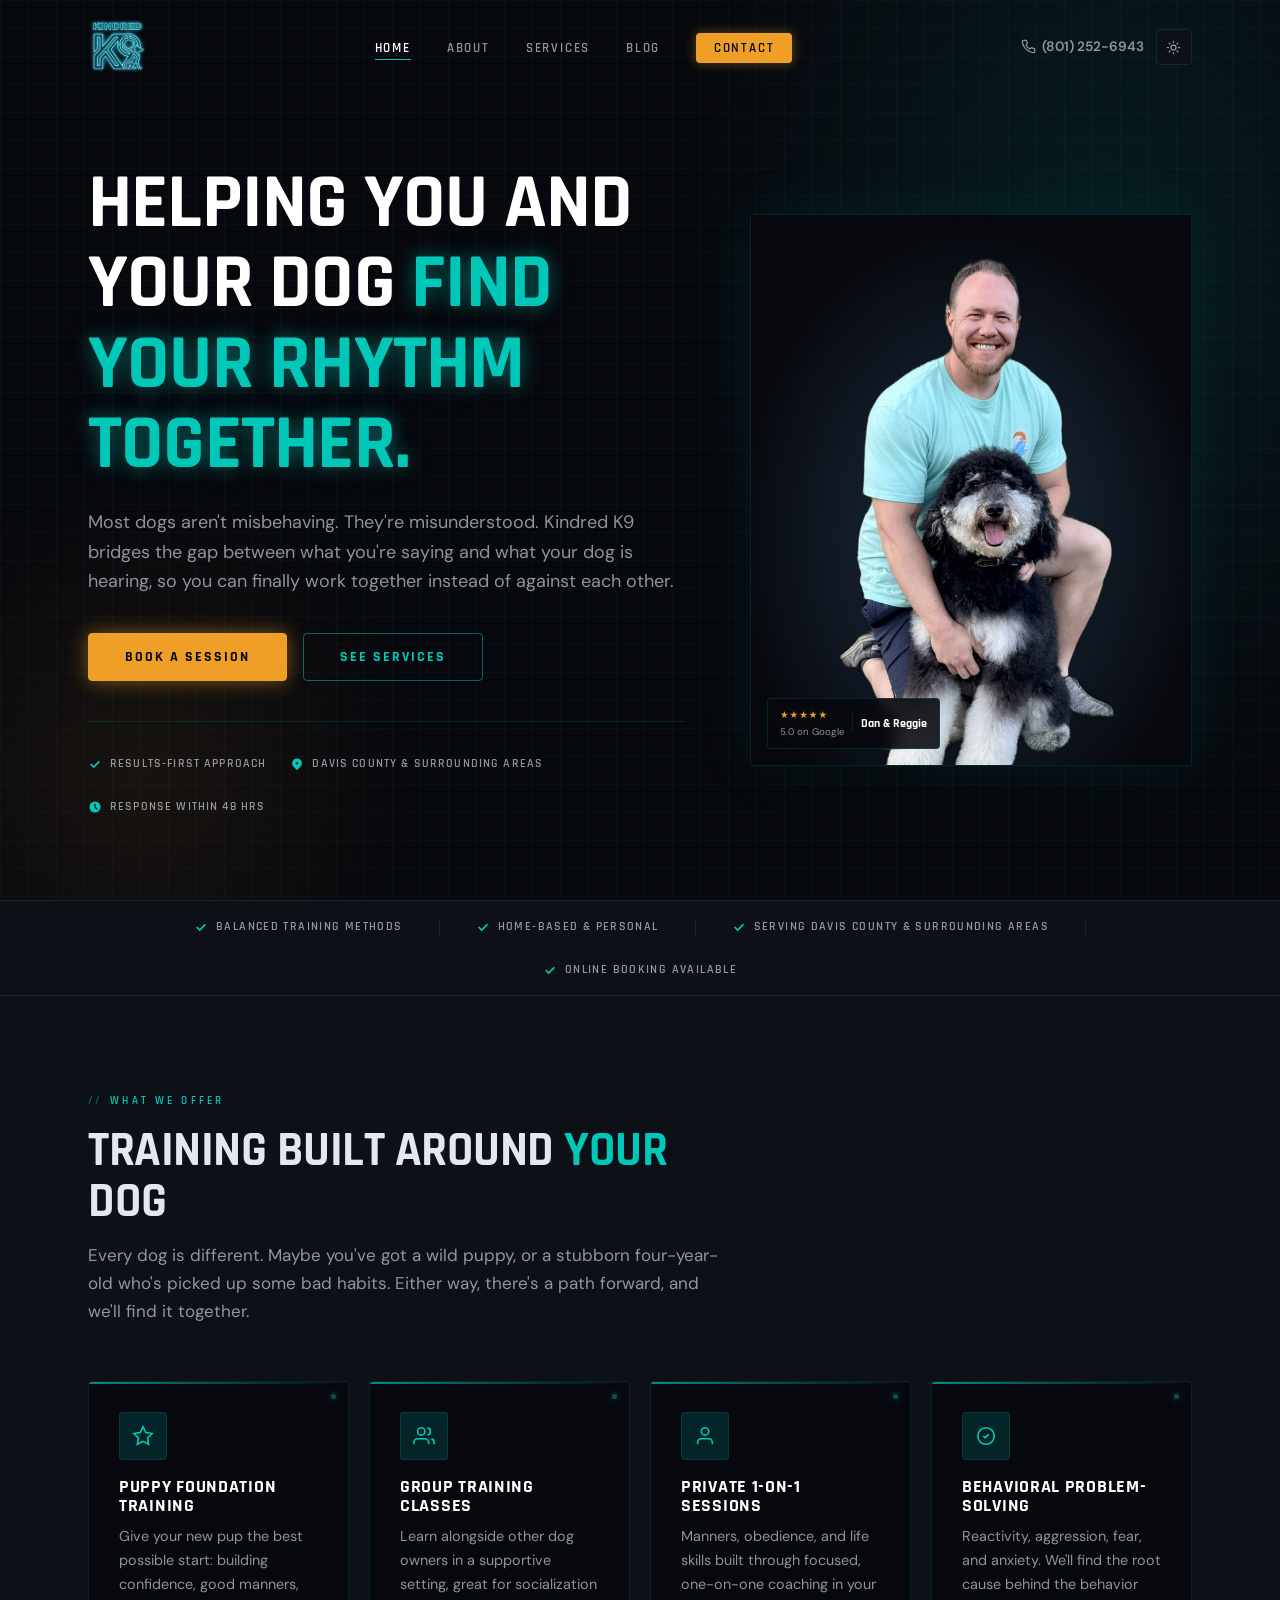
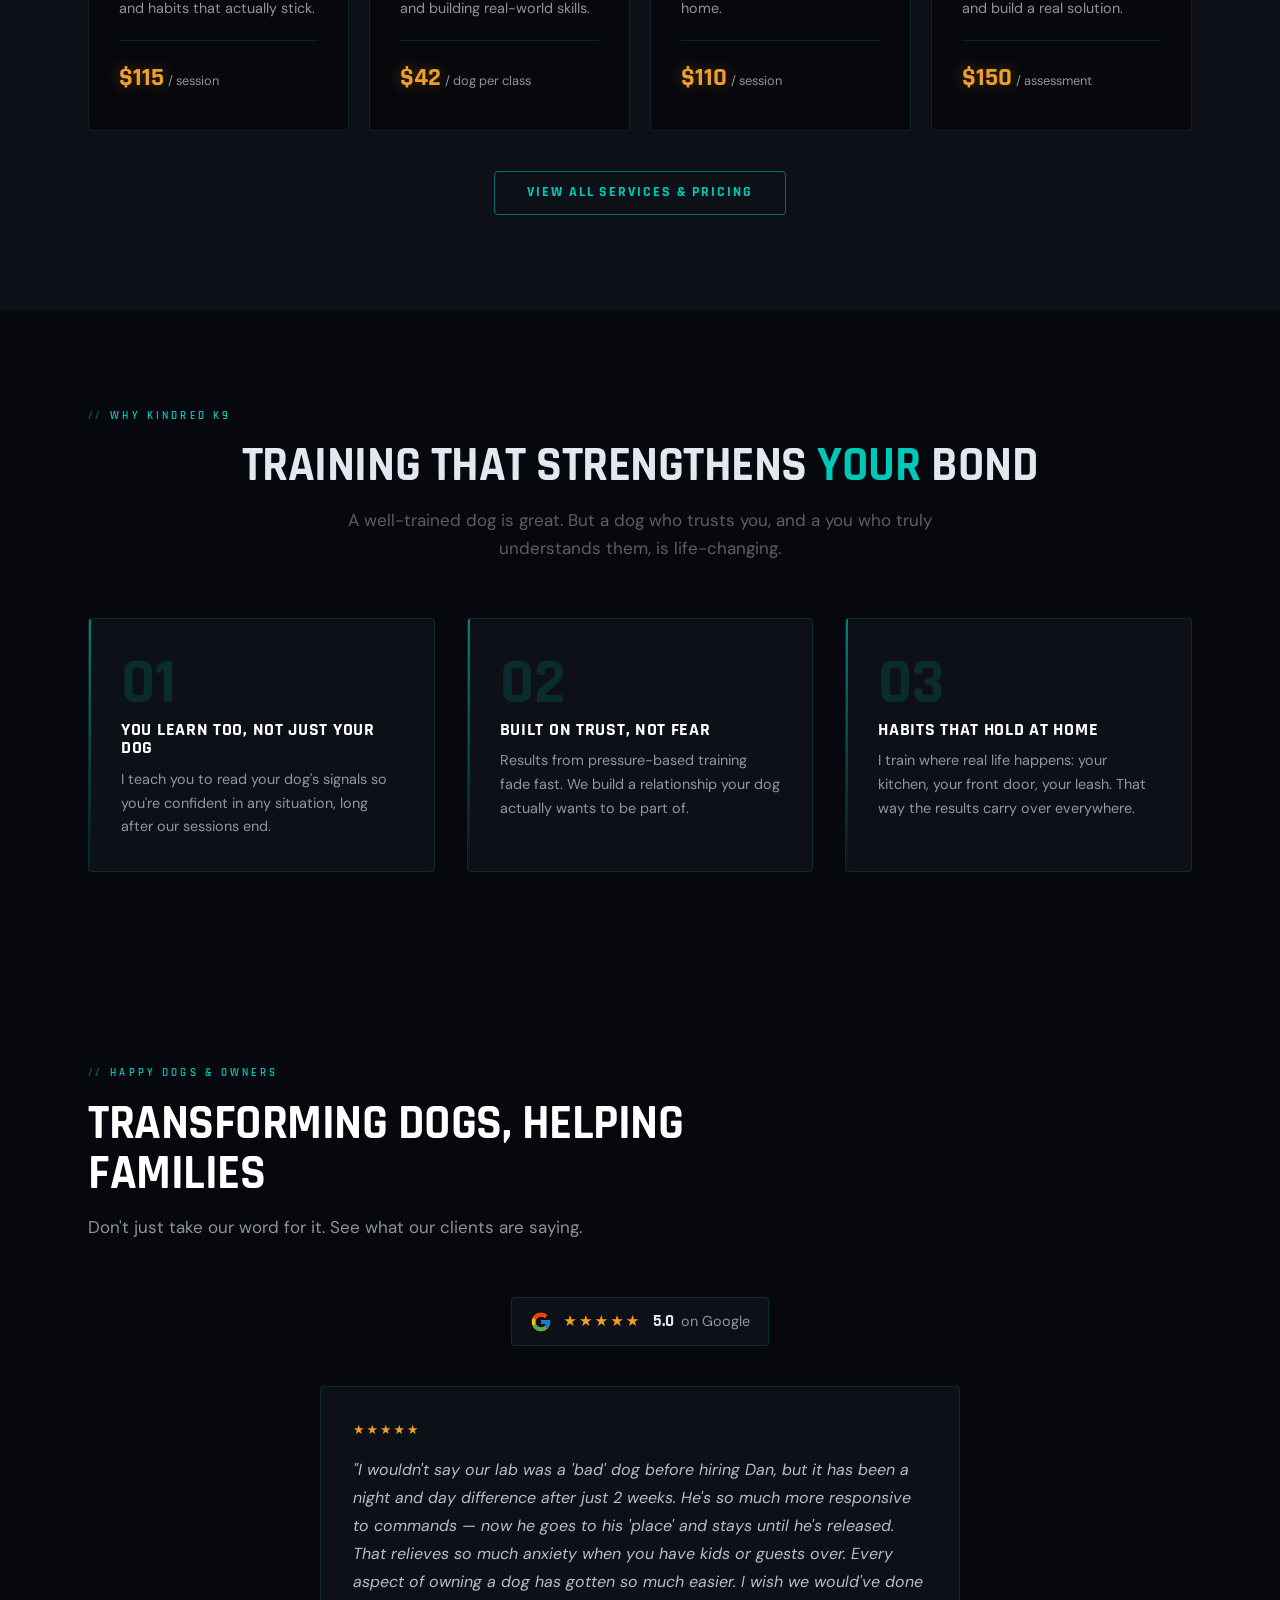
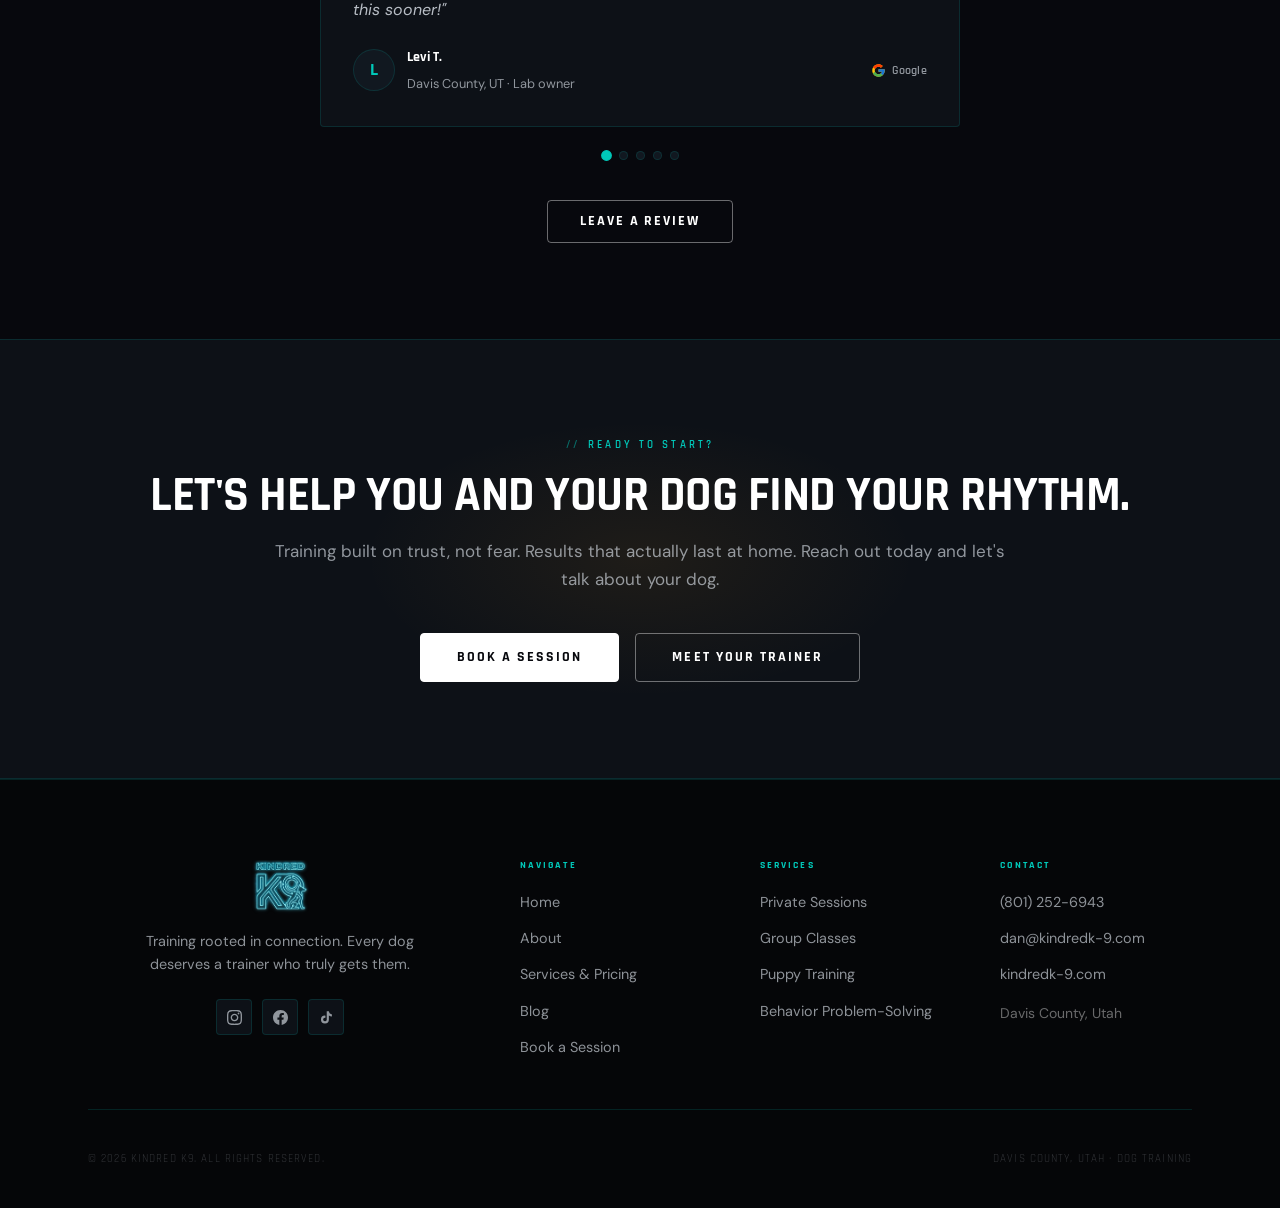
==== index.html @ 377e310d "Update testimonials section heading and subtext Change the review carousel heading to "Transforming " ====
<!DOCTYPE html>
<html lang="en">
<head>
  <meta charset="UTF-8">
  <meta name="viewport" content="width=device-width, initial-scale=1.0">
  <title>Kindred K9 | Dog Training in Davis County, Utah</title>
  <meta name="description" content="Kindred K9 offers warm, relationship-first dog training in Davis County, Utah. Private sessions, group classes, puppy training, and behavioral problem-solving.">
  <meta name="keywords" content="dog trainer Davis County Utah, dog training Davis County, puppy training Utah, private dog training Davis County">
  <meta property="og:title" content="Kindred K9 | Dog Training in Davis County, Utah">
  <meta property="og:description" content="Training rooted in connection. Every dog deserves a trainer who truly gets them.">
  <meta property="og:type" content="website">
  <meta property="og:url" content="https://kindredk-9.com">
  <link rel="canonical" href="https://kindredk-9.com">
  <link rel="icon" href="img/kindred-neon-mark.png?v=2" type="image/png">
  <link rel="apple-touch-icon" href="img/kindred-neon-mark.png?v=2">
  <meta property="og:site_name" content="Kindred K9">
  <meta property="og:image" content="https://kindredk-9.com/img/og-social.jpg">
  <meta name="twitter:card" content="summary_large_image">
  <meta name="twitter:title" content="Kindred K9 | Dog Training in Davis County, Utah">
  <meta name="twitter:description" content="Training rooted in connection. Every dog deserves a trainer who truly gets them.">
  <meta name="twitter:image" content="https://kindredk-9.com/img/og-social.jpg">

  <!-- Google tag (gtag.js) -->
  <script async src="https://www.googletagmanager.com/gtag/js?id=G-ET8DY32BQW"></script>
  <script>
    window.dataLayer = window.dataLayer || [];
    function gtag(){dataLayer.push(arguments);}
    gtag('js', new Date());
    gtag('config', 'G-ET8DY32BQW');
  </script>

  <link rel="preconnect" href="https://fonts.googleapis.com">
  <link rel="preconnect" href="https://fonts.gstatic.com" crossorigin>
  <link href="https://fonts.googleapis.com/css2?family=Rajdhani:wght@400;500;600;700&family=DM+Sans:wght@300;400;500;600&display=swap" rel="stylesheet">
  <link rel="stylesheet" href="css/styles.css?v=3">
  <script src="js/theme.js"></script>
  <script type="application/ld+json">
  {
    "@context": "https://schema.org",
    "@type": "LocalBusiness",
    "@id": "https://kindredk-9.com/#business",
    "name": "Kindred K9",
    "description": "Relationship-first dog training in Davis County, Utah. Private sessions, group classes, puppy foundation training, and behavioral problem-solving.",
    "url": "https://kindredk-9.com",
    "telephone": "+18012526943",
    "image": "https://kindredk-9.com/img/trainer-hero.jpg",
    "logo": {
      "@type": "ImageObject",
      "url": "https://kindredk-9.com/img/kindred-neon-lockup.png?v=2"
    },
    "address": {
      "@type": "PostalAddress",
      "streetAddress": "1606 Hollyhock Circle",
      "addressLocality": "Farmington",
      "addressRegion": "UT",
      "postalCode": "84025",
      "addressCountry": "US"
    },
    "priceRange": "$$",
    "sameAs": [
      "https://g.page/r/CReAidDRQq91EBI",
      "https://instagram.com/kindredk9",
      "https://facebook.com/kindredk9"
    ],
    "founder": {
      "@type": "Person",
      "@id": "https://kindredk-9.com/#dan",
      "name": "Dan"
    },
    "areaServed": [
      {"@type": "City", "name": "Layton"},
      {"@type": "City", "name": "Kaysville"},
      {"@type": "City", "name": "Farmington"},
      {"@type": "City", "name": "Bountiful"},
      {"@type": "City", "name": "Clearfield"},
      {"@type": "City", "name": "Clinton"},
      {"@type": "City", "name": "Syracuse"},
      {"@type": "City", "name": "Centerville"},
      {"@type": "AdministrativeArea", "name": "Davis County, Utah"}
    ],
    "review": [
      {
        "@type": "Review",
        "author": {"@type": "Person", "name": "Levi T."},
        "reviewRating": {"@type": "Rating", "ratingValue": "5", "bestRating": "5"},
        "reviewBody": "I wouldn't say our lab was a 'bad' dog before hiring Dan, but it has been a night and day difference after just 2 weeks. He's so much more responsive to commands — now he goes to his 'place' and stays until he's released. That relieves so much anxiety when you have kids or guests over. Every aspect of owning a dog has gotten so much easier. I wish we would've done this sooner!"
      },
      {
        "@type": "Review",
        "author": {"@type": "Person", "name": "Carolyn T."},
        "reviewRating": {"@type": "Rating", "ratingValue": "5", "bestRating": "5"},
        "reviewBody": "One of my favorite parts of Dan's training style is that he works in your home, in your dog's natural environment. He didn't just learn to listen to Dan — he learned to listen to all of us. Training us was just as important as training our dog. It's set us up to keep improving and maintain the good habits. I highly recommend Dan — I promise you won't regret it!"
      },
      {
        "@type": "Review",
        "author": {"@type": "Person", "name": "James"},
        "reviewRating": {"@type": "Rating", "ratingValue": "5", "bestRating": "5"},
        "reviewBody": "Before working with Dan, our dog would jump on people, steal food off the counter, and had a bad habit of chewing things around the house. Dan took the time to work not only with our dog, but also with us, making sure we understood how to reinforce the training at home. The results have been incredible. Our dog rarely jumps on people anymore, has completely stopped counter surfing, and only chews on his toys. I highly recommend Kindred K9 to anyone looking for a knowledgeable and effective trainer. My only regret is not calling Dan when our dog was a puppy!"
      },
      {
        "@type": "Review",
        "author": {"@type": "Person", "name": "Colton M."},
        "reviewRating": {"@type": "Rating", "ratingValue": "5", "bestRating": "5"},
        "reviewBody": "Awesome trainer that genuinely cares about the dog. Huge improvement in our german shepherd after a week of working with him. Highly recommend!"
      },
      {
        "@type": "Review",
        "author": {"@type": "Person", "name": "Laird D."},
        "reviewRating": {"@type": "Rating", "ratingValue": "5", "bestRating": "5"},
        "reviewBody": "Our standard poodle Moose is 85 pounds of lovable, but he's protective and reactive, and he used to drag my wife and kids down the street on the leash. Dan came to our house, met Moose where he actually lives, and turned things around fast. Moose now walks on a loose leash and heels, has his sit and stay down, and goes to 'place' instead of charging the window every time someone walks by. Dan is gentle, patient, and clearly knows dogs. Can't recommend Kindred K9 enough."
      }
    ],
    "hasOfferCatalog": {
      "@type": "OfferCatalog",
      "name": "Dog Training Services",
      "itemListElement": [
        {
          "@type": "Offer",
          "name": "Private Session – Single",
          "price": "110",
          "priceCurrency": "USD",
          "itemOffered": {
            "@type": "Service",
            "name": "Private 1-on-1 Dog Training Session",
            "description": "In-home dog training session with personalized plan, written recap, and text/email support between sessions."
          }
        },
        {
          "@type": "Offer",
          "name": "Private Sessions – 5-Session Package",
          "price": "510",
          "priceCurrency": "USD",
          "itemOffered": {
            "@type": "Service",
            "name": "Private Dog Training – 5 Sessions",
            "description": "Five in-home private training sessions. $102 per session, a $40 savings vs. the single-session rate."
          }
        },
        {
          "@type": "Offer",
          "name": "Private Sessions – 10-Session Package",
          "price": "950",
          "priceCurrency": "USD",
          "itemOffered": {
            "@type": "Service",
            "name": "Private Dog Training – 10 Sessions",
            "description": "Ten in-home private training sessions. $95 per session, a $150 savings vs. the single-session rate."
          }
        },
        {
          "@type": "Offer",
          "name": "Group Class – Drop-In",
          "price": "42",
          "priceCurrency": "USD",
          "itemOffered": {
            "@type": "Service",
            "name": "Group Dog Training Class – Drop-In",
            "description": "Single drop-in group class. Small class sizes (max 6 dogs) with weekly skill progression."
          }
        },
        {
          "@type": "Offer",
          "name": "Group Class – 6-Week Course",
          "price": "220",
          "priceCurrency": "USD",
          "itemOffered": {
            "@type": "Service",
            "name": "Group Dog Training – 6-Week Course",
            "description": "Full 6-week group training course per dog. $37 per class, a $32 savings vs. the drop-in rate."
          }
        },
        {
          "@type": "Offer",
          "name": "Puppy Foundation – Single Session",
          "price": "115",
          "priceCurrency": "USD",
          "itemOffered": {
            "@type": "Service",
            "name": "Puppy Training Session",
            "description": "Single in-home puppy training session for dogs 8 weeks to 6 months old."
          }
        },
        {
          "@type": "Offer",
          "name": "Puppy Foundation Program – 8 Sessions",
          "price": "599",
          "priceCurrency": "USD",
          "itemOffered": {
            "@type": "Service",
            "name": "Puppy Foundation Training Program",
            "description": "8-session puppy foundation program covering confidence, bite inhibition, leash walking, crate training, and core commands. Save $321 vs. single session rate."
          }
        },
        {
          "@type": "Offer",
          "name": "Behavioral Assessment",
          "price": "150",
          "priceCurrency": "USD",
          "itemOffered": {
            "@type": "Service",
            "name": "Dog Behavioral Assessment",
            "description": "90-minute in-depth behavioral assessment. Required first visit for behavioral problem-solving."
          }
        },
        {
          "@type": "Offer",
          "name": "Behavioral Follow-On Session",
          "price": "135",
          "priceCurrency": "USD",
          "itemOffered": {
            "@type": "Service",
            "name": "Behavioral Problem-Solving Session",
            "description": "Follow-on behavioral modification session addressing aggression, reactivity, separation anxiety, and other challenges."
          }
        },
        {
          "@type": "Offer",
          "name": "Behavioral Modification Package",
          "price": "750",
          "priceCurrency": "USD",
          "itemOffered": {
            "@type": "Service",
            "name": "Behavioral Modification Package – Assessment + 5 Sessions",
            "description": "Complete behavioral package: initial 90-min assessment plus 5 follow-on sessions. Save $75 vs. individual pricing."
          }
        }
      ]
    }
  }
  </script>
</head>
<body class="grid-bg">

  <!-- ── Navigation ─────────────────────────────── -->
  <nav class="site-nav" aria-label="Main navigation">
    <div class="nav-inner">
      <a href="index.html" class="nav-logo" aria-label="Kindred K9 home">
        <img src="img/kindred-neon-lockup.png?v=2" alt="Kindred K9" class="nav-logo-lockup">
        
      </a>
      <ul class="nav-links" role="list">
        <li><a href="index.html">Home</a></li>
        <li><a href="about.html">About</a></li>
        <li><a href="services.html">Services</a></li>
        <li><a href="blog.html">Blog</a></li>
        <li><a href="contact.html" class="nav-cta">Contact</a></li>
      </ul>
      <div class="nav-actions">
        <a href="tel:+18012526943" class="nav-phone-link" aria-label="Call Kindred K9 at (801) 252-6943">
          <svg viewBox="0 0 24 24" fill="none" stroke="currentColor" stroke-width="2" aria-hidden="true"><path d="M22 16.92v3a2 2 0 01-2.18 2 19.79 19.79 0 01-8.63-3.07 19.5 19.5 0 01-6-6 19.79 19.79 0 01-3.07-8.67A2 2 0 014.11 2h3a2 2 0 012 1.72c.127.96.361 1.903.7 2.81a2 2 0 01-.45 2.11L8.09 9.91a16 16 0 006 6l1.27-1.27a2 2 0 012.11-.45c.907.339 1.85.573 2.81.7A2 2 0 0122 16.92z"/></svg>
          (801) 252-6943
        </a>
        <button class="theme-toggle" aria-label="Switch to light mode">
          <svg class="icon-sun" xmlns="http://www.w3.org/2000/svg" viewBox="0 0 24 24" fill="none" stroke="currentColor" stroke-width="2" stroke-linecap="round" stroke-linejoin="round" aria-hidden="true">
            <circle cx="12" cy="12" r="4"/>
            <path d="M12 2v2M12 20v2M4.93 4.93l1.41 1.41M17.66 17.66l1.41 1.41M2 12h2M20 12h2M6.34 17.66l-1.41 1.41M19.07 4.93l-1.41 1.41"/>
          </svg>
          <svg class="icon-moon" xmlns="http://www.w3.org/2000/svg" viewBox="0 0 24 24" fill="none" stroke="currentColor" stroke-width="2" stroke-linecap="round" stroke-linejoin="round" aria-hidden="true">
            <path d="M21 12.79A9 9 0 1 1 11.21 3 7 7 0 0 0 21 12.79z"/>
          </svg>
        </button>
        <button class="nav-toggle" aria-label="Open menu" aria-expanded="false">
          <span></span><span></span><span></span>
        </button>
      </div>
    </div>
  </nav>

  <!-- ── Mobile Overlay ─────────────────────────── -->
  <div class="nav-overlay" role="dialog" aria-modal="true" aria-label="Navigation menu">
    <div class="nav-overlay-top">
      <a href="index.html" class="nav-logo">
        <img src="img/kindred-neon-lockup.png?v=2" alt="Kindred K9" class="nav-logo-lockup">
        
      </a>
      <button class="nav-overlay-close" aria-label="Close menu">&#x2715;</button>
    </div>
    <nav class="nav-overlay-links" aria-label="Mobile navigation">
      <a href="index.html">Home</a>
      <a href="about.html">About</a>
      <a href="services.html">Services</a>
      <a href="blog.html">Blog</a>
    </nav>
    <div class="nav-overlay-cta">
      <a href="tel:+18012526943" class="btn btn-primary btn-lg" style="width:100%;justify-content:center;margin-bottom:0.75rem">Call (801) 252-6943</a>
      <a href="contact.html" class="btn btn-secondary btn-lg" style="width:100%;justify-content:center">Contact</a>
    </div>
    <div class="nav-overlay-extra">
      <div class="nav-overlay-rating">
        <span class="nav-overlay-stars" aria-hidden="true">★★★★★</span>
        <span>5.0 on Google</span>
      </div>
      <div class="nav-overlay-social">
        <a href="https://instagram.com/kindredk9" target="_blank" rel="noopener" aria-label="Instagram">
          <svg viewBox="0 0 24 24" fill="currentColor" aria-hidden="true"><path d="M12 2.163c3.204 0 3.584.012 4.85.07 3.252.148 4.771 1.691 4.919 4.919.058 1.265.069 1.645.069 4.849 0 3.205-.012 3.584-.069 4.849-.149 3.225-1.664 4.771-4.919 4.919-1.266.058-1.644.07-4.85.07-3.204 0-3.584-.012-4.849-.07-3.26-.149-4.771-1.699-4.919-4.92-.058-1.265-.07-1.644-.07-4.849 0-3.204.013-3.583.07-4.849.149-3.227 1.664-4.771 4.919-4.919 1.266-.057 1.645-.069 4.849-.069zm0-2.163c-3.259 0-3.667.014-4.947.072-4.358.2-6.78 2.618-6.98 6.98-.059 1.281-.073 1.689-.073 4.948 0 3.259.014 3.668.072 4.948.2 4.358 2.618 6.78 6.98 6.98 1.281.058 1.689.072 4.948.072 3.259 0 3.668-.014 4.948-.072 4.354-.2 6.782-2.618 6.979-6.98.059-1.28.073-1.689.073-4.948 0-3.259-.014-3.667-.072-4.947-.196-4.354-2.617-6.78-6.979-6.98-1.281-.059-1.69-.073-4.949-.073zm0 5.838c-3.403 0-6.162 2.759-6.162 6.162s2.759 6.163 6.162 6.163 6.162-2.759 6.162-6.163c0-3.403-2.759-6.162-6.162-6.162zm0 10.162c-2.209 0-4-1.79-4-4 0-2.209 1.791-4 4-4s4 1.791 4 4c0 2.21-1.791 4-4 4zm6.406-11.845c-.796 0-1.441.645-1.441 1.44s.645 1.44 1.441 1.44c.795 0 1.439-.645 1.439-1.44s-.644-1.44-1.439-1.44z"/></svg>
        </a>
        <a href="https://facebook.com/kindredk9" target="_blank" rel="noopener" aria-label="Facebook">
          <svg viewBox="0 0 24 24" fill="currentColor" aria-hidden="true"><path d="M24 12.073c0-6.627-5.373-12-12-12s-12 5.373-12 12c0 5.99 4.388 10.954 10.125 11.854v-8.385H7.078v-3.47h3.047V9.43c0-3.007 1.792-4.669 4.533-4.669 1.312 0 2.686.235 2.686.235v2.953H15.83c-1.491 0-1.956.925-1.956 1.874v2.25h3.328l-.532 3.47h-2.796v8.385C19.612 23.027 24 18.062 24 12.073z"/></svg>
        </a>
        <a href="https://tiktok.com/@kindredk9" target="_blank" rel="noopener" aria-label="TikTok">
          <svg viewBox="0 0 24 24" fill="currentColor" aria-hidden="true"><path d="M19.59 6.69a4.83 4.83 0 01-3.77-4.25V2h-3.45v13.67a2.89 2.89 0 01-2.88 2.5 2.89 2.89 0 01-2.89-2.89 2.89 2.89 0 012.89-2.89c.28 0 .54.04.79.1V9.01a6.33 6.33 0 00-.79-.05 6.34 6.34 0 00-6.34 6.34 6.34 6.34 0 006.34 6.34 6.34 6.34 0 006.33-6.34V8.69a8.27 8.27 0 004.84 1.56V6.79a4.85 4.85 0 01-1.07-.1z"/></svg>
        </a>
      </div>
      <p class="nav-overlay-area">Serving Davis County &amp; surrounding areas</p>
    </div>
  </div>

  <main>

    <!-- ── Hero ───────────────────────────────────── -->
    <section class="hero" aria-label="Welcome to Kindred K9">
      <div class="hero-inner">

        <div class="hero-content">


          <h1>Helping you and your dog <em>find your rhythm together.</em></h1>

          <p class="hero-desc">
            Most dogs aren't misbehaving. They're misunderstood. Kindred K9 bridges the
            gap between what you're saying and what your dog is hearing, so you can finally
            work together instead of against each other.
          </p>

          <div class="btn-group">
            <a href="contact.html" class="btn btn-primary btn-lg">Book a Session</a>
            <a href="services.html" class="btn btn-secondary btn-lg">See Services</a>
          </div>

          <div class="hero-trust">
            <span class="hero-trust-item">
              <svg viewBox="0 0 16 16" fill="none" stroke="currentColor" stroke-width="2" aria-hidden="true"><path d="M3 8l3.5 3.5L13 5"/></svg>
              Results-first approach
            </span>
            <span class="hero-trust-item">
              <svg viewBox="0 0 20 20" fill="currentColor" aria-hidden="true"><path fill-rule="evenodd" d="M5.05 4.05a7 7 0 119.9 9.9L10 18.9l-4.95-4.95a7 7 0 010-9.9zM10 11a2 2 0 100-4 2 2 0 000 4z" clip-rule="evenodd"/></svg>
              Davis County &amp; surrounding areas
            </span>
            <span class="hero-trust-item">
              <svg viewBox="0 0 20 20" fill="currentColor" aria-hidden="true"><path fill-rule="evenodd" d="M10 18a8 8 0 100-16 8 8 0 000 16zm1-12a1 1 0 10-2 0v4a1 1 0 00.293.707l2.828 2.829a1 1 0 101.415-1.415L11 9.586V6z" clip-rule="evenodd"/></svg>
              Response within 48 hrs
            </span>
          </div>
        </div>

        <div class="hero-visual" aria-hidden="true">
          <div class="hero-blob"></div>
          <div class="hero-image">
            <div class="corner corner-tl"></div>
            <div class="corner corner-tr"></div>
            <div class="corner corner-bl"></div>
            <div class="corner corner-br"></div>
            <img src="img/trainer-hero.jpg" alt="" class="hero-photo is-active" id="hero-photo-a">
            <img src="" alt="" class="hero-photo" id="hero-photo-b">
            <div class="hero-image-label">
              <div>
                <div class="label-stars">★★★★★</div>
                <div style="font-size:0.6rem;color:var(--text-muted);margin-top:2px;white-space:nowrap;">5.0 on Google</div>
              </div>
              <div class="label-divider"></div>
              <div>
                <p class="label-name" id="hero-caption">Dan &amp; Reggie</p>
              </div>
            </div>
          </div>
        </div>

      </div>
    </section>

    <!-- ── Trust Bar ───────────────────────────────── -->
    <div class="trust-bar" aria-label="Key facts">
      <div class="container">
        <div class="trust-bar-inner">
          <span class="trust-item">
            <svg viewBox="0 0 16 16" fill="none" stroke="currentColor" stroke-width="2" aria-hidden="true"><path d="M3 8l3.5 3.5L13 5"/></svg>
            Balanced training methods
          </span>
          <span class="trust-sep" aria-hidden="true"></span>
          <span class="trust-item">
            <svg viewBox="0 0 16 16" fill="none" stroke="currentColor" stroke-width="2" aria-hidden="true"><path d="M3 8l3.5 3.5L13 5"/></svg>
            Home-based &amp; personal
          </span>
          <span class="trust-sep" aria-hidden="true"></span>
          <span class="trust-item">
            <svg viewBox="0 0 16 16" fill="none" stroke="currentColor" stroke-width="2" aria-hidden="true"><path d="M3 8l3.5 3.5L13 5"/></svg>
            Serving Davis County &amp; surrounding areas
          </span>
          <span class="trust-sep" aria-hidden="true"></span>
          <span class="trust-item">
            <svg viewBox="0 0 16 16" fill="none" stroke="currentColor" stroke-width="2" aria-hidden="true"><path d="M3 8l3.5 3.5L13 5"/></svg>
            Online booking available
          </span>
        </div>
      </div>
    </div>

    <!-- ── Services Overview ──────────────────────── -->
    <section class="section section--tinted" aria-labelledby="services-heading">
      <div class="container">
        <div class="section-header" data-animate>
          <span class="eyebrow">What We Offer</span>
          <h2 id="services-heading">Training built around <em>your</em> dog</h2>
          <p>
            Every dog is different. Maybe you've got a wild puppy, or a stubborn four-year-old
            who's picked up some bad habits. Either way, there's a path forward, and we'll find it together.
          </p>
        </div>

        <div class="services-grid">
          <a href="services.html#puppy" class="service-card" data-animate data-delay="1">
            <div class="service-icon">
              <svg viewBox="0 0 24 24" fill="none" stroke="currentColor" stroke-width="1.75" aria-hidden="true">
                <path d="M12 2l3.09 6.26L22 9.27l-5 4.87 1.18 6.88L12 17.77l-6.18 3.25L7 14.14 2 9.27l6.91-1.01z"/>
              </svg>
            </div>
            <h3>Puppy Foundation Training</h3>
            <p>Give your new pup the best possible start: building confidence, good manners, and habits that actually stick.</p>
            <div class="service-price">
              <span class="amount">$115</span>
              <span class="label">/ session</span>
            </div>
          </a>

          <a href="services.html#group" class="service-card" data-animate data-delay="2">
            <div class="service-icon">
              <svg viewBox="0 0 24 24" fill="none" stroke="currentColor" stroke-width="1.75" aria-hidden="true">
                <path d="M17 21v-2a4 4 0 00-4-4H5a4 4 0 00-4 4v2"/><circle cx="9" cy="7" r="4"/>
                <path d="M23 21v-2a4 4 0 00-3-3.87M16 3.13a4 4 0 010 7.75"/>
              </svg>
            </div>
            <h3>Group Training Classes</h3>
            <p>Learn alongside other dog owners in a supportive setting, great for socialization and building real-world skills.</p>
            <div class="service-price">
              <span class="amount">$42</span>
              <span class="label">/ dog per class</span>
            </div>
          </a>

          <a href="services.html#private" class="service-card" data-animate data-delay="3">
            <div class="service-icon">
              <svg viewBox="0 0 24 24" fill="none" stroke="currentColor" stroke-width="1.75" aria-hidden="true">
                <path d="M20 21v-2a4 4 0 00-4-4H8a4 4 0 00-4 4v2"/><circle cx="12" cy="7" r="4"/>
              </svg>
            </div>
            <h3>Private 1-on-1 Sessions</h3>
            <p>Manners, obedience, and life skills built through focused, one-on-one coaching in your home.</p>
            <div class="service-price">
              <span class="amount">$110</span>
              <span class="label">/ session</span>
            </div>
          </a>

          <a href="services.html#behavior" class="service-card" data-animate data-delay="4">
            <div class="service-icon">
              <svg viewBox="0 0 24 24" fill="none" stroke="currentColor" stroke-width="1.75" aria-hidden="true">
                <path d="M9 12l2 2 4-4m6 2a9 9 0 11-18 0 9 9 0 0118 0z"/>
              </svg>
            </div>
            <h3>Behavioral Problem-Solving</h3>
            <p>Reactivity, aggression, fear, and anxiety. We'll find the root cause behind the behavior and build a real solution.</p>
            <div class="service-price">
              <span class="amount">$150</span>
              <span class="label">/ assessment</span>
            </div>
          </a>
        </div>

        <div style="margin-top:2.5rem; text-align:center;" data-animate>
          <a href="services.html" class="btn btn-secondary">View All Services &amp; Pricing</a>
        </div>
      </div>
    </section>

    <!-- ── Why Kindred K9 ─────────────────────────── -->
    <section class="section" aria-labelledby="why-heading">
      <div class="container">
        <div class="section-header text-center" style="max-width:none; margin-bottom:3.5rem" data-animate>
          <span class="eyebrow">Why Kindred K9</span>
          <h2 id="why-heading">Training that strengthens <em>your</em> bond</h2>
          <p style="max-width:52ch; margin:0.75rem auto 0; color:#5e5e5b">
            A well-trained dog is great. But a dog who trusts you, and a you who truly understands them, is life-changing.
          </p>
        </div>

        <div class="why-grid">
          <div class="why-item" data-animate data-delay="1">
            <div class="why-number">01</div>
            <h3>You learn too, not just your dog</h3>
            <p>I teach you to read your dog's signals so you're confident in any situation, long after our sessions end.</p>
          </div>
          <div class="why-item" data-animate data-delay="2">
            <div class="why-number">02</div>
            <h3>Built on trust, not fear</h3>
            <p>Results from pressure-based training fade fast. We build a relationship your dog actually wants to be part of.</p>
          </div>
          <div class="why-item" data-animate data-delay="3">
            <div class="why-number">03</div>
            <h3>Habits that hold at home</h3>
            <p>I train where real life happens: your kitchen, your front door, your leash. That way the results carry over everywhere.</p>
          </div>
        </div>
      </div>
    </section>

    <!-- ── Testimonials ───────────────────────────── -->
    <section class="section section--dark" aria-labelledby="testimonials-heading">
      <div class="container">
        <div class="section-header section-header--light" data-animate>
          <span class="eyebrow eyebrow--light">Happy Dogs &amp; Owners</span>
          <h2 id="testimonials-heading">Transforming dogs, helping families</h2>
          <p>Don't just take our word for it. See what our clients are saying.</p>
        </div>

        <!-- Google "G" mark — defined once, reused via <use> in the badge and cards below -->
        <svg width="0" height="0" style="position:absolute" aria-hidden="true" focusable="false">
          <symbol id="google-g" viewBox="0 0 48 48">
            <path fill="#FFC107" d="M43.611 20.083H42V20H24v8h11.303c-1.649 4.657-6.08 8-11.303 8-6.627 0-12-5.373-12-12s5.373-12 12-12c3.059 0 5.842 1.154 7.961 3.039l5.657-5.657C34.046 6.053 29.268 4 24 4 12.955 4 4 12.955 4 24s8.955 20 20 20 20-8.955 20-20c0-1.341-.138-2.65-.389-3.917z"/>
            <path fill="#FF3D00" d="m6.306 14.691 6.571 4.819C14.655 15.108 18.961 12 24 12c3.059 0 5.842 1.154 7.961 3.039l5.657-5.657C34.046 6.053 29.268 4 24 4 16.318 4 9.656 8.337 6.306 14.691z"/>
            <path fill="#4CAF50" d="M24 44c5.166 0 9.86-1.977 13.409-5.192l-6.19-5.238A11.91 11.91 0 0 1 24 36c-5.202 0-9.619-3.317-11.283-7.946l-6.522 5.025C9.505 39.556 16.227 44 24 44z"/>
            <path fill="#1976D2" d="M43.611 20.083H42V20H24v8h11.303a12.04 12.04 0 0 1-4.087 5.571l.003-.002 6.19 5.238C36.971 39.205 44 34 44 24c0-1.341-.138-2.65-.389-3.917z"/>
          </symbol>
        </svg>

        <div class="reviews-badge-wrap" data-animate>
          <a href="https://g.page/r/CReAidDRQq91EBI" target="_blank" rel="noopener"
             class="reviews-badge" aria-label="Rated 5.0 out of 5 on Google. Read all reviews.">
            <svg class="reviews-badge__logo" aria-hidden="true" focusable="false"><use href="#google-g"></use></svg>
            <span class="reviews-badge__stars" aria-hidden="true">★★★★★</span>
            <span class="reviews-badge__label"><strong>5.0</strong> on Google</span>
          </a>
        </div>

        <!--
          To feature a new review: copy one .testimonial-card block below, then update the
          avatar letter, blockquote, name, and meta. Also add a matching .testimonial-dot
          button in .testimonial-dots below (update its aria-label index) so the count of
          dots matches the count of cards. Only use reviews actually posted on the Google
          profile so the "5.0 on Google" badge above stays truthful.
        -->
        <div class="testimonials-grid" data-animate>
          <div class="testimonial-card is-active">
            <div class="testimonial-stars">★★★★★</div>
            <blockquote>
              "I wouldn't say our lab was a 'bad' dog before hiring Dan, but it has been a night
              and day difference after just 2 weeks. He's so much more responsive to commands —
              now he goes to his 'place' and stays until he's released. That relieves so much
              anxiety when you have kids or guests over. Every aspect of owning a dog has gotten
              so much easier. I wish we would've done this sooner!"
            </blockquote>
            <div class="testimonial-author">
              <div class="testimonial-avatar" aria-hidden="true">L</div>
              <div>
                <p class="testimonial-name">Levi T.</p>
                <p class="testimonial-meta">Davis County, UT · Lab owner</p>
              </div>
              <span class="testimonial-source" aria-label="Posted on Google">
                <svg class="testimonial-source__logo" aria-hidden="true" focusable="false"><use href="#google-g"></use></svg>
                Google
              </span>
            </div>
          </div>

          <div class="testimonial-card">
            <div class="testimonial-stars">★★★★★</div>
            <blockquote>
              "One of my favorite parts of Dan's training style is that he works in your home,
              in your dog's natural environment. He didn't just learn to listen to Dan — he learned
              to listen to all of us. Training us was just as important as training our dog. It's
              set us up to keep improving and maintain the good habits. I highly recommend Dan —
              I promise you won't regret it!"
            </blockquote>
            <div class="testimonial-author">
              <div class="testimonial-avatar" aria-hidden="true">C</div>
              <div>
                <p class="testimonial-name">Carolyn T.</p>
                <p class="testimonial-meta">Davis County, UT · German Shepherd owner</p>
              </div>
              <span class="testimonial-source" aria-label="Posted on Google">
                <svg class="testimonial-source__logo" aria-hidden="true" focusable="false"><use href="#google-g"></use></svg>
                Google
              </span>
            </div>
          </div>

          <div class="testimonial-card">
            <div class="testimonial-stars">★★★★★</div>
            <blockquote>
              "Before working with Dan, our dog would jump on people, steal food off the counter,
              and had a bad habit of chewing things around the house. Dan took the time to work not
              only with our dog, but also with us, making sure we understood how to reinforce the
              training at home. The results have been incredible. Our dog rarely jumps on people
              anymore, has completely stopped counter surfing, and only chews on his toys. I highly
              recommend Kindred K9 to anyone looking for a knowledgeable and effective trainer. My
              only regret is not calling Dan when our dog was a puppy!"
            </blockquote>
            <div class="testimonial-author">
              <div class="testimonial-avatar" aria-hidden="true">J</div>
              <div>
                <p class="testimonial-name">James</p>
                <p class="testimonial-meta">Weber County, UT · Doberman owner</p>
              </div>
              <span class="testimonial-source" aria-label="Posted on Google">
                <svg class="testimonial-source__logo" aria-hidden="true" focusable="false"><use href="#google-g"></use></svg>
                Google
              </span>
            </div>
          </div>

          <div class="testimonial-card">
            <div class="testimonial-stars">★★★★★</div>
            <blockquote>
              "Awesome trainer that genuinely cares about the dog. Huge improvement in our german
              shepherd after a week of working with him. Highly recommend!"
            </blockquote>
            <div class="testimonial-author">
              <div class="testimonial-avatar" aria-hidden="true">C</div>
              <div>
                <p class="testimonial-name">Colton M.</p>
                <p class="testimonial-meta">Davis County, UT · German Shepherd owner</p>
              </div>
              <span class="testimonial-source" aria-label="Posted on Google">
                <svg class="testimonial-source__logo" aria-hidden="true" focusable="false"><use href="#google-g"></use></svg>
                Google
              </span>
            </div>
          </div>

          <div class="testimonial-card">
            <div class="testimonial-stars">★★★★★</div>
            <blockquote>
              "Our standard poodle Moose is 85 pounds of lovable, but he's protective and reactive,
              and he used to drag my wife and kids down the street on the leash. Dan came to our
              house, met Moose where he actually lives, and turned things around fast. Moose now
              walks on a loose leash and heels, has his sit and stay down, and goes to 'place'
              instead of charging the window every time someone walks by. Dan is gentle, patient,
              and clearly knows dogs. Can't recommend Kindred K9 enough."
            </blockquote>
            <div class="testimonial-author">
              <div class="testimonial-avatar" aria-hidden="true">L</div>
              <div>
                <p class="testimonial-name">Laird D.</p>
                <p class="testimonial-meta">Weber County, UT · Standard Poodle owner</p>
              </div>
              <span class="testimonial-source" aria-label="Posted on Google">
                <svg class="testimonial-source__logo" aria-hidden="true" focusable="false"><use href="#google-g"></use></svg>
                Google
              </span>
            </div>
          </div>
        </div>

        <div class="testimonial-dots" role="tablist" aria-label="Select testimonial">
          <button type="button" class="testimonial-dot is-active" role="tab" aria-selected="true" aria-label="Show testimonial 1"></button>
          <button type="button" class="testimonial-dot" role="tab" aria-selected="false" aria-label="Show testimonial 2"></button>
          <button type="button" class="testimonial-dot" role="tab" aria-selected="false" aria-label="Show testimonial 3"></button>
          <button type="button" class="testimonial-dot" role="tab" aria-selected="false" aria-label="Show testimonial 4"></button>
          <button type="button" class="testimonial-dot" role="tab" aria-selected="false" aria-label="Show testimonial 5"></button>
        </div>

        <div class="reviews-cta" data-animate>
          <a href="https://g.page/r/CReAidDRQq91EBI/review" target="_blank" rel="noopener" class="btn btn-outline-white">Leave a Review</a>
        </div>
      </div>
    </section>

    <!-- ── CTA Banner ─────────────────────────────── -->
    <section class="cta-banner" aria-labelledby="cta-heading">
      <div class="container">
        <span class="eyebrow eyebrow--light" data-animate>Ready to start?</span>
        <h2 id="cta-heading" data-animate>Let's help you and your dog find your rhythm.</h2>
        <p data-animate>
          Training built on trust, not fear. Results that actually last at home.
          Reach out today and let's talk about your dog.
        </p>
        <div class="btn-group" style="justify-content:center" data-animate>
          <a href="contact.html" class="btn btn-white btn-lg">Book a Session</a>
          <a href="about.html"   class="btn btn-outline-white btn-lg">Meet Your Trainer</a>
        </div>
      </div>
    </section>

  </main>

  <!-- ── Footer ─────────────────────────────────── -->
  <footer class="site-footer">
    <div class="container">
      <div class="footer-grid">
        <div class="footer-brand">
          <a href="index.html" class="nav-logo">
            <img src="img/kindred-neon-lockup.png?v=2" alt="Kindred K9" class="nav-logo-lockup">
        
          </a>
          <p>Training rooted in connection. Every dog deserves a trainer who truly gets them.</p>
          <div class="footer-social">
            <a href="https://instagram.com/kindredk9" target="_blank" rel="noopener" aria-label="Instagram">
              <svg viewBox="0 0 24 24" fill="currentColor" aria-hidden="true"><path d="M12 2.163c3.204 0 3.584.012 4.85.07 3.252.148 4.771 1.691 4.919 4.919.058 1.265.069 1.645.069 4.849 0 3.205-.012 3.584-.069 4.849-.149 3.225-1.664 4.771-4.919 4.919-1.266.058-1.644.07-4.85.07-3.204 0-3.584-.012-4.849-.07-3.26-.149-4.771-1.699-4.919-4.92-.058-1.265-.07-1.644-.07-4.849 0-3.204.013-3.583.07-4.849.149-3.227 1.664-4.771 4.919-4.919 1.266-.057 1.645-.069 4.849-.069zm0-2.163c-3.259 0-3.667.014-4.947.072-4.358.2-6.78 2.618-6.98 6.98-.059 1.281-.073 1.689-.073 4.948 0 3.259.014 3.668.072 4.948.2 4.358 2.618 6.78 6.98 6.98 1.281.058 1.689.072 4.948.072 3.259 0 3.668-.014 4.948-.072 4.354-.2 6.782-2.618 6.979-6.98.059-1.28.073-1.689.073-4.948 0-3.259-.014-3.667-.072-4.947-.196-4.354-2.617-6.78-6.979-6.98-1.281-.059-1.69-.073-4.949-.073zm0 5.838c-3.403 0-6.162 2.759-6.162 6.162s2.759 6.163 6.162 6.163 6.162-2.759 6.162-6.163c0-3.403-2.759-6.162-6.162-6.162zm0 10.162c-2.209 0-4-1.79-4-4 0-2.209 1.791-4 4-4s4 1.791 4 4c0 2.21-1.791 4-4 4zm6.406-11.845c-.796 0-1.441.645-1.441 1.44s.645 1.44 1.441 1.44c.795 0 1.439-.645 1.439-1.44s-.644-1.44-1.439-1.44z"/></svg>
            </a>
            <a href="https://facebook.com/kindredk9" target="_blank" rel="noopener" aria-label="Facebook">
              <svg viewBox="0 0 24 24" fill="currentColor" aria-hidden="true"><path d="M24 12.073c0-6.627-5.373-12-12-12s-12 5.373-12 12c0 5.99 4.388 10.954 10.125 11.854v-8.385H7.078v-3.47h3.047V9.43c0-3.007 1.792-4.669 4.533-4.669 1.312 0 2.686.235 2.686.235v2.953H15.83c-1.491 0-1.956.925-1.956 1.874v2.25h3.328l-.532 3.47h-2.796v8.385C19.612 23.027 24 18.062 24 12.073z"/></svg>
            </a>
            <a href="https://tiktok.com/@kindredk9" target="_blank" rel="noopener" aria-label="TikTok">
              <svg viewBox="0 0 24 24" fill="currentColor" aria-hidden="true"><path d="M19.59 6.69a4.83 4.83 0 01-3.77-4.25V2h-3.45v13.67a2.89 2.89 0 01-2.88 2.5 2.89 2.89 0 01-2.89-2.89 2.89 2.89 0 012.89-2.89c.28 0 .54.04.79.1V9.01a6.33 6.33 0 00-.79-.05 6.34 6.34 0 00-6.34 6.34 6.34 6.34 0 006.34 6.34 6.34 6.34 0 006.33-6.34V8.69a8.27 8.27 0 004.84 1.56V6.79a4.85 4.85 0 01-1.07-.1z"/></svg>
            </a>
          </div>
        </div>

        <div class="footer-col">
          <h4>Navigate</h4>
          <ul>
            <li><a href="index.html">Home</a></li>
            <li><a href="about.html">About</a></li>
            <li><a href="services.html">Services &amp; Pricing</a></li>
            <li><a href="blog.html">Blog</a></li>
            <li><a href="contact.html">Book a Session</a></li>
          </ul>
        </div>

        <div class="footer-col">
          <h4>Services</h4>
          <ul>
            <li><a href="services.html">Private Sessions</a></li>
            <li><a href="services.html">Group Classes</a></li>
            <li><a href="services.html">Puppy Training</a></li>
            <li><a href="services.html">Behavior Problem-Solving</a></li>
          </ul>
        </div>

        <div class="footer-col">
          <h4>Contact</h4>
          <ul>
            <li><a href="tel:+18012526943">(801) 252-6943</a></li>
            <li><a href="mailto:dan@kindredk-9.com">dan@kindredk-9.com</a></li>
            <li><a href="contact.html">kindredk-9.com</a></li>
            <li style="color:rgba(255,255,255,0.4); font-size:0.875rem; padding-top:0.25rem">Davis County, Utah</li>
          </ul>
        </div>
      </div>

      <div class="footer-bottom">
        <p>&copy; 2026 Kindred K9. All rights reserved.</p>
        <p>Davis County, Utah · Dog Training</p>
      </div>
    </div>
  </footer>

  <script src="js/main.js"></script>
</body>
</html>
---- css/styles.css ----
/* ===================================================
   KINDRED K9 — styles.css (Cyberpunk Redesign)
   =================================================== */

/* =====================
   CUSTOM PROPERTIES
===================== */
:root {
  --cyan:       #00C8B9;
  --cyan-dim:   rgba(0,200,185,0.15);
  --cyan-glow:  0 0 20px rgba(0,200,185,0.5);
  --amber:      #EF9F27;
  --amber-dim:  rgba(239,159,39,0.15);
  --amber-glow: 0 0 20px rgba(239,159,39,0.5);
  --green:      #0F6E56;
  --bg:         #07080D;
  --surface:    #0D1117;
  --surface2:   #111820;
  --border:     rgba(0,200,185,0.15);
  --text:       #E2E8F0;
  --text-muted: rgba(226,232,240,0.62);

  --font-display: 'Rajdhani', sans-serif;
  --font-body:    'DM Sans', system-ui, sans-serif;

  --container-max:     1200px;
  --container-padding: clamp(1.25rem, 5vw, 3rem);

  --radius: 4px;
  --transition: 0.25s cubic-bezier(0.4, 0, 0.2, 1);
}

/* =====================
   RESET & BASE
===================== */
*, *::before, *::after { box-sizing: border-box; margin: 0; padding: 0; }
html { scroll-behavior: smooth; font-size: 16px; }
body {
  font-family: var(--font-body);
  background: var(--bg);
  color: var(--text);
  line-height: 1.65;
  -webkit-font-smoothing: antialiased;
  overflow-x: hidden;
}
img { max-width: 100%; height: auto; display: block; }
a   { color: inherit; text-decoration: none; }
ul  { list-style: none; }
button { font-family: var(--font-body); }

.grid-bg {
  background-image:
    linear-gradient(rgba(0,200,185,0.04) 1px, transparent 1px),
    linear-gradient(90deg, rgba(0,200,185,0.04) 1px, transparent 1px);
  background-size: 28px 28px;
  background-attachment: fixed;
}

/* =====================
   TYPOGRAPHY
===================== */
h1, h2, h3, h4 {
  font-family: var(--font-display);
  line-height: 1.05;
  color: var(--text);
  text-transform: uppercase;
  letter-spacing: -0.01em;
}
h1 { font-size: clamp(2.8rem, 6vw, 5.5rem); font-weight: 700; }
h2 { font-size: clamp(2rem, 4vw, 3rem);      font-weight: 700; }
h3 { font-size: clamp(1.1rem, 2vw, 1.3rem);  font-weight: 700; letter-spacing: 0.04em; }
h4 { font-size: 0.875rem; font-weight: 700; letter-spacing: 0.14em; }

p { max-width: 62ch; font-size: clamp(0.9375rem, 1.5vw, 1.0625rem); }

.eyebrow {
  display: flex; align-items: center; gap: 0.5rem;
  font-family: var(--font-display);
  font-size: 0.7rem; font-weight: 600;
  letter-spacing: 0.28em; text-transform: uppercase;
  color: var(--cyan); margin-bottom: 1rem;
}
.eyebrow::before { content: '//'; opacity: 0.5; }
.eyebrow--light  { color: var(--cyan); }

em { color: var(--cyan); font-style: normal; }

.text-center { text-align: center; }
.sr-only {
  position: absolute; width: 1px; height: 1px;
  padding: 0; overflow: hidden; clip: rect(0,0,0,0);
  white-space: nowrap; border: 0;
}

/* =====================
   LAYOUT
===================== */
.container {
  max-width: var(--container-max);
  margin: 0 auto;
  padding-left: var(--container-padding);
  padding-right: var(--container-padding);
}

.section         { padding: 6rem 0; }
.section--tight  { padding: 3.5rem 0; }
.section--tinted { background: var(--surface); }
.section--dark   { background: var(--bg); }

.section-header          { max-width: 640px; margin-bottom: 3.5rem; }
.section-header h2       { margin-bottom: 0.875rem; }
.section-header p        { color: var(--text-muted); font-size: 1.0625rem; }
.section-header--light p { color: var(--text-muted); }
.section-header--light h2{ color: white; }
.section-header--center  { max-width: none; text-align: center; margin-left: auto; margin-right: auto; }

/* =====================
   BUTTONS
===================== */
.btn {
  display: inline-flex; align-items: center; gap: 0.5rem;
  font-family: var(--font-display);
  font-weight: 700; font-size: 0.85rem;
  letter-spacing: 0.14em; text-transform: uppercase;
  padding: 0.875rem 2rem;
  border-radius: var(--radius);
  border: 1px solid transparent;
  cursor: pointer; transition: var(--transition);
  white-space: nowrap; line-height: 1;
}

.btn-primary {
  background: var(--amber); color: var(--bg);
  border-color: var(--amber); box-shadow: var(--amber-glow);
}
.btn-primary:hover {
  background: #f5a832; border-color: #f5a832;
  transform: translateY(-2px);
  box-shadow: 0 0 32px rgba(239,159,39,0.7);
}

.btn-secondary {
  background: transparent; color: var(--cyan);
  border-color: rgba(0,200,185,0.5);
}
.btn-secondary:hover {
  background: var(--cyan-dim); border-color: var(--cyan);
  transform: translateY(-2px);
}

.btn-white {
  background: white; color: var(--bg); border-color: white;
}
.btn-white:hover {
  background: var(--text); transform: translateY(-2px);
}

.btn-outline-white {
  background: transparent; color: white;
  border-color: rgba(255,255,255,0.4);
}
.btn-outline-white:hover {
  background: rgba(255,255,255,0.08); border-color: white;
}

.btn-lg { padding: 1rem 2.25rem; font-size: 0.9rem; }

.btn-group { display: flex; flex-wrap: wrap; gap: 1rem; align-items: center; }

/* =====================
   NAVIGATION
===================== */
.site-nav {
  position: fixed; top: 0; left: 0; right: 0; z-index: 100;
  padding: 1.25rem 0;
  transition: background var(--transition), padding var(--transition), box-shadow var(--transition);
}
.site-nav.scrolled {
  background: rgba(7,8,13,0.95);
  backdrop-filter: blur(14px); -webkit-backdrop-filter: blur(14px);
  box-shadow: 0 1px 0 var(--border);
  padding: 0.875rem 0;
}

.nav-inner {
  max-width: var(--container-max); margin: 0 auto;
  padding: 0 var(--container-padding);
  display: flex; align-items: center; justify-content: space-between;
}

.nav-logo {
  display: flex; flex-direction: column; align-items: center; gap: 0;
  color: white; transition: opacity var(--transition);
  text-decoration: none;
}
.nav-logo:hover { opacity: 0.8; }
.nav-logo-text { height: 18px; width: auto; filter: contrast(1.2) saturate(1.4); }
.nav-logo-mark { height: 52px; width: auto; filter: contrast(1.2) saturate(1.4); margin-top: -6px; }
.nav-logo-lockup { height: 54px; width: auto; display: block; }

.nav-phone-link {
  display: flex; align-items: center; gap: 0.4rem;
  color: var(--text-muted); font-size: 0.85rem; font-weight: 600;
  white-space: nowrap; transition: color var(--transition);
}
.nav-phone-link svg { width: 15px; height: 15px; flex-shrink: 0; }
.nav-phone-link:hover { color: var(--cyan); }

.nav-links { display: flex; align-items: center; gap: 2.25rem; }
.nav-links a {
  font-family: var(--font-display);
  font-size: 0.8rem; font-weight: 600;
  letter-spacing: 0.14em; text-transform: uppercase;
  color: var(--text-muted); transition: color var(--transition);
  position: relative;
}
.nav-links a::after {
  content: '';
  position: absolute; bottom: -4px; left: 0;
  width: 0; height: 1px; background: var(--cyan);
  transition: width var(--transition);
}
.nav-links a:hover,
.nav-links a.active { color: white; }
.nav-links a:hover::after,
.nav-links a.active::after { width: 100%; }

.nav-links .nav-cta {
  background: var(--amber); color: var(--bg) !important;
  padding: 0.45rem 1.1rem; border-radius: var(--radius);
  box-shadow: 0 0 12px rgba(239,159,39,0.4);
}
.nav-links .nav-cta::after { display: none; }
.nav-links .nav-cta:hover {
  background: #f5a832; box-shadow: var(--amber-glow);
  transform: translateY(-1px);
}

.nav-toggle {
  display: none; flex-direction: column; gap: 5px;
  background: none; border: none; cursor: pointer; padding: 4px; z-index: 200;
}
.nav-toggle span {
  display: block; width: 24px; height: 2px; background: var(--text);
  transition: var(--transition); transform-origin: center;
}
.nav-toggle.open span:nth-child(1) { transform: translateY(7px) rotate(45deg); }
.nav-toggle.open span:nth-child(2) { opacity: 0; transform: scaleX(0); }
.nav-toggle.open span:nth-child(3) { transform: translateY(-7px) rotate(-45deg); }

.nav-overlay {
  position: fixed; inset: 0; background: var(--bg); z-index: 150;
  display: flex; flex-direction: column;
  align-items: center; justify-content: center; gap: 2.5rem;
  opacity: 0; pointer-events: none; transition: opacity 0.3s ease;
  overflow-y: auto; padding: 5rem 0 2rem;
  background-image:
    linear-gradient(rgba(0,200,185,0.04) 1px, transparent 1px),
    linear-gradient(90deg, rgba(0,200,185,0.04) 1px, transparent 1px);
  background-size: 28px 28px;
}
.nav-overlay.open { opacity: 1; pointer-events: all; }

.nav-overlay-extra {
  display: flex; flex-direction: column; align-items: center; gap: 0.875rem;
  padding-top: 1.75rem; margin-top: -0.75rem;
  border-top: 1px solid var(--border);
  width: 100%; max-width: 280px;
}
.nav-overlay-rating { display: flex; align-items: center; gap: 0.5rem; font-size: 0.8rem; color: var(--text-muted); }
.nav-overlay-rating .nav-overlay-stars { color: var(--amber); letter-spacing: 1px; }
.nav-overlay-social { display: flex; gap: 1.125rem; }
.nav-overlay-social a { color: var(--text-muted); transition: color var(--transition); }
.nav-overlay-social a:hover { color: var(--cyan); }
.nav-overlay-social svg { width: 18px; height: 18px; }
.nav-overlay-area { font-size: 0.72rem; color: var(--text-muted); text-align: center; margin: 0; }

.nav-overlay-top {
  position: absolute; top: 1.25rem; left: 0; right: 0;
  padding: 0 var(--container-padding);
  display: flex; align-items: center; justify-content: space-between;
}
.nav-overlay-close {
  background: none; border: 1px solid var(--border); cursor: pointer;
  width: 40px; height: 40px;
  display: flex; align-items: center; justify-content: center;
  color: var(--text); font-size: 1.25rem; line-height: 1;
  border-radius: var(--radius);
  transition: border-color var(--transition), background var(--transition), color var(--transition);
}
.nav-overlay-close:hover { border-color: var(--cyan); background: var(--cyan-dim); color: var(--cyan); }

.nav-overlay-links {
  display: flex; flex-direction: column;
  align-items: center; gap: 1.75rem; text-align: center;
}
.nav-overlay-links a {
  font-family: var(--font-display);
  font-size: clamp(2rem, 7vw, 3rem); font-weight: 700;
  text-transform: uppercase; letter-spacing: 0.05em;
  color: var(--text-muted); transition: color var(--transition);
}
.nav-overlay-links a:hover { color: var(--cyan); }

.nav-overlay-cta { margin-top: 0.5rem; }

/* =====================
   HERO — HOME
===================== */
.hero {
  min-height: 100vh; display: flex; align-items: center;
  padding: calc(5rem + 80px) 0 5rem;
  position: relative; overflow: hidden;
}
.hero::before {
  content: '';
  position: absolute; top: -20%; right: -10%; z-index: 0;
  width: 60%; height: 120%;
  background: radial-gradient(ellipse at 60% 40%, rgba(0,200,185,0.1) 0%, transparent 65%);
  pointer-events: none;
}
.hero::after {
  content: '';
  position: absolute; bottom: -10%; left: -5%; z-index: 0;
  width: 40%; height: 60%;
  background: radial-gradient(ellipse at 40% 60%, rgba(239,159,39,0.07) 0%, transparent 65%);
  pointer-events: none;
}

.hero-inner {
  position: relative; z-index: 1;
  display: grid; grid-template-columns: 1.15fr 0.85fr;
  gap: 4rem; align-items: center;
  max-width: var(--container-max); margin: 0 auto;
  padding: 0 var(--container-padding); width: 100%;
}

.hero-badge {
  display: inline-flex; align-items: center; gap: 0.5rem;
  background: var(--cyan-dim); border: 1px solid var(--border);
  color: var(--cyan); padding: 0.4rem 1rem; border-radius: var(--radius);
  font-family: var(--font-display);
  font-size: 0.7rem; font-weight: 600; letter-spacing: 0.18em; text-transform: uppercase;
  margin-bottom: 1.5rem;
}
.hero-badge svg { width: 12px; height: 12px; }

.hero h1 { margin-bottom: 1.375rem; color: white; }
.hero h1 em { color: var(--cyan); text-shadow: var(--cyan-glow); font-style: normal; }

.hero-desc {
  color: var(--text-muted);
  font-size: clamp(1rem, 1.5vw, 1.125rem);
  margin-bottom: 2.25rem; max-width: 50ch;
}

.hero-trust {
  display: flex; flex-wrap: wrap; gap: 1.5rem;
  margin-top: 2.5rem; padding-top: 2rem;
  border-top: 1px solid var(--border);
}
.hero-trust-item {
  display: flex; align-items: center; gap: 0.5rem;
  font-family: var(--font-display);
  font-size: 0.72rem; font-weight: 600;
  letter-spacing: 0.1em; text-transform: uppercase;
  color: var(--text-muted);
}
.hero-trust-item svg { color: var(--cyan); width: 14px; height: 14px; flex-shrink: 0; }

.hero-visual { position: relative; }

/* hero-blob is no longer used */
.hero-blob { display: none; }

.hero-image {
  position: relative; aspect-ratio: 4/5;
  border-radius: var(--radius);
  background: var(--bg);
  border: 1px solid var(--border); overflow: hidden;
  box-shadow: 0 0 60px rgba(0,200,185,0.08);
}
.hero-photo {
  position: absolute; inset: 0;
  width: 100%; height: 100%;
  object-fit: cover; object-position: center top;
  z-index: 1; opacity: 0;
  transition: opacity 1.2s ease-in-out;
}
.hero-photo.is-active { opacity: 1; z-index: 2; }

/* Circuit corner brackets — used on .hero-image and .about-photo */
.corner {
  position: absolute; width: 20px; height: 20px;
  border-color: var(--cyan); border-style: solid; opacity: 0.7; z-index: 2;
}
.corner-tl { top: 12px; left: 12px;   border-width: 1.5px 0 0 1.5px; }
.corner-tr { top: 12px; right: 12px;  border-width: 1.5px 1.5px 0 0; }
.corner-bl { bottom: 12px; left: 12px;  border-width: 0 0 1.5px 1.5px; }
.corner-br { bottom: 12px; right: 12px; border-width: 0 1.5px 1.5px 0; }

.hero-image-paw {
  position: absolute; top: 50%; left: 50%;
  transform: translate(-50%, -55%);
  width: 48%; color: rgba(0,200,185,0.1);
}
.hero-image-label {
  position: absolute; bottom: 1rem; left: 1rem;
  width: fit-content; max-width: calc(100% - 2rem);
  z-index: 3;
  background: rgba(7,8,13,0.88); backdrop-filter: blur(8px);
  border: 1px solid var(--border); border-radius: var(--radius);
  padding: 0.5rem 0.75rem;
  display: flex; align-items: center; gap: 0.5rem;
}
.hero-image-label .label-divider {
  width: 1px; height: 20px; background: var(--border); flex-shrink: 0;
}
.hero-image-label .label-stars { color: var(--amber); font-size: 0.6rem; letter-spacing: 1px; }
.hero-image-label .label-top {
  font-family: var(--font-display); font-size: 0.6rem;
  color: var(--text-muted); letter-spacing: 0.1em; text-transform: uppercase;
}
.hero-image-label .label-name {
  font-family: var(--font-display); font-weight: 700;
  font-size: 0.72rem; color: white; white-space: nowrap;
}
.hero-image-label .label-sub {
  font-size: 0.72rem; color: var(--text-muted);
}

/* =====================
   TRUST BAR
===================== */
.trust-bar {
  background: var(--surface);
  border-top: 1px solid var(--border);
  border-bottom: 1px solid var(--border);
  padding: 1rem 0;
}
.trust-bar-inner {
  display: flex; flex-wrap: wrap;
  align-items: center; justify-content: center;
  gap: 1.5rem 2.25rem;
  max-width: var(--container-max); margin: 0 auto;
  padding: 0 var(--container-padding);
}
.trust-item {
  display: flex; align-items: center; gap: 0.5rem;
  font-family: var(--font-display);
  font-size: 0.72rem; font-weight: 600;
  letter-spacing: 0.12em; text-transform: uppercase;
  color: var(--text-muted);
}
.trust-item svg { color: var(--cyan); width: 14px; height: 14px; flex-shrink: 0; }
.trust-sep { width: 1px; height: 16px; background: var(--border); }

/* =====================
   SERVICE OVERVIEW CARDS
===================== */
.services-grid {
  display: grid;
  grid-template-columns: repeat(auto-fill, minmax(255px, 1fr));
  gap: 1.25rem;
}

.service-card {
  background: var(--bg); border-radius: var(--radius);
  padding: 1.875rem; border: 1px solid var(--border);
  transition: border-color var(--transition), box-shadow var(--transition);
  position: relative; overflow: hidden;
  display: block; text-decoration: none; color: inherit; cursor: pointer;
}
.service-card::before {
  content: '';
  position: absolute; top: 0; left: 0; right: 0; height: 2px;
  background: linear-gradient(90deg, var(--cyan), transparent); opacity: 0.7;
}
.service-card::after {
  content: '';
  position: absolute; top: 12px; right: 12px;
  width: 5px; height: 5px; border-radius: 50%;
  background: var(--cyan); opacity: 0.4; box-shadow: 0 0 6px var(--cyan);
}
.service-card:hover {
  border-color: rgba(0,200,185,0.4);
  box-shadow: 0 0 30px rgba(0,200,185,0.08);
}

.service-icon {
  width: 48px; height: 48px;
  background: var(--cyan-dim); border: 1px solid var(--border);
  border-radius: var(--radius);
  display: flex; align-items: center; justify-content: center;
  color: var(--cyan); margin-bottom: 1.125rem;
}
.service-icon svg { width: 22px; height: 22px; }

.service-card h3 { font-size: 1.1rem; margin-bottom: 0.625rem; color: white; }
.service-card p  { font-size: 0.9rem; color: var(--text-muted); line-height: 1.65; max-width: none; }

.service-price {
  display: flex; align-items: baseline; gap: 0.25rem;
  margin-top: 1.25rem; padding-top: 1rem;
  border-top: 1px solid var(--border);
}
.service-price .amount {
  font-family: var(--font-display); font-size: 1.625rem; font-weight: 700;
  color: var(--amber); text-shadow: 0 0 16px rgba(239,159,39,0.35);
}
.service-price .label { font-size: 0.8rem; color: var(--text-muted); }

.service-badge {
  display: inline-block; font-size: 0.65rem; font-weight: 600;
  padding: 0.2rem 0.6rem; border-radius: var(--radius);
  background: var(--amber-dim); color: var(--amber);
  margin-left: 0.375rem;
  font-family: var(--font-display); letter-spacing: 0.08em;
}

/* =====================
   WHY KINDRED K9
===================== */
.why-grid { display: grid; grid-template-columns: repeat(3, 1fr); gap: 2rem; }
.why-item {
  padding: 2rem; background: var(--surface);
  border: 1px solid var(--border); border-radius: var(--radius);
  position: relative;
}
.why-item::before {
  content: '';
  position: absolute; top: 0; left: 0; bottom: 0; width: 2px;
  background: linear-gradient(180deg, var(--cyan), transparent); opacity: 0.6;
  border-radius: var(--radius) 0 0 var(--radius);
}
.why-number {
  font-family: var(--font-display); font-size: 4rem; font-weight: 700;
  color: var(--cyan); opacity: 0.15; line-height: 1; margin-bottom: 0.375rem;
}
.why-item h3 { font-size: 1.1rem; margin-bottom: 0.625rem; color: white; }
.why-item p  { font-size: 0.9rem; color: var(--text-muted); max-width: none; }

/* =====================
   TESTIMONIALS
===================== */
.testimonials-grid {
  position: relative;
  max-width: 640px; margin: 0 auto;
  overflow: hidden;
}
.testimonial-card {
  position: absolute; top: 0; left: 0; width: 100%;
  background: var(--surface); border: 1px solid var(--border);
  border-radius: var(--radius); padding: 2rem;
  transition: border-color var(--transition), opacity 0.5s ease;
  opacity: 0; pointer-events: none;
}
.testimonial-card.is-active { position: relative; opacity: 1; pointer-events: auto; }
.testimonial-card:hover { border-color: rgba(0,200,185,0.35); }

/* Dot navigation below the testimonial carousel */
.testimonial-dots { display: flex; justify-content: center; gap: 0.5rem; margin-top: 1.5rem; }
.testimonial-dot {
  width: 9px; height: 9px; padding: 0; border-radius: 50%;
  background: var(--surface2); border: 1px solid var(--border);
  cursor: pointer; transition: background var(--transition), border-color var(--transition), transform var(--transition);
}
.testimonial-dot:hover { border-color: var(--cyan); }
.testimonial-dot.is-active { background: var(--cyan); border-color: var(--cyan); transform: scale(1.2); }
.testimonial-dot:focus-visible { outline: 2px solid var(--cyan); outline-offset: 2px; }
.testimonial-stars { color: var(--amber); font-size: 0.8rem; margin-bottom: 1rem; letter-spacing: 2px; }
.testimonial-card blockquote {
  font-size: 1rem; font-style: italic;
  color: rgba(226,232,240,0.8); line-height: 1.75; margin-bottom: 1.375rem;
}
.testimonial-author { display: flex; align-items: center; gap: 0.75rem; }
.testimonial-avatar {
  width: 42px; height: 42px; border-radius: 50%;
  background: var(--surface2); border: 1px solid var(--border);
  display: flex; align-items: center; justify-content: center;
  font-family: var(--font-display); font-size: 1.1rem;
  color: var(--cyan); font-weight: 700; flex-shrink: 0;
}
.testimonial-name { font-family: var(--font-display); font-weight: 700; font-size: 0.9rem; color: white; }
.testimonial-meta { font-size: 0.8rem; color: var(--text-muted); margin-top: 0.15rem; }

/* Google rating badge — sits above the cards, links to the profile */
.reviews-badge-wrap { display: flex; justify-content: center; margin-bottom: 2.5rem; }
.reviews-badge {
  display: inline-flex; align-items: center; gap: 0.7rem;
  padding: 0.6rem 1.15rem;
  background: var(--surface); border: 1px solid var(--border);
  border-radius: var(--radius); text-decoration: none;
  transition: border-color var(--transition), box-shadow var(--transition), transform var(--transition);
}
.reviews-badge:hover {
  border-color: var(--cyan); box-shadow: var(--cyan-glow); transform: translateY(-1px);
}
.reviews-badge:focus-visible { outline: 2px solid var(--cyan); outline-offset: 2px; }
.reviews-badge__logo { width: 22px; height: 22px; flex-shrink: 0; display: block; }
.reviews-badge__stars { color: var(--amber); font-size: 0.95rem; letter-spacing: 2px; line-height: 1; }
.reviews-badge__label { font-size: 0.9rem; color: var(--text-muted); }
.reviews-badge__label strong {
  font-family: var(--font-display); font-weight: 700;
  color: var(--text); font-size: 1.05rem; margin-right: 0.2rem;
}

/* Per-card authenticity mark — pushed to the right of the author row */
.testimonial-source {
  display: inline-flex; align-items: center; gap: 0.35rem;
  margin-left: auto; align-self: center;
  font-family: var(--font-display); font-weight: 600;
  font-size: 0.78rem; color: var(--text-muted); letter-spacing: 0.02em;
}
.testimonial-source__logo { width: 15px; height: 15px; flex-shrink: 0; display: block; }

/* Leave-a-review CTA below the cards */
.reviews-cta { margin-top: 2.5rem; text-align: center; }

/* =====================
   CTA BANNER
===================== */
.cta-banner {
  background: var(--surface);
  border-top: 1px solid var(--border); border-bottom: 1px solid var(--border);
  padding: 6rem 0; text-align: center;
  position: relative; overflow: hidden;
}
.cta-banner::before {
  content: '';
  position: absolute; top: 50%; left: 50%; transform: translate(-50%,-50%);
  width: 600px; height: 300px;
  background: radial-gradient(ellipse, rgba(239,159,39,0.08) 0%, transparent 65%);
  pointer-events: none;
}
.cta-banner .container { position: relative; z-index: 1; }
.cta-banner .eyebrow   { justify-content: center; }
.cta-banner h2 { color: white; margin-bottom: 1rem; max-width: none; }
.cta-banner p  { color: var(--text-muted); margin: 0 auto 2.5rem; }

/* =====================
   PAGE HERO (inner pages)
===================== */
.page-hero {
  background: var(--bg);
  padding: calc(4.5rem + 80px) 0 4.5rem;
  position: relative; overflow: hidden;
  border-bottom: 1px solid var(--border);
}
.page-hero::before {
  content: '';
  position: absolute; top: -30%; right: -10%;
  width: 50%; height: 120%;
  background: radial-gradient(ellipse at 60% 40%, rgba(0,200,185,0.08) 0%, transparent 65%);
  pointer-events: none;
}
.page-hero .container { position: relative; z-index: 1; }
.page-hero h1 { margin-bottom: 1rem; max-width: 20ch; }
.page-hero p  { color: var(--text-muted); font-size: 1.0625rem; max-width: 55ch; }

/* page-hero.dark-bottom no longer needed — remove clip-path */
.page-hero::after { display: none; }

/* =====================
   ABOUT PAGE
===================== */
.about-split {
  display: grid; grid-template-columns: 1fr 1.1fr;
  gap: 5rem; align-items: center;
}
.about-photo {
  aspect-ratio: 3/4; border-radius: var(--radius);
  background: var(--bg); border: 1px solid var(--border);
  position: relative; overflow: hidden;
  box-shadow: 0 0 60px rgba(0,200,185,0.08);
}
.about-photo-img {
  position: absolute; inset: 0;
  width: 100%; height: 100%;
  object-fit: cover; object-position: center top;
  z-index: 1;
}
.about-photo-caption {
  position: absolute; bottom: 1.25rem; left: 1.25rem; right: 1.25rem;
  background: rgba(7,8,13,0.88); backdrop-filter: blur(8px);
  border: 1px solid var(--border); border-radius: var(--radius);
  padding: 0.875rem 1rem; z-index: 2;
}
.about-photo-caption p { font-size: 0.8rem; color: var(--text-muted); max-width: none; }
.about-photo-caption strong { font-family: var(--font-display); font-size: 0.9rem; color: white; font-weight: 700; }

.about-content h2 { margin-bottom: 1.125rem; }
.about-content > p { color: var(--text-muted); margin-bottom: 1rem; max-width: 54ch; }

.philosophy-grid { display: grid; grid-template-columns: 1fr 1fr; gap: 1rem; margin-top: 2rem; }
.philosophy-item {
  background: var(--surface); border-radius: var(--radius);
  padding: 1.25rem; border: 1px solid var(--border);
  border-left: 2px solid var(--cyan);
}
.philosophy-item h4 { font-size: 0.75rem; color: var(--cyan); margin-bottom: 0.375rem; }
.philosophy-item p  { font-size: 0.875rem; color: var(--text-muted); max-width: none; margin: 0; }

/* =====================
   BLOG / ARTICLES
===================== */
.article-meta {
  display: flex; align-items: center; gap: 0.625rem;
  color: var(--text-muted); font-size: 0.85rem; margin-top: 1.25rem;
}
.article-meta-sep { opacity: 0.5; }

.article-feature-img {
  position: relative; aspect-ratio: 16/8; max-width: 900px; margin: 0 auto;
  border-radius: var(--radius); overflow: hidden;
  border: 1px solid var(--border);
}
.article-feature-img img { width: 100%; height: 100%; object-fit: cover; }

.article-body { max-width: 680px; margin: 0 auto; }
.article-body h2 { font-size: 1.5rem; margin: 2.5rem 0 1.125rem; }
.article-body h2:first-child { margin-top: 0; }
.article-body h3 { font-size: 1.125rem; margin: 1.75rem 0 0.75rem; color: var(--text); }
.article-body p { color: var(--text-muted); line-height: 1.8; margin-bottom: 1.25rem; max-width: none; }
.article-body ul, .article-body ol {
  color: var(--text-muted); line-height: 1.8; margin: 0 0 1.25rem;
  display: flex; flex-direction: column; gap: 0.625rem;
}
.article-body li { position: relative; padding-left: 1.125rem; }
.article-body ul li::before {
  content: ''; position: absolute; left: 0; top: 0.65em;
  width: 5px; height: 5px; border-radius: 50%;
  background: var(--cyan); box-shadow: 0 0 6px var(--cyan);
}
.article-body strong { color: var(--text); }
.article-body a { color: var(--cyan); }

.article-callout {
  background: var(--surface); border: 1px solid var(--border);
  border-left: 2px solid var(--cyan); border-radius: var(--radius);
  padding: 1.375rem 1.625rem; margin: 2rem 0;
}
.article-callout p { margin: 0; color: var(--text); max-width: none; }
.article-callout p + p { margin-top: 0.75rem; }
.article-callout strong { color: var(--cyan); }

.blog-grid {
  display: grid; grid-template-columns: repeat(2, 1fr);
  gap: 1.75rem;
}
.blog-card {
  background: var(--surface); border: 1px solid var(--border);
  border-radius: var(--radius); overflow: hidden;
  display: flex; flex-direction: column;
  transition: border-color var(--transition), transform var(--transition);
}
.blog-card:hover { border-color: rgba(0,200,185,0.35); transform: translateY(-2px); }
.blog-card-img { aspect-ratio: 16/10; overflow: hidden; }
.blog-card-img img { width: 100%; height: 100%; object-fit: cover; }
.blog-card-body { padding: 1.5rem; display: flex; flex-direction: column; flex: 1; }
.blog-card-eyebrow { font-family: var(--font-display); font-size: 0.7rem; font-weight: 700; letter-spacing: 0.12em; text-transform: uppercase; color: var(--cyan); margin-bottom: 0.625rem; }
.blog-card h3 { font-size: 1.15rem; margin-bottom: 0.625rem; }
.blog-card p { font-size: 0.9rem; color: var(--text-muted); max-width: none; margin-bottom: 1.25rem; flex: 1; }
.blog-card-link { font-family: var(--font-display); font-weight: 700; font-size: 0.8rem; letter-spacing: 0.08em; text-transform: uppercase; color: var(--cyan); text-decoration: none; }
.blog-card-link:hover { color: var(--text); }

.two-col-split {
  display: grid; grid-template-columns: 1fr 1fr;
  gap: 5rem; align-items: start;
}
.expect-list { display: flex; flex-direction: column; gap: 2rem; }
.expect-item { display: grid; grid-template-columns: 48px 1fr; gap: 1.25rem; align-items: start; }
.expect-num {
  width: 48px; height: 48px; border-radius: 50%;
  background: var(--cyan-dim); border: 1px solid var(--border);
  display: flex; align-items: center; justify-content: center;
  font-family: var(--font-display); font-size: 1.25rem; font-weight: 700;
  color: var(--cyan); flex-shrink: 0;
}
.expect-item h4 { margin-bottom: 0.3rem; font-size: 1rem; color: white; }
.expect-item p  { font-size: 0.9rem; color: var(--text-muted); max-width: none; margin: 0; }

/* =====================
   SERVICES PAGE
===================== */
.service-full {
  display: grid; grid-template-columns: 1fr auto;
  gap: 2.5rem; align-items: start;
  background: var(--surface); border-radius: var(--radius);
  padding: 2.5rem; border: 1px solid var(--border);
  margin-bottom: 1.25rem;
  transition: border-color var(--transition), box-shadow var(--transition);
  position: relative; overflow: hidden;
  scroll-margin-top: 100px;
}
.service-full::before {
  content: '';
  position: absolute; top: 0; left: 0; right: 0; height: 2px;
  background: linear-gradient(90deg, var(--cyan), transparent); opacity: 0.5;
}
.service-full:hover {
  border-color: rgba(0,200,185,0.35);
  box-shadow: 0 0 30px rgba(0,200,185,0.06);
}
.service-full .service-icon { margin-bottom: 1rem; }
.service-full h3 { font-size: 1.5rem; margin-bottom: 0.5rem; color: white; }
.service-full .desc { color: var(--text-muted); margin-bottom: 1.25rem; max-width: none; }

.includes-label {
  font-family: var(--font-display);
  font-size: 0.65rem; font-weight: 700; letter-spacing: 0.18em;
  text-transform: uppercase; color: var(--cyan); margin-bottom: 0.6rem;
}
.includes-list { display: flex; flex-direction: column; gap: 0.4rem; }
.includes-list li {
  font-size: 0.9rem; color: var(--text-muted);
  display: flex; align-items: flex-start; gap: 0.5rem;
}
.includes-list li::before {
  content: '';
  width: 5px; height: 5px; border-radius: 50%;
  background: var(--cyan); box-shadow: 0 0 6px var(--cyan);
  margin-top: 0.55em; flex-shrink: 0;
}

.pricing-box {
  background: var(--bg); border-radius: var(--radius);
  padding: 1.625rem 1.5rem; text-align: center;
  min-width: 175px; border: 1px solid var(--border);
}
.pricing-box .from {
  font-family: var(--font-display);
  font-size: 0.65rem; letter-spacing: 0.16em;
  text-transform: uppercase; color: var(--cyan); font-weight: 600;
}
.pricing-box .price {
  font-family: var(--font-display); font-size: 2.375rem; font-weight: 700;
  color: var(--amber); text-shadow: 0 0 20px rgba(239,159,39,0.4);
  line-height: 1; margin: 0.25rem 0;
}
.pricing-box .per { font-size: 0.8rem; color: var(--text-muted); margin-bottom: 1.125rem; }

/* =====================
   CONTACT PAGE
===================== */
.contact-grid { display: grid; grid-template-columns: 1.4fr 0.6fr; gap: 3rem; align-items: start; }
.contact-form-card {
  background: var(--surface); border-radius: var(--radius);
  padding: 2.5rem; border: 1px solid var(--border);
}
.contact-form-card h2 { font-size: 1.75rem; margin-bottom: 0.5rem; }
.contact-form-card .form-intro { color: var(--text-muted); font-size: 0.9375rem; margin-bottom: 2rem; max-width: none; }

.form-group { margin-bottom: 1.25rem; }
.form-row { display: grid; grid-template-columns: 1fr 1fr; gap: 1rem; }

label {
  display: block; font-family: var(--font-display);
  font-size: 0.7rem; font-weight: 600;
  letter-spacing: 0.16em; text-transform: uppercase;
  color: var(--cyan); margin-bottom: 0.5rem;
}

input[type="text"], input[type="email"], input[type="tel"], select, textarea {
  width: 100%; font-family: var(--font-body); font-size: 0.9375rem;
  color: var(--text); background: var(--bg);
  border: 1px solid var(--border); border-radius: var(--radius);
  padding: 0.75rem 0.9375rem;
  transition: border-color var(--transition), box-shadow var(--transition);
  outline: none; -webkit-appearance: none; appearance: none;
}
input[type="text"]:focus, input[type="email"]:focus,
input[type="tel"]:focus, select:focus, textarea:focus {
  border-color: var(--cyan); box-shadow: 0 0 0 3px var(--cyan-dim);
}
input::placeholder, textarea::placeholder { color: rgba(226,232,240,0.2); }
textarea { resize: vertical; min-height: 120px; }
select {
  background-image: url("data:image/svg+xml,%3Csvg xmlns='http://www.w3.org/2000/svg' width='12' height='8' viewBox='0 0 12 8'%3E%3Cpath d='M1 1l5 5 5-5' stroke='%2300C8B9' stroke-width='1.5' fill='none' stroke-linecap='round'/%3E%3C/svg%3E");
  background-repeat: no-repeat; background-position: right 1rem center;
  padding-right: 2.5rem;
}
select option { background: var(--surface); color: var(--text); }

.form-submit { width: 100%; justify-content: center; font-size: 1rem; padding: 1rem; }

/* Custom select dropdown */
.custom-select { position: relative; }
.custom-select-trigger {
  width: 100%; display: flex; align-items: center; justify-content: space-between; gap: 0.5rem;
  font-family: var(--font-body); font-size: 0.9375rem;
  color: var(--text); background: var(--bg);
  border: 1px solid var(--border); border-radius: var(--radius);
  padding: 0.75rem 0.9375rem; text-align: left; cursor: pointer;
  transition: border-color var(--transition), box-shadow var(--transition); outline: none;
}
.custom-select-trigger:focus,
.custom-select.is-open .custom-select-trigger {
  border-color: var(--cyan); box-shadow: 0 0 0 3px var(--cyan-dim);
}
.custom-select-trigger svg { color: var(--cyan); flex-shrink: 0; transition: transform var(--transition); }
.custom-select.is-open .custom-select-trigger svg { transform: rotate(180deg); }
.custom-select-value { flex: 1; }
.custom-select-value.placeholder { color: rgba(226,232,240,0.25); }

.custom-select-dropdown {
  display: none; position: absolute; top: calc(100% + 4px); left: 0; right: 0; z-index: 200;
  background: var(--surface2); border: 1px solid var(--cyan);
  border-radius: var(--radius); list-style: none; margin: 0; padding: 0.375rem 0;
  box-shadow: 0 8px 32px rgba(0,0,0,0.7), 0 0 24px rgba(0,200,185,0.12);
}
.custom-select.is-open .custom-select-dropdown { display: block; }
.custom-select-option {
  padding: 0.625rem 0.9375rem; cursor: pointer; font-size: 0.9375rem;
  color: var(--text-muted); transition: background var(--transition), color var(--transition);
}
.custom-select-option:hover,
.custom-select-option[aria-selected="true"]:not([data-value=""]) {
  background: var(--cyan-dim); color: var(--cyan);
}
.custom-select-option[data-value=""] { color: rgba(226,232,240,0.3); font-size: 0.875rem; pointer-events: none; }

.service-banner {
  display: flex; align-items: center; gap: 0.75rem;
  background: var(--cyan-dim); border: 1px solid var(--cyan);
  border-radius: var(--radius); padding: 0.875rem 1rem;
  margin-top: 0.625rem;
}
.service-banner[hidden] { display: none; }
.service-banner svg { color: var(--cyan); width: 20px; height: 20px; flex-shrink: 0; }
.service-banner-label { font-size: 0.75rem; color: var(--text-muted); margin: 0; line-height: 1.2; }
.service-banner-name { font-size: 1rem; font-weight: 600; color: var(--cyan); margin: 0; line-height: 1.3; }

.contact-aside { padding-top: 0.5rem; }
.contact-info-box {
  background: var(--surface); border-radius: var(--radius);
  padding: 2rem; margin-bottom: 1.25rem; border: 1px solid var(--border);
}
.contact-info-box h3 { font-size: 1.25rem; margin-bottom: 1.25rem; color: white; }
.contact-detail { display: flex; align-items: flex-start; gap: 0.75rem; margin-bottom: 1rem; }
.contact-detail:last-child { margin-bottom: 0; }
.contact-detail svg { color: var(--cyan); width: 17px; height: 17px; flex-shrink: 0; margin-top: 2px; }
.contact-detail strong {
  display: block; font-family: var(--font-display); font-size: 0.7rem;
  font-weight: 700; letter-spacing: 0.14em; text-transform: uppercase;
  color: var(--cyan); margin-bottom: 0.2rem;
}
.contact-detail p { font-size: 0.9375rem; color: var(--text-muted); max-width: none; margin: 0; }

.contact-map-box {
  background: var(--surface); border-radius: var(--radius);
  border: 1px solid var(--border); overflow: hidden;
  margin-top: 1.25rem;
}
.contact-map-box iframe { width: 100%; height: 220px; display: block; border: 0; }
.contact-map-caption {
  display: flex; align-items: center; gap: 0.5rem;
  padding: 0.875rem 1.25rem; font-size: 0.85rem; color: var(--text-muted);
}
.contact-map-caption svg { color: var(--cyan); width: 15px; height: 15px; flex-shrink: 0; }

.booking-placeholder {
  background: var(--surface); border-radius: var(--radius);
  padding: 2rem; text-align: center;
  border: 1px dashed rgba(0,200,185,0.3);
}
.booking-placeholder svg { color: var(--cyan); width: 36px; height: 36px; margin: 0 auto 0.75rem; }
.booking-placeholder h4 { margin-bottom: 0.375rem; color: white; }
.booking-placeholder p { font-size: 0.875rem; color: var(--text-muted); max-width: none; margin: 0 0 1.125rem; }

/* FAQ */
.faq-list { max-width: 780px; }
.faq-item { border-bottom: 1px solid var(--border); }
.faq-question {
  width: 100%; background: none; border: none; padding: 1.25rem 0;
  display: flex; align-items: center; justify-content: space-between; gap: 1rem;
  cursor: pointer; text-align: left;
  font-family: var(--font-display); font-size: 1rem; font-weight: 600;
  letter-spacing: 0.04em; text-transform: uppercase;
  color: var(--text); transition: color var(--transition);
}
.faq-question:hover { color: var(--cyan); }
.faq-icon {
  width: 24px; height: 24px; border-radius: 50%;
  background: var(--cyan-dim); border: 1px solid var(--border);
  display: flex; align-items: center; justify-content: center;
  flex-shrink: 0; color: var(--cyan); transition: var(--transition);
}
.faq-item.open .faq-icon { background: var(--cyan); color: var(--bg); transform: rotate(45deg); }
.faq-answer { max-height: 0; overflow: hidden; transition: max-height 0.32s ease; }
.faq-answer-inner { padding-bottom: 1.375rem; font-size: 0.9375rem; color: var(--text-muted); line-height: 1.75; }

/* =====================
   FOOTER
===================== */
.site-footer {
  background: #050608; border-top: 1px solid var(--border);
  padding: 5rem 0 2.5rem;
}
.footer-grid {
  display: grid; grid-template-columns: 2fr 1fr 1fr 1fr; gap: 3rem;
  padding-bottom: 3rem; border-bottom: 1px solid var(--border); margin-bottom: 2.5rem;
}
.footer-brand { display: flex; flex-direction: column; align-items: center; text-align: center; }
.footer-brand .nav-logo { color: white; margin-bottom: 1rem; }
.footer-brand > p { font-size: 0.9rem; color: var(--text-muted); max-width: 30ch; margin-bottom: 1.375rem; }
.footer-social { display: flex; justify-content: center; gap: 0.625rem; }
.footer-social a {
  width: 36px; height: 36px; border-radius: var(--radius);
  background: var(--surface); border: 1px solid var(--border);
  display: flex; align-items: center; justify-content: center;
  color: var(--text-muted); transition: var(--transition);
}
.footer-social a:hover { background: var(--cyan-dim); border-color: var(--cyan); color: var(--cyan); }
.footer-social svg { width: 15px; height: 15px; }

.footer-col h4 {
  font-family: var(--font-display); font-size: 0.65rem; font-weight: 700;
  color: var(--cyan); text-transform: uppercase; letter-spacing: 0.2em;
  margin-bottom: 1.125rem;
}
.footer-col ul { display: flex; flex-direction: column; gap: 0.625rem; }
.footer-col ul a { font-size: 0.9rem; color: var(--text-muted); transition: color var(--transition); }
.footer-col ul a:hover { color: var(--cyan); }

.footer-bottom {
  display: flex; align-items: center; justify-content: space-between;
  flex-wrap: wrap; gap: 1rem;
}
.footer-bottom p {
  font-family: var(--font-display); font-size: 0.7rem;
  letter-spacing: 0.1em; text-transform: uppercase;
  color: rgba(226,232,240,0.2); max-width: none; margin: 0;
}

/* =====================
   SCROLL ANIMATIONS
===================== */
[data-animate] {
  opacity: 0; transform: translateY(22px);
  transition: opacity 0.6s ease, transform 0.6s ease;
}
[data-animate].visible { opacity: 1; transform: translateY(0); }
[data-animate][data-delay="1"] { transition-delay: 0.1s; }
[data-animate][data-delay="2"] { transition-delay: 0.2s; }
[data-animate][data-delay="3"] { transition-delay: 0.3s; }
[data-animate][data-delay="4"] { transition-delay: 0.4s; }
[data-animate][data-delay="5"] { transition-delay: 0.5s; }

/* =====================
   REDUCED MOTION
===================== */
@media (prefers-reduced-motion: reduce) {
  [data-animate] { opacity: 1; transform: none; transition: none; }
  .btn, .service-card, .service-card::before, .nav-logo,
  .nav-links a, .nav-toggle span, .footer-social a { transition: none; }
}

/* =====================
   MEDIA QUERIES
===================== */
@media (max-width: 1024px) {
  .footer-grid { grid-template-columns: 1fr 1fr; gap: 2rem; }
  .hero-inner  { gap: 3rem; }
  .hero-image-label { display: none; }
}

@media (max-width: 768px) {
  .nav-links  { display: none; }
  .nav-toggle { display: flex; }
  .nav-phone-link { display: none; }

  .hero { min-height: auto; padding: calc(3.5rem + 80px) 0 3.5rem; }
  .hero-inner { grid-template-columns: 1fr; }
  .hero-visual { margin-top: 2.5rem; }
  .hero-image { max-width: 420px; margin: 0 auto; }
  .hero-image-label { display: flex; }

  .about-split   { grid-template-columns: 1fr; gap: 2.5rem; }
  .about-photo   { aspect-ratio: 4/3; max-height: 360px; }
  .about-photo-caption { display: none; }
  .philosophy-grid { grid-template-columns: 1fr; }
  .why-grid      { grid-template-columns: 1fr; }
  .two-col-split { grid-template-columns: 1fr; gap: 2.5rem; }

  .service-full  { grid-template-columns: 1fr; }
  .pricing-box   { min-width: unset; }
  .blog-grid     { grid-template-columns: 1fr; }

  .contact-grid  { grid-template-columns: 1fr; gap: 2rem; }
  .form-row      { grid-template-columns: 1fr; }

  .footer-grid   { grid-template-columns: 1fr; gap: 1.75rem; }
  .footer-bottom { flex-direction: column; text-align: center; }

  .trust-sep { display: none; }
  .section { padding: 4rem 0; }
  .cta-banner { padding: 4rem 0; }
}

@media (max-width: 480px) {
  .hero-badge { display: none; }
  .hero-trust { gap: 1rem; }
  .services-grid { grid-template-columns: 1fr; }
  .section { padding: 3rem 0; }
  .cta-banner { padding: 3rem 0; }
}

/* =====================
   PACKAGE TIERS
===================== */
.pkg-tiers {
  display: flex; flex-direction: column; gap: 0.75rem;
  width: 240px;
}
.pkg-tier {
  background: var(--bg); border: 1px solid var(--border);
  border-radius: var(--radius); padding: 1.125rem;
  transition: border-color var(--transition), box-shadow var(--transition);
}
.pkg-tier--featured {
  border-color: var(--cyan);
  background: var(--surface2);
}
.pkg-badge {
  display: inline-block;
  font-family: var(--font-display); font-size: 0.58rem; font-weight: 700;
  letter-spacing: 0.14em; text-transform: uppercase;
  background: var(--cyan); color: #fff;
  padding: 0.2rem 0.6rem; border-radius: var(--radius);
  margin-bottom: 0.6rem;
}
.pkg-tier-name {
  font-family: var(--font-display); font-size: 0.65rem; font-weight: 700;
  letter-spacing: 0.14em; text-transform: uppercase;
  color: var(--text-muted);
}
.pkg-tier--featured .pkg-tier-name { color: var(--cyan); }
.pkg-tier-price {
  display: flex; align-items: baseline; gap: 0.25rem; margin-top: 0.3rem;
}
.pkg-tier-amount {
  font-family: var(--font-display); font-size: 1.875rem; font-weight: 700;
  color: var(--amber); line-height: 1;
}
.pkg-tier--featured .pkg-tier-amount { text-shadow: 0 0 14px rgba(239,159,39,0.25); }
.pkg-tier-unit { font-size: 0.75rem; color: var(--text-muted); }
.pkg-breakdown { font-size: 0.72rem; color: var(--text-muted); margin-top: 0.2rem; }
.pkg-save {
  font-family: var(--font-display); font-size: 0.62rem; font-weight: 700;
  letter-spacing: 0.12em; text-transform: uppercase;
  color: var(--cyan); margin-top: 0.375rem;
}
.pkg-cta { margin-top: 0.25rem; }

[data-theme="light"] .pkg-tier--featured .pkg-tier-amount { text-shadow: none; }
[data-theme="light"] .pkg-tier:hover { border-color: rgba(15,110,86,0.3); }

@media (max-width: 768px) {
  .pkg-tiers { width: 100%; }
}

/* =====================
   THEME TOGGLE BUTTON
===================== */
.nav-actions {
  display: flex; align-items: center; gap: 0.75rem;
}
.theme-toggle {
  display: flex; align-items: center; justify-content: center;
  width: 36px; height: 36px;
  background: var(--surface); border: 1px solid var(--border);
  border-radius: var(--radius);
  cursor: pointer; color: var(--text-muted);
  transition: border-color var(--transition), background var(--transition), color var(--transition);
  flex-shrink: 0;
}
.theme-toggle:hover {
  border-color: var(--cyan); color: var(--cyan); background: var(--cyan-dim);
}
.theme-toggle svg {
  width: 15px; height: 15px; pointer-events: none;
  transition: transform 0.3s ease;
}
.theme-toggle:hover svg { transform: rotate(20deg); }
.theme-toggle .icon-moon { display: none; }
[data-theme="light"] .theme-toggle .icon-sun  { display: none; }
[data-theme="light"] .theme-toggle .icon-moon { display: block; }

/* =====================
   LIGHT MODE
===================== */

/* Smooth color transition on theme switch */
.theme-transitioning,
.theme-transitioning *,
.theme-transitioning *::before,
.theme-transitioning *::after {
  transition:
    background-color 0.3s ease,
    color            0.3s ease,
    border-color     0.3s ease,
    box-shadow       0.3s ease !important;
}

/* ── Variables ───────────────────────────────────── */
[data-theme="light"] {
  --cyan:       #0F6E56;
  --cyan-dim:   rgba(15, 110, 86, 0.1);
  --cyan-glow:  0 0 20px rgba(15, 110, 86, 0.25);
  --amber:      #C4710D;
  --amber-dim:  rgba(196, 113, 13, 0.12);
  --amber-glow: 0 0 20px rgba(196, 113, 13, 0.3);
  --bg:         #F5F5F0;
  --surface:    #FFFFFF;
  --surface2:   #E8F6EF;
  --border:     rgba(15, 110, 86, 0.14);
  --text:       #2C2C2A;
  --text-muted: rgba(44, 44, 42, 0.7);
}

/* ── Grid background ─────────────────────────────── */
[data-theme="light"] .grid-bg {
  background-image:
    linear-gradient(rgba(15,110,86,0.04) 1px, transparent 1px),
    linear-gradient(90deg, rgba(15,110,86,0.04) 1px, transparent 1px);
}

/* ── Navigation ──────────────────────────────────── */
[data-theme="light"] .site-nav.scrolled {
  background: rgba(245, 245, 240, 0.95);
  box-shadow: 0 1px 0 var(--border);
}
[data-theme="light"] .nav-links a:hover,
[data-theme="light"] .nav-links a.active { color: var(--cyan); }
[data-theme="light"] .nav-links .nav-cta  { color: #fff !important; }
[data-theme="light"] .nav-overlay {
  background-image:
    linear-gradient(rgba(15,110,86,0.04) 1px, transparent 1px),
    linear-gradient(90deg, rgba(15,110,86,0.04) 1px, transparent 1px);
}

/* ── Headings hardcoded to white ─────────────────── */
[data-theme="light"] .hero h1                  { color: var(--text); }
[data-theme="light"] .hero h1 em               { text-shadow: none; }
[data-theme="light"] .section-header--light h2 { color: var(--text); }
[data-theme="light"] .cta-banner h2            { color: var(--text); }
[data-theme="light"] .service-card h3          { color: var(--text); }
[data-theme="light"] .service-full h3          { color: var(--text); }
[data-theme="light"] .why-item h3              { color: var(--text); }
[data-theme="light"] .expect-item h4           { color: var(--text); }
[data-theme="light"] .contact-info-box h3      { color: var(--text); }
[data-theme="light"] .contact-form-card h2     { color: var(--text); }
[data-theme="light"] .booking-placeholder h4   { color: var(--text); }
[data-theme="light"] .testimonial-name         { color: var(--text); }
[data-theme="light"] .about-photo-caption strong { color: var(--text); }
[data-theme="light"] .hero-image-label .label-name { color: var(--text); }

/* ── Buttons ─────────────────────────────────────── */
[data-theme="light"] .btn-primary              { color: #fff; }
[data-theme="light"] .btn-white                { background: var(--text); color: var(--bg); border-color: var(--text); }
[data-theme="light"] .btn-white:hover          { background: #2C2C2A; }
[data-theme="light"] .btn-outline-white        { color: var(--text); border-color: rgba(44,44,42,0.3); }
[data-theme="light"] .btn-outline-white:hover  { background: rgba(44,44,42,0.06); border-color: var(--text); }

/* ── Hero section ────────────────────────────────── */
[data-theme="light"] .hero::before {
  background: radial-gradient(ellipse at 60% 40%, rgba(15,110,86,0.07) 0%, transparent 65%);
}
[data-theme="light"] .hero::after {
  background: radial-gradient(ellipse at 40% 60%, rgba(196,113,13,0.05) 0%, transparent 65%);
}
[data-theme="light"] .hero-image {
  background: #fff;
  box-shadow: 0 8px 48px rgba(15,110,86,0.1);
}
[data-theme="light"] .hero-image-label {
  background: rgba(245,245,240,0.92);
  border-color: var(--border);
}
[data-theme="light"] .hero-image-label .label-divider { background: var(--border); }

/* ── About photo caption ─────────────────────────── */
[data-theme="light"] .about-photo-caption {
  background: rgba(245,245,240,0.92);
  border-color: var(--border);
}
[data-theme="light"] .about-photo {
  box-shadow: 0 8px 48px rgba(15,110,86,0.1);
}

/* ── Page hero ───────────────────────────────────── */
[data-theme="light"] .page-hero::before {
  background: radial-gradient(ellipse at 60% 40%, rgba(15,110,86,0.07) 0%, transparent 65%);
}

/* ── CTA Banner ──────────────────────────────────── */
[data-theme="light"] .cta-banner::before {
  background: radial-gradient(ellipse, rgba(196,113,13,0.07) 0%, transparent 65%);
}

/* ── Cards & surfaces ────────────────────────────── */
[data-theme="light"] .service-card:hover {
  box-shadow: 0 4px 24px rgba(15,110,86,0.1);
}
[data-theme="light"] .service-full:hover {
  box-shadow: 0 4px 24px rgba(15,110,86,0.08);
}
[data-theme="light"] .service-price .amount,
[data-theme="light"] .pricing-box .price { text-shadow: none; }

/* ── Testimonials ────────────────────────────────── */
[data-theme="light"] .testimonial-card blockquote {
  color: rgba(44, 44, 42, 0.82);
}
[data-theme="light"] .testimonial-card:hover {
  border-color: rgba(15,110,86,0.35);
}

/* ── Forms ───────────────────────────────────────── */
[data-theme="light"] input::placeholder,
[data-theme="light"] textarea::placeholder { color: rgba(44,44,42,0.28); }
[data-theme="light"] .custom-select-value.placeholder { color: rgba(44,44,42,0.3); }
[data-theme="light"] select {
  background-image: url("data:image/svg+xml,%3Csvg xmlns='http://www.w3.org/2000/svg' width='12' height='8' viewBox='0 0 12 8'%3E%3Cpath d='M1 1l5 5 5-5' stroke='%230F6E56' stroke-width='1.5' fill='none' stroke-linecap='round'/%3E%3C/svg%3E");
}
[data-theme="light"] .custom-select-dropdown {
  background: var(--surface);
  box-shadow: 0 8px 32px rgba(15,110,86,0.15), 0 0 0 1px var(--border);
}
[data-theme="light"] select option { background: #fff; color: var(--text); }

/* ── Nav — always dark (logo is designed for dark bg) */
[data-theme="light"] .site-nav,
[data-theme="light"] .nav-overlay {
  --bg:         #07080D;
  --surface:    #0D1117;
  --surface2:   #111820;
  --border:     rgba(0, 200, 185, 0.15);
  --text:       #E2E8F0;
  --text-muted: rgba(226, 232, 240, 0.62);
  --cyan:       #00C8B9;
  --cyan-dim:   rgba(0, 200, 185, 0.15);
  --amber:      #EF9F27;
}
/* Always show a dark bg so the SVG logo is always legible */
[data-theme="light"] .site-nav {
  background: rgba(7, 8, 13, 0.88);
  backdrop-filter: blur(14px); -webkit-backdrop-filter: blur(14px);
}
[data-theme="light"] .site-nav.scrolled {
  background: rgba(7, 8, 13, 0.96);
  box-shadow: 0 1px 0 rgba(0, 200, 185, 0.15);
}
[data-theme="light"] .nav-links a:hover,
[data-theme="light"] .nav-links a.active { color: white; }
[data-theme="light"] .nav-links .nav-cta  { color: var(--bg) !important; }

/* ── Footer — always dark ────────────────────────── */
[data-theme="light"] .site-footer {
  --bg:         #050608;
  --surface:    #0D1117;
  --surface2:   #111820;
  --border:     rgba(0, 200, 185, 0.15);
  --text:       #E2E8F0;
  --text-muted: rgba(226, 232, 240, 0.62);
  --cyan:       #00C8B9;
  background:   #050608;
}
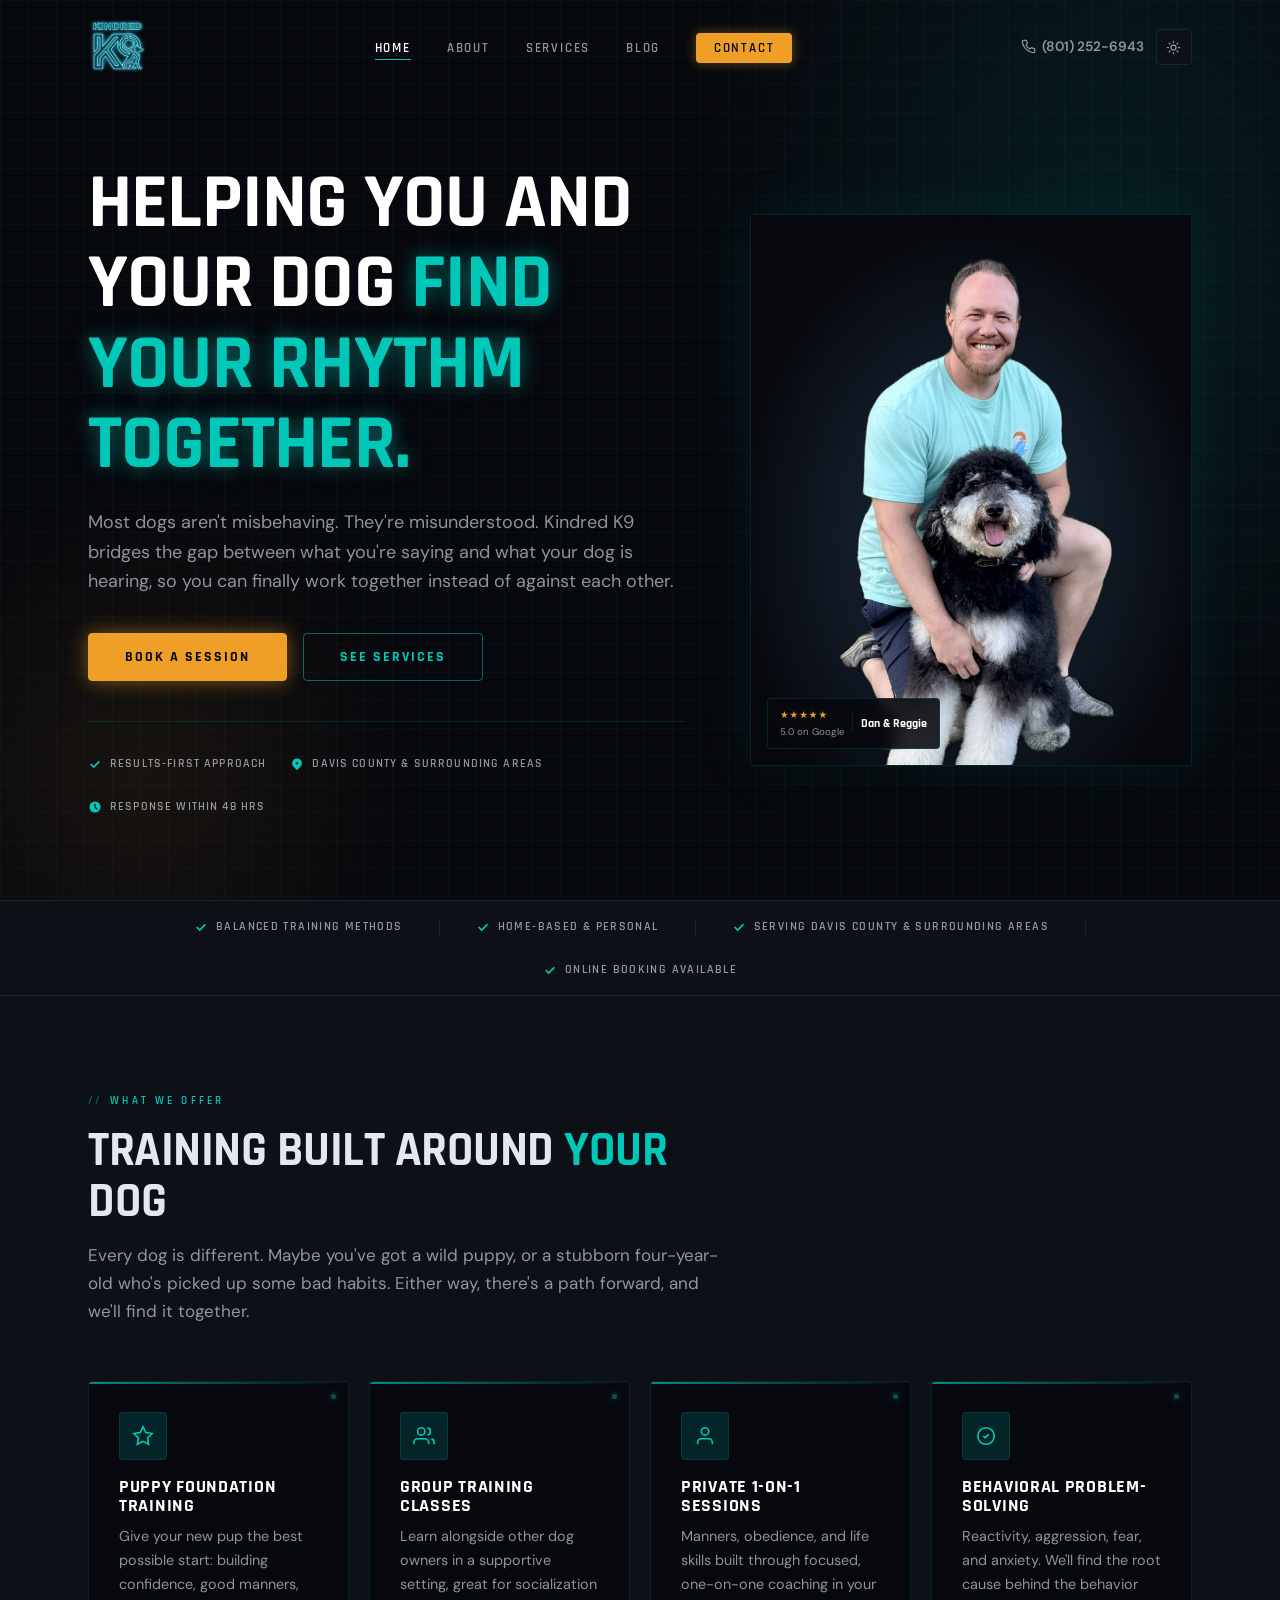
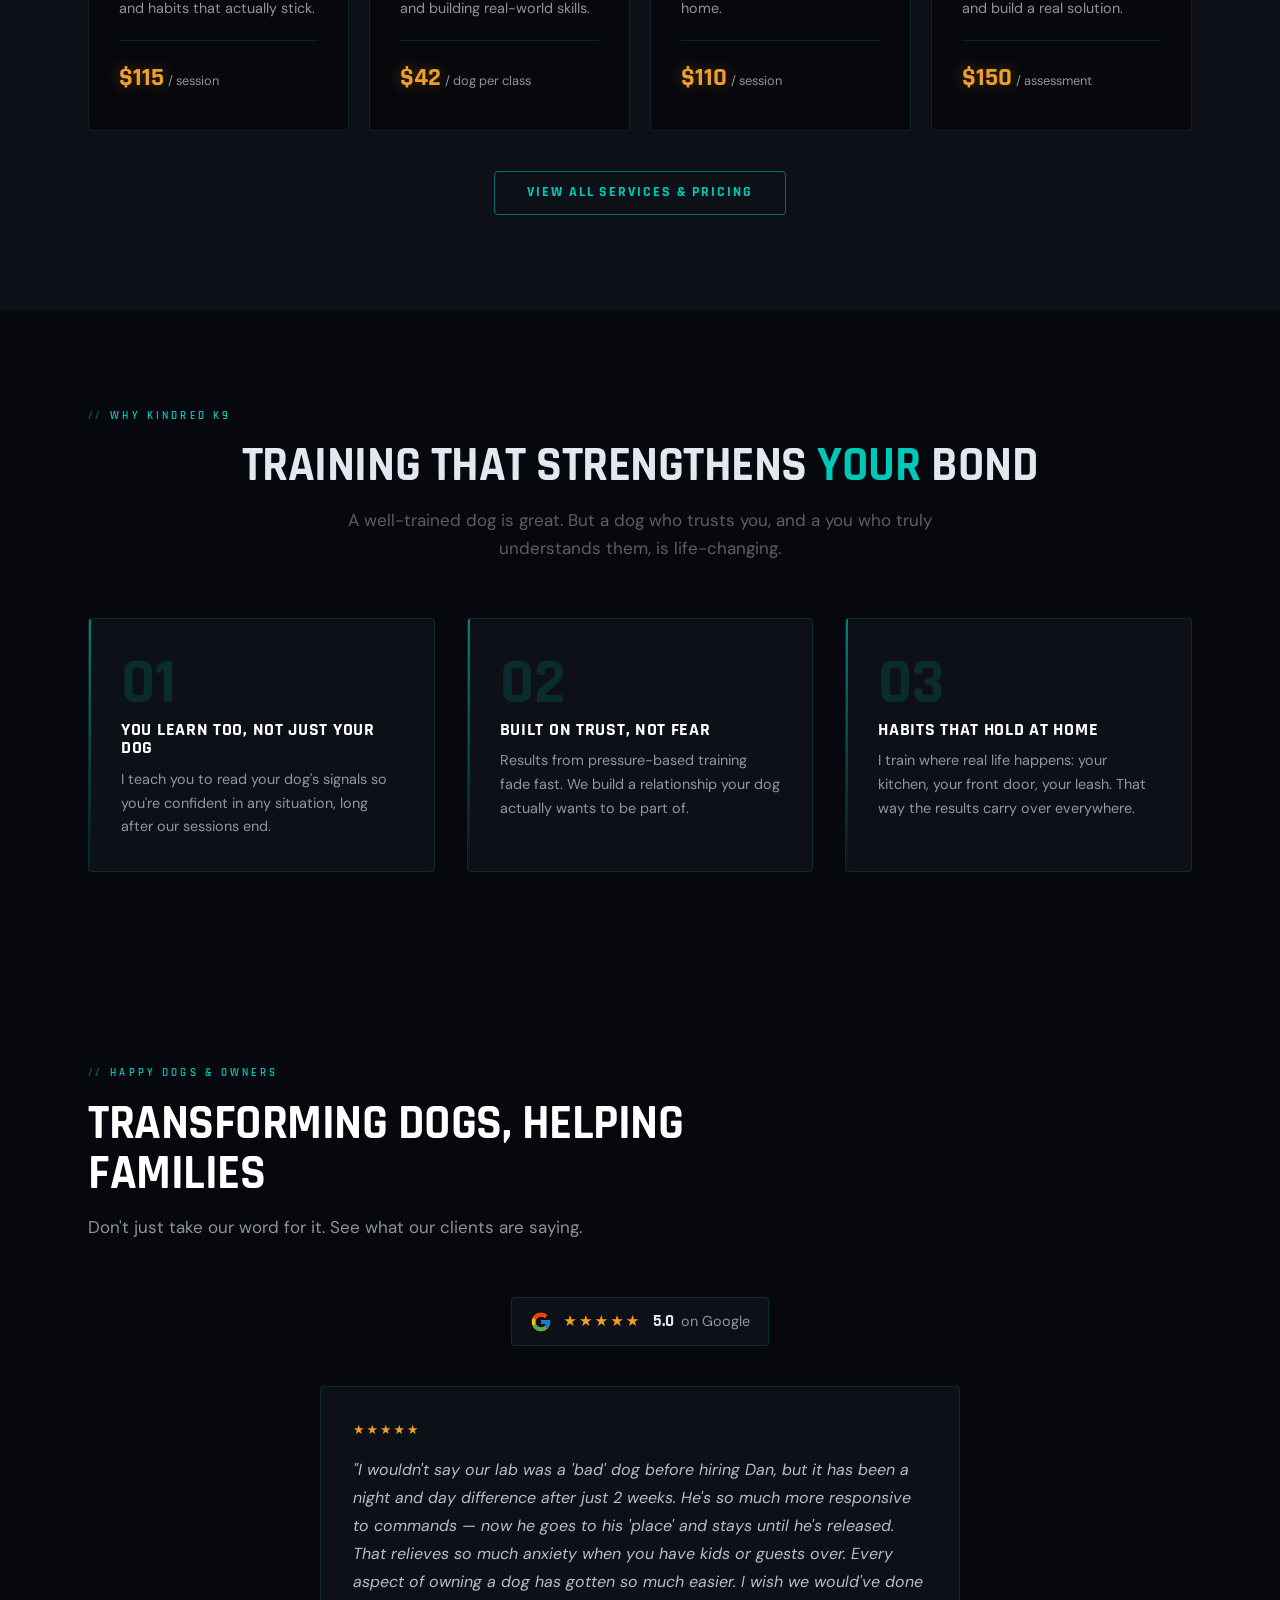
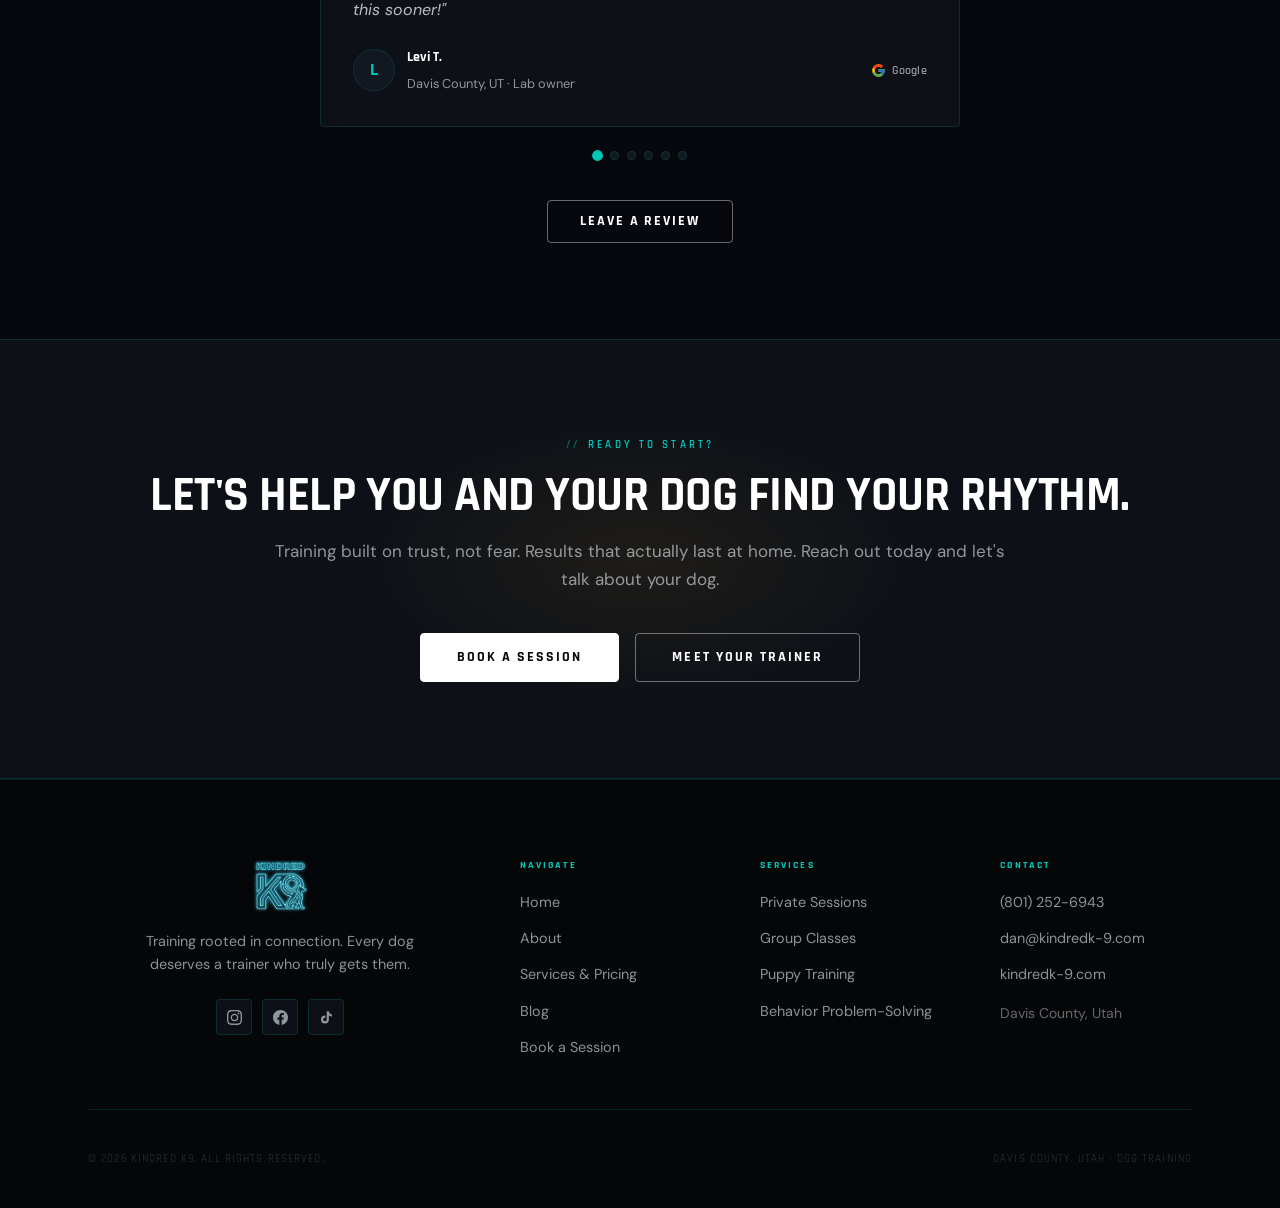
==== commit 8312d291: "Add Targa hero photo and Mandy D. review - Add a photo of Targa (mini poodle on a walk) to the hero " ====
--- a/index.html
+++ b/index.html
@@ -108,6 +108,12 @@
         "author": {"@type": "Person", "name": "Laird D."},
         "reviewRating": {"@type": "Rating", "ratingValue": "5", "bestRating": "5"},
         "reviewBody": "Our standard poodle Moose is 85 pounds of lovable, but he's protective and reactive, and he used to drag my wife and kids down the street on the leash. Dan came to our house, met Moose where he actually lives, and turned things around fast. Moose now walks on a loose leash and heels, has his sit and stay down, and goes to 'place' instead of charging the window every time someone walks by. Dan is gentle, patient, and clearly knows dogs. Can't recommend Kindred K9 enough."
+      },
+      {
+        "@type": "Review",
+        "author": {"@type": "Person", "name": "Mandy D."},
+        "reviewRating": {"@type": "Rating", "ratingValue": "5", "bestRating": "5"},
+        "reviewBody": "Dan and Kim made a tremendous difference for our family and for both of our dogs, Targa and Jasper. Targa is a two year old standard poodle and a naturally anxious dog. He pulled on walks, barked when he saw people or other dogs, and nearly escaped from his harness several times. The training videos we had tried did not translate well into real life, and we knew we needed professional help. Dan immediately understood that Targa needed trust, focus, and clear direction. He connected with him right away and taught us how to help him feel secure while reinforcing the behaviors we wanted. We worked on heeling, redirecting his attention around distractions, and going to his place when guests arrived. Dan even met us at a park so we could practice in a real environment. Kim attended almost every session and was a tremendous source of support and encouragement. She and Dan make a wonderful team. What we appreciated most was that they did not simply work with our dogs. They taught us how to work with them. We have been able to apply the same techniques with Jasper, and both dogs are doing very well. We highly recommend Kindred K9 Dog Training."
       }
     ],
     "hasOfferCatalog": {
@@ -648,6 +654,28 @@
               </span>
             </div>
           </div>
+
+          <div class="testimonial-card">
+            <div class="testimonial-stars">★★★★★</div>
+            <blockquote>
+              "Dan and Kim made a tremendous difference for our family and for both of our dogs,
+              Targa and Jasper. Targa is a two year old standard poodle and a naturally anxious dog.
+              He pulled on walks, barked when he saw people or other dogs, and nearly escaped from his
+              harness several times… What we appreciated most was that they did not simply work with
+              our dogs. They taught us how to work with them… We highly recommend Kindred K9 Dog Training."
+            </blockquote>
+            <div class="testimonial-author">
+              <div class="testimonial-avatar" aria-hidden="true">M</div>
+              <div>
+                <p class="testimonial-name">Mandy D.</p>
+                <p class="testimonial-meta">Weber County, UT · Standard Poodle owner</p>
+              </div>
+              <span class="testimonial-source" aria-label="Posted on Google">
+                <svg class="testimonial-source__logo" aria-hidden="true" focusable="false"><use href="#google-g"></use></svg>
+                Google
+              </span>
+            </div>
+          </div>
         </div>
 
         <div class="testimonial-dots" role="tablist" aria-label="Select testimonial">
@@ -656,6 +684,7 @@
           <button type="button" class="testimonial-dot" role="tab" aria-selected="false" aria-label="Show testimonial 3"></button>
           <button type="button" class="testimonial-dot" role="tab" aria-selected="false" aria-label="Show testimonial 4"></button>
           <button type="button" class="testimonial-dot" role="tab" aria-selected="false" aria-label="Show testimonial 5"></button>
+          <button type="button" class="testimonial-dot" role="tab" aria-selected="false" aria-label="Show testimonial 6"></button>
         </div>
 
         <div class="reviews-cta" data-animate>
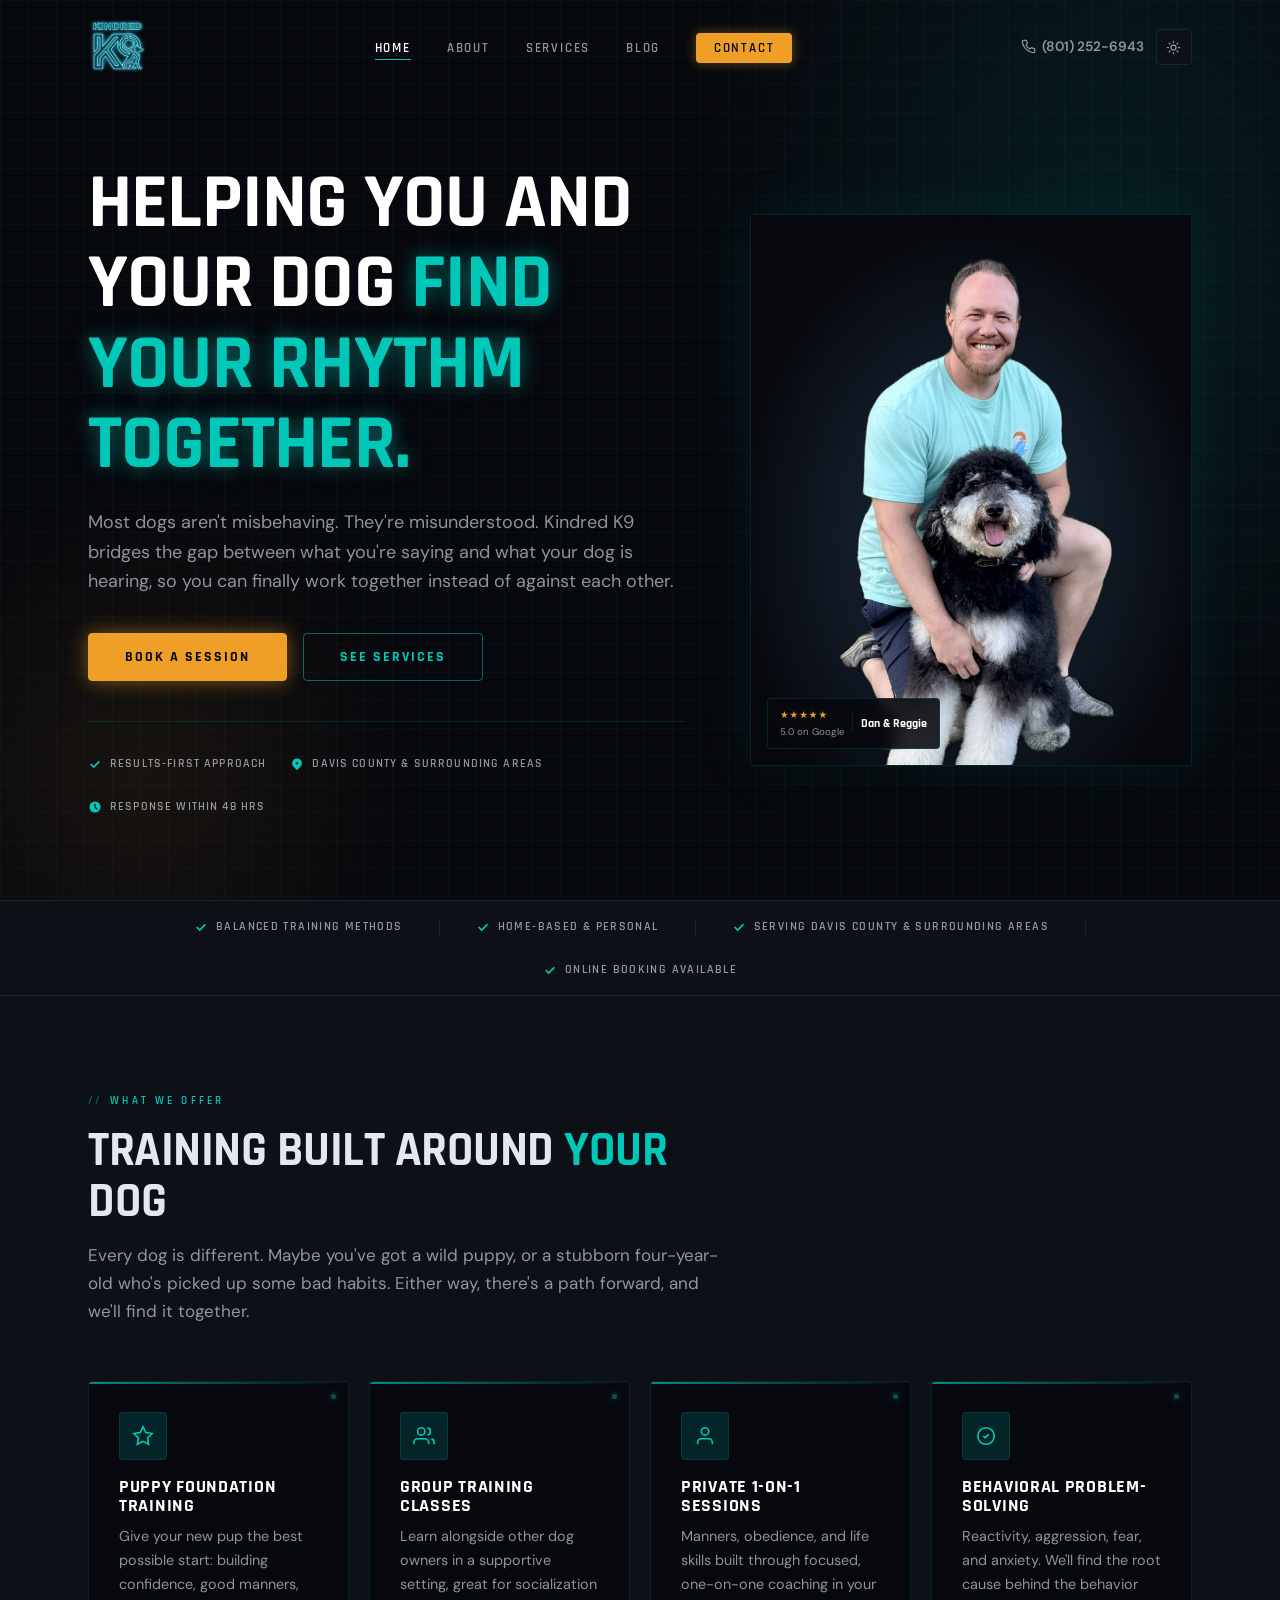
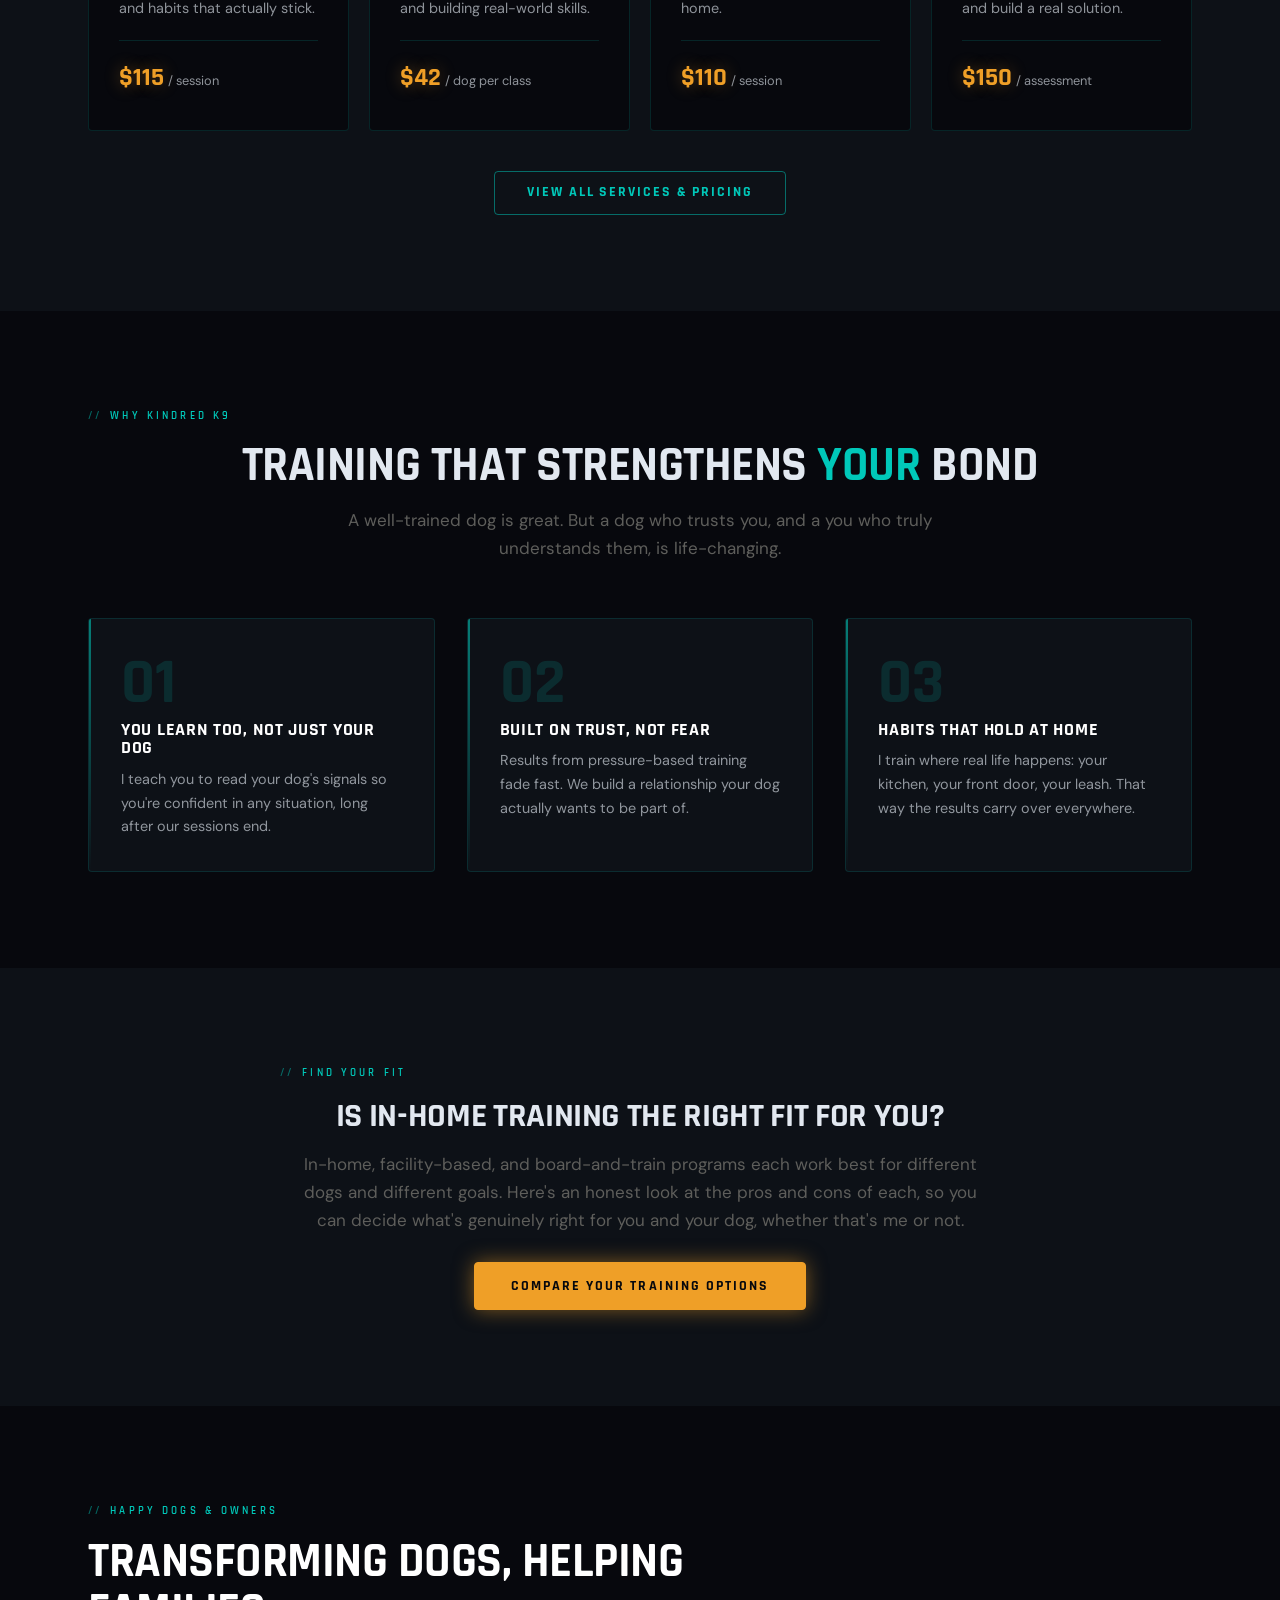
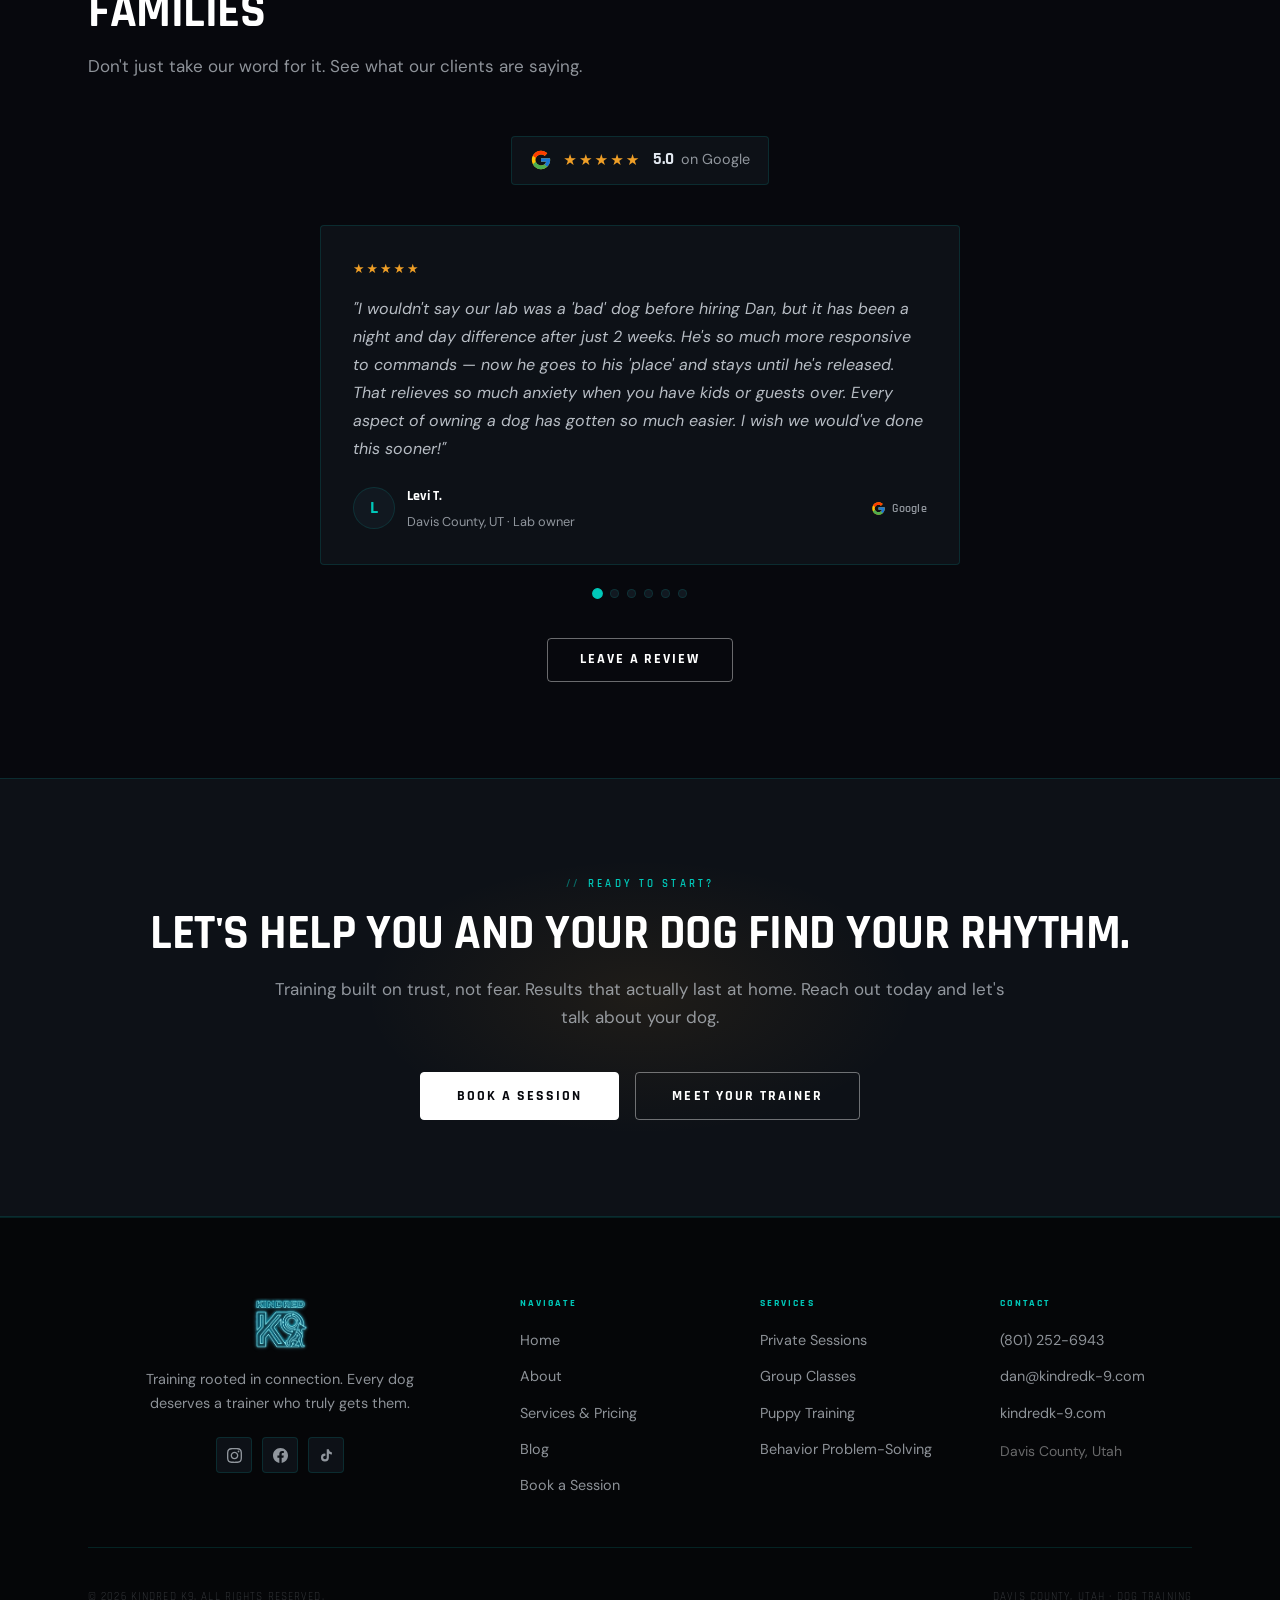
==== commit 9509cefa: "Add training-format comparison page and home-page link New blog-style page comparing in-home, facili" ====
--- a/index.html
+++ b/index.html
@@ -128,7 +128,7 @@
           "itemOffered": {
             "@type": "Service",
             "name": "Private 1-on-1 Dog Training Session",
-            "description": "In-home dog training session with personalized plan, written recap, and text/email support between sessions."
+            "description": "60-minute in-home dog training session with personalized plan, written recap, and text/email support between sessions."
           }
         },
         {
@@ -139,7 +139,7 @@
           "itemOffered": {
             "@type": "Service",
             "name": "Private Dog Training – 5 Sessions",
-            "description": "Five in-home private training sessions. $102 per session, a $40 savings vs. the single-session rate."
+            "description": "Five 60-minute in-home private training sessions. $102 per session, a $40 savings vs. the single-session rate."
           }
         },
         {
@@ -150,7 +150,7 @@
           "itemOffered": {
             "@type": "Service",
             "name": "Private Dog Training – 10 Sessions",
-            "description": "Ten in-home private training sessions. $95 per session, a $150 savings vs. the single-session rate."
+            "description": "Ten 60-minute in-home private training sessions. $95 per session, a $150 savings vs. the single-session rate."
           }
         },
         {
@@ -161,7 +161,7 @@
           "itemOffered": {
             "@type": "Service",
             "name": "Group Dog Training Class – Drop-In",
-            "description": "Single drop-in group class. Small class sizes (max 6 dogs) with weekly skill progression."
+            "description": "Single 60-minute drop-in group class. Small class sizes (max 6 dogs) with weekly skill progression."
           }
         },
         {
@@ -172,7 +172,7 @@
           "itemOffered": {
             "@type": "Service",
             "name": "Group Dog Training – 6-Week Course",
-            "description": "Full 6-week group training course per dog. $37 per class, a $32 savings vs. the drop-in rate."
+            "description": "Full 6-week group training course per dog, 60 minutes per class. $37 per class, a $32 savings vs. the drop-in rate."
           }
         },
         {
@@ -183,7 +183,7 @@
           "itemOffered": {
             "@type": "Service",
             "name": "Puppy Training Session",
-            "description": "Single in-home puppy training session for dogs 8 weeks to 6 months old."
+            "description": "Single 45-minute in-home puppy training session for dogs 8 weeks to 6 months old."
           }
         },
         {
@@ -194,7 +194,7 @@
           "itemOffered": {
             "@type": "Service",
             "name": "Puppy Foundation Training Program",
-            "description": "8-session puppy foundation program covering confidence, bite inhibition, leash walking, crate training, and core commands. Save $321 vs. single session rate."
+            "description": "8-session puppy foundation program, 45 minutes per session, covering confidence, bite inhibition, leash walking, crate training, and core commands. Save $321 vs. single session rate."
           }
         },
         {
@@ -216,7 +216,7 @@
           "itemOffered": {
             "@type": "Service",
             "name": "Behavioral Problem-Solving Session",
-            "description": "Follow-on behavioral modification session addressing aggression, reactivity, separation anxiety, and other challenges."
+            "description": "60-minute follow-on behavioral modification session addressing aggression, reactivity, separation anxiety, and other challenges."
           }
         },
         {
@@ -227,7 +227,7 @@
           "itemOffered": {
             "@type": "Service",
             "name": "Behavioral Modification Package – Assessment + 5 Sessions",
-            "description": "Complete behavioral package: initial 90-min assessment plus 5 follow-on sessions. Save $75 vs. individual pricing."
+            "description": "Complete behavioral package: initial 90-minute assessment plus five 60-minute follow-on sessions. Save $75 vs. individual pricing."
           }
         }
       ]
@@ -509,6 +509,22 @@
       </div>
     </section>
 
+    <!-- ── Right Fit CTA ──────────────────────────── -->
+    <section class="section section--tinted" aria-labelledby="fit-heading">
+      <div class="container">
+        <div style="max-width:720px;margin:0 auto;text-align:center" data-animate>
+          <span class="eyebrow">Find your fit</span>
+          <h2 id="fit-heading" style="font-size:clamp(1.5rem,3vw,2.1rem);margin-bottom:1rem">Is in-home training the right fit for you?</h2>
+          <p style="color:#5e5e5b;max-width:58ch;margin:0 auto 1.75rem">
+            In-home, facility-based, and board-and-train programs each work best for different dogs and
+            different goals. Here's an honest look at the pros and cons of each, so you can decide what's
+            genuinely right for you and your dog, whether that's me or not.
+          </p>
+          <a href="in-home-vs-facility-vs-board-and-train.html" class="btn btn-primary btn-lg">Compare Your Training Options</a>
+        </div>
+      </div>
+    </section>
+
     <!-- ── Testimonials ───────────────────────────── -->
     <section class="section section--dark" aria-labelledby="testimonials-heading">
       <div class="container">
@@ -767,7 +783,7 @@
       </div>
 
       <div class="footer-bottom">
-        <p>&copy; 2026 Kindred K9. All rights reserved.</p>
+        <p>&copy; <span data-current-year>2026</span> Kindred K9. All rights reserved.</p>
         <p>Davis County, Utah · Dog Training</p>
       </div>
     </div>
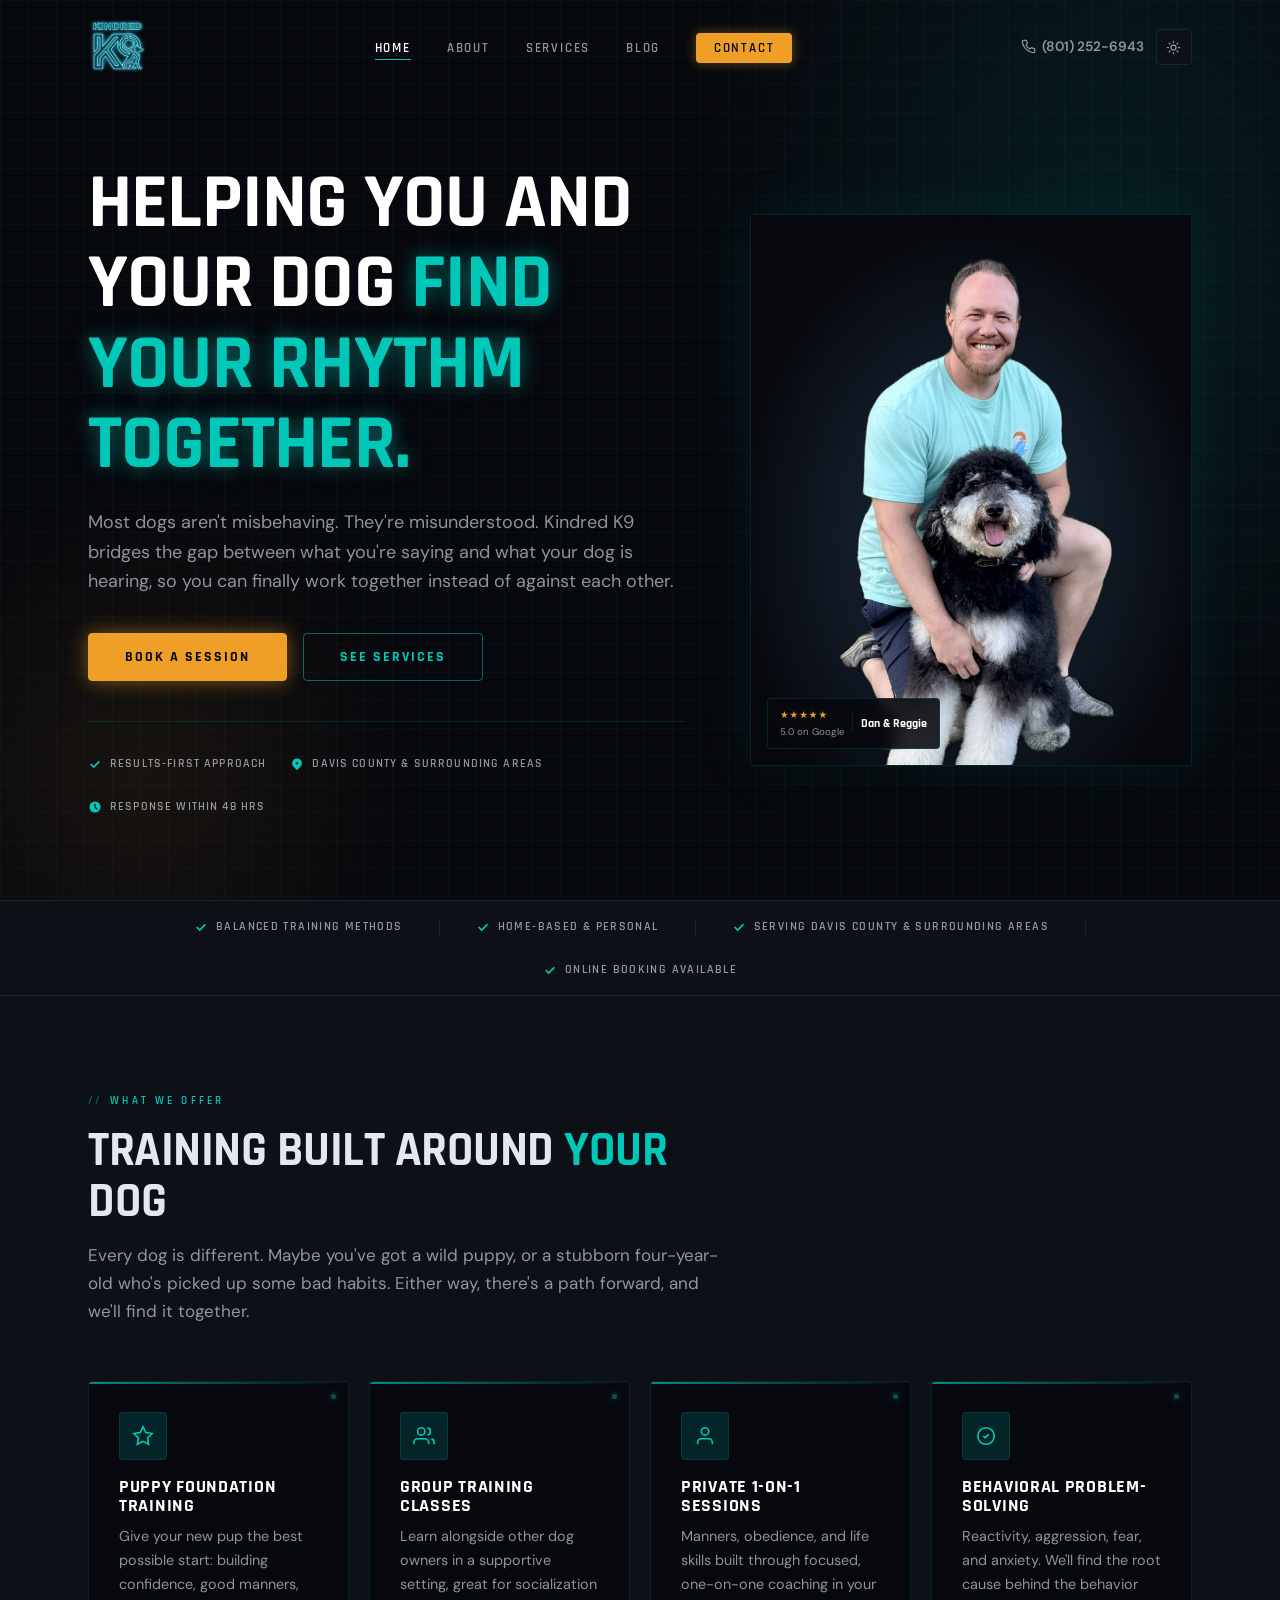
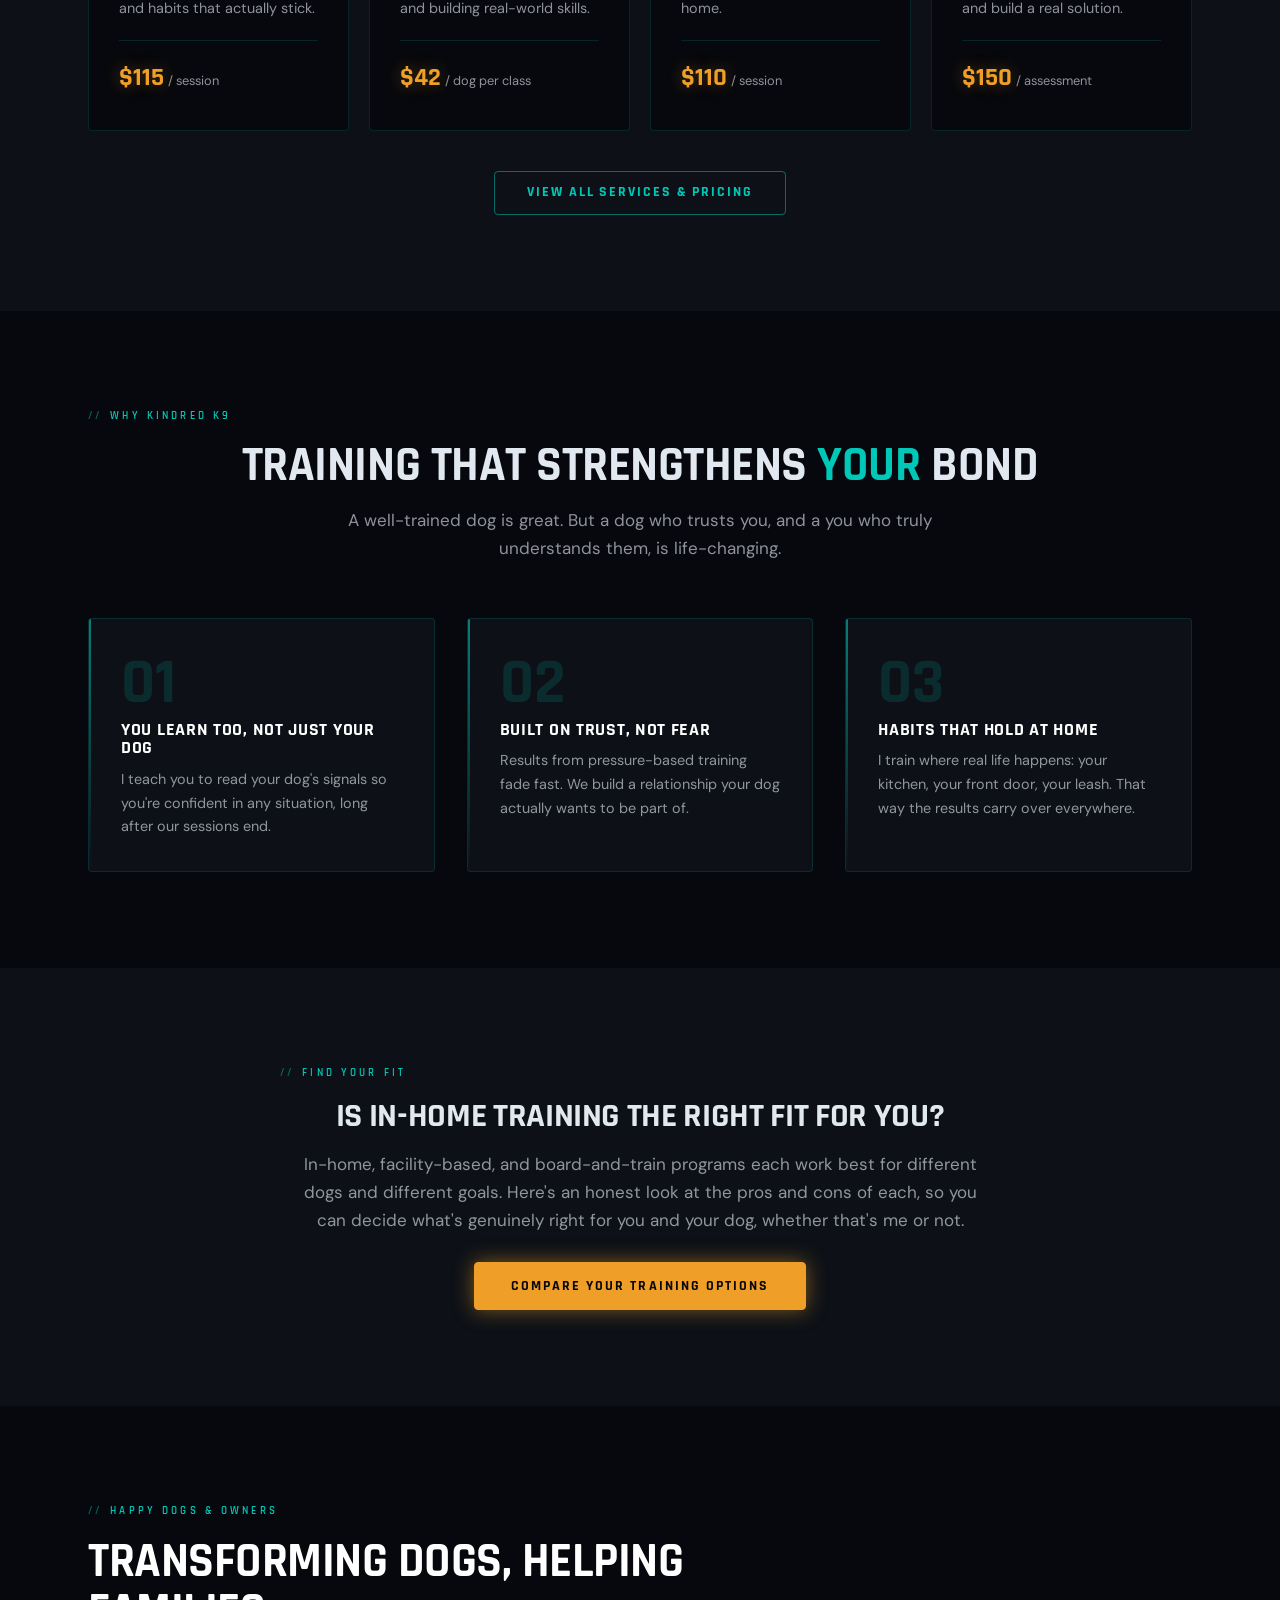
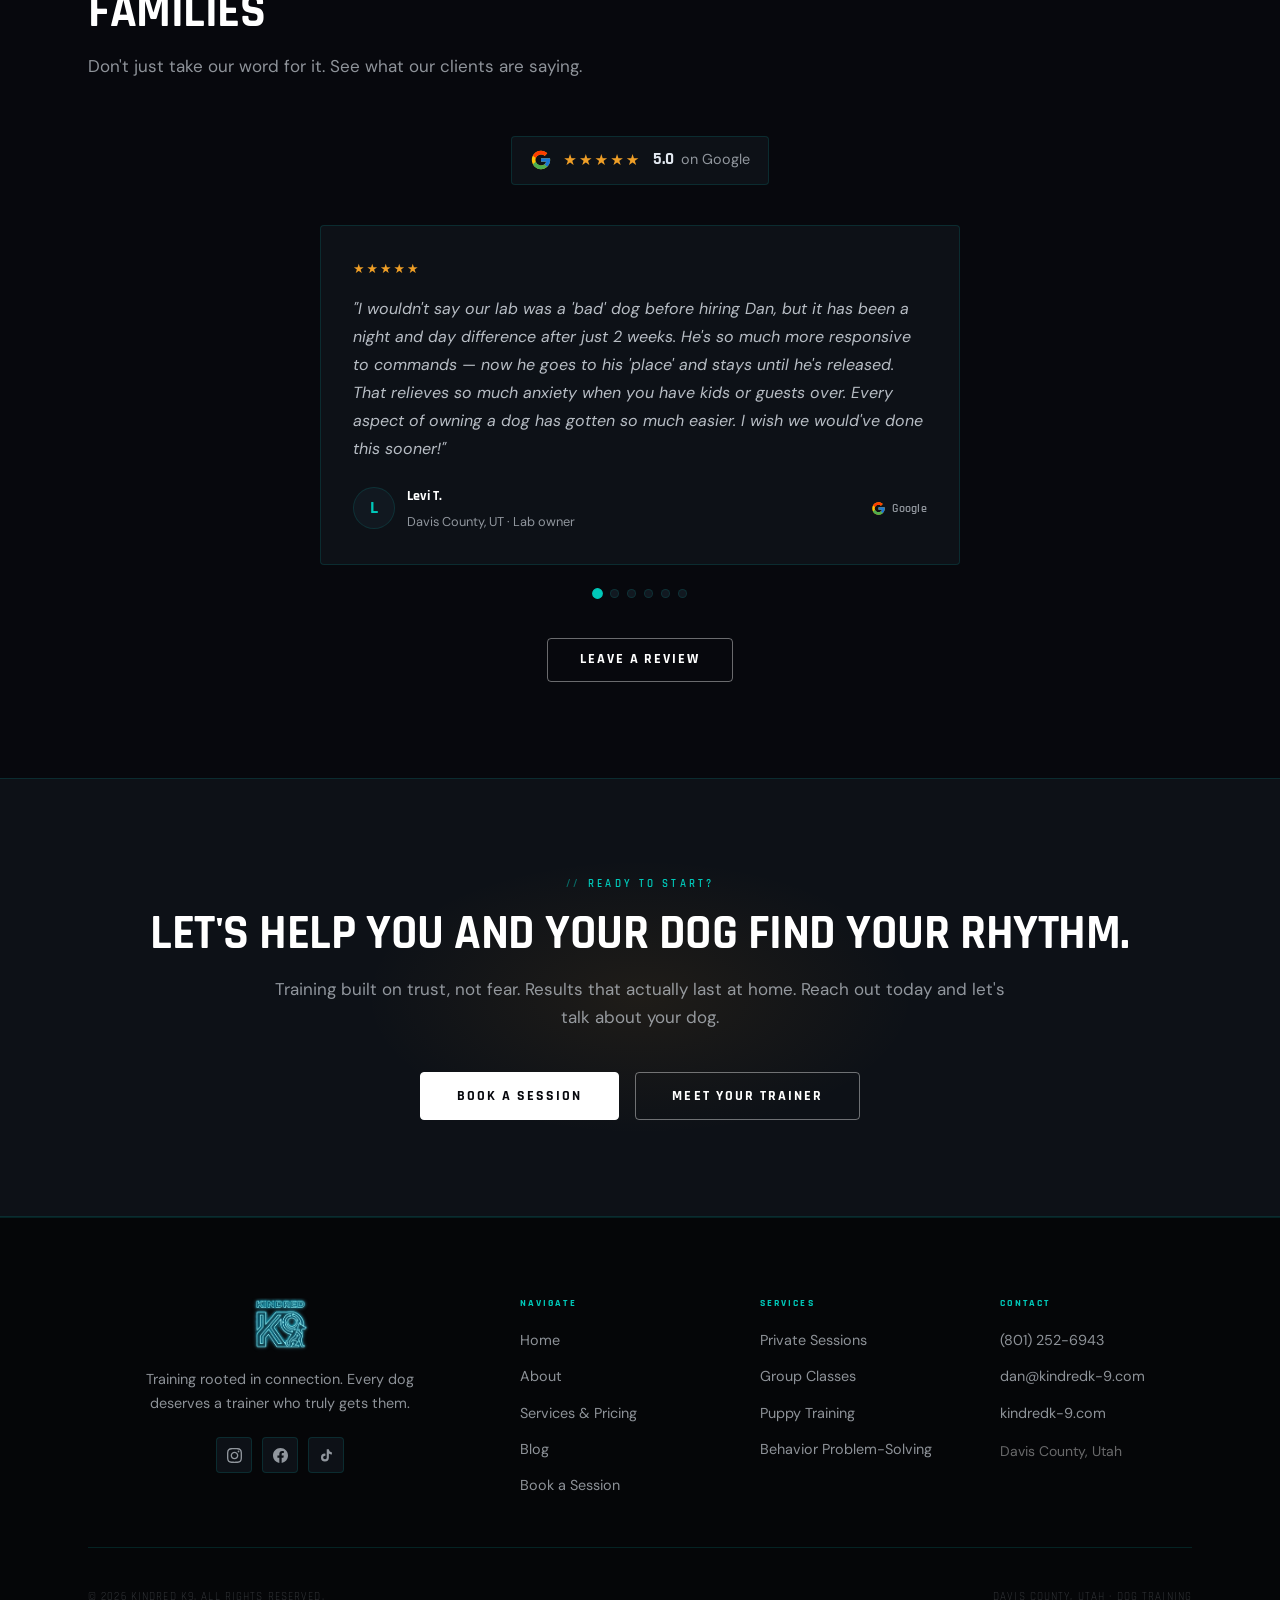
==== commit 84efca71: "Fix low-contrast muted text on home page Replace hardcoded #5e5e5b (dark gray) with the theme-aware " ====
--- a/index.html
+++ b/index.html
@@ -484,7 +484,7 @@
         <div class="section-header text-center" style="max-width:none; margin-bottom:3.5rem" data-animate>
           <span class="eyebrow">Why Kindred K9</span>
           <h2 id="why-heading">Training that strengthens <em>your</em> bond</h2>
-          <p style="max-width:52ch; margin:0.75rem auto 0; color:#5e5e5b">
+          <p style="max-width:52ch; margin:0.75rem auto 0; color:var(--text-muted)">
             A well-trained dog is great. But a dog who trusts you, and a you who truly understands them, is life-changing.
           </p>
         </div>
@@ -515,7 +515,7 @@
         <div style="max-width:720px;margin:0 auto;text-align:center" data-animate>
           <span class="eyebrow">Find your fit</span>
           <h2 id="fit-heading" style="font-size:clamp(1.5rem,3vw,2.1rem);margin-bottom:1rem">Is in-home training the right fit for you?</h2>
-          <p style="color:#5e5e5b;max-width:58ch;margin:0 auto 1.75rem">
+          <p style="color:var(--text-muted);max-width:58ch;margin:0 auto 1.75rem">
             In-home, facility-based, and board-and-train programs each work best for different dogs and
             different goals. Here's an honest look at the pros and cons of each, so you can decide what's
             genuinely right for you and your dog, whether that's me or not.
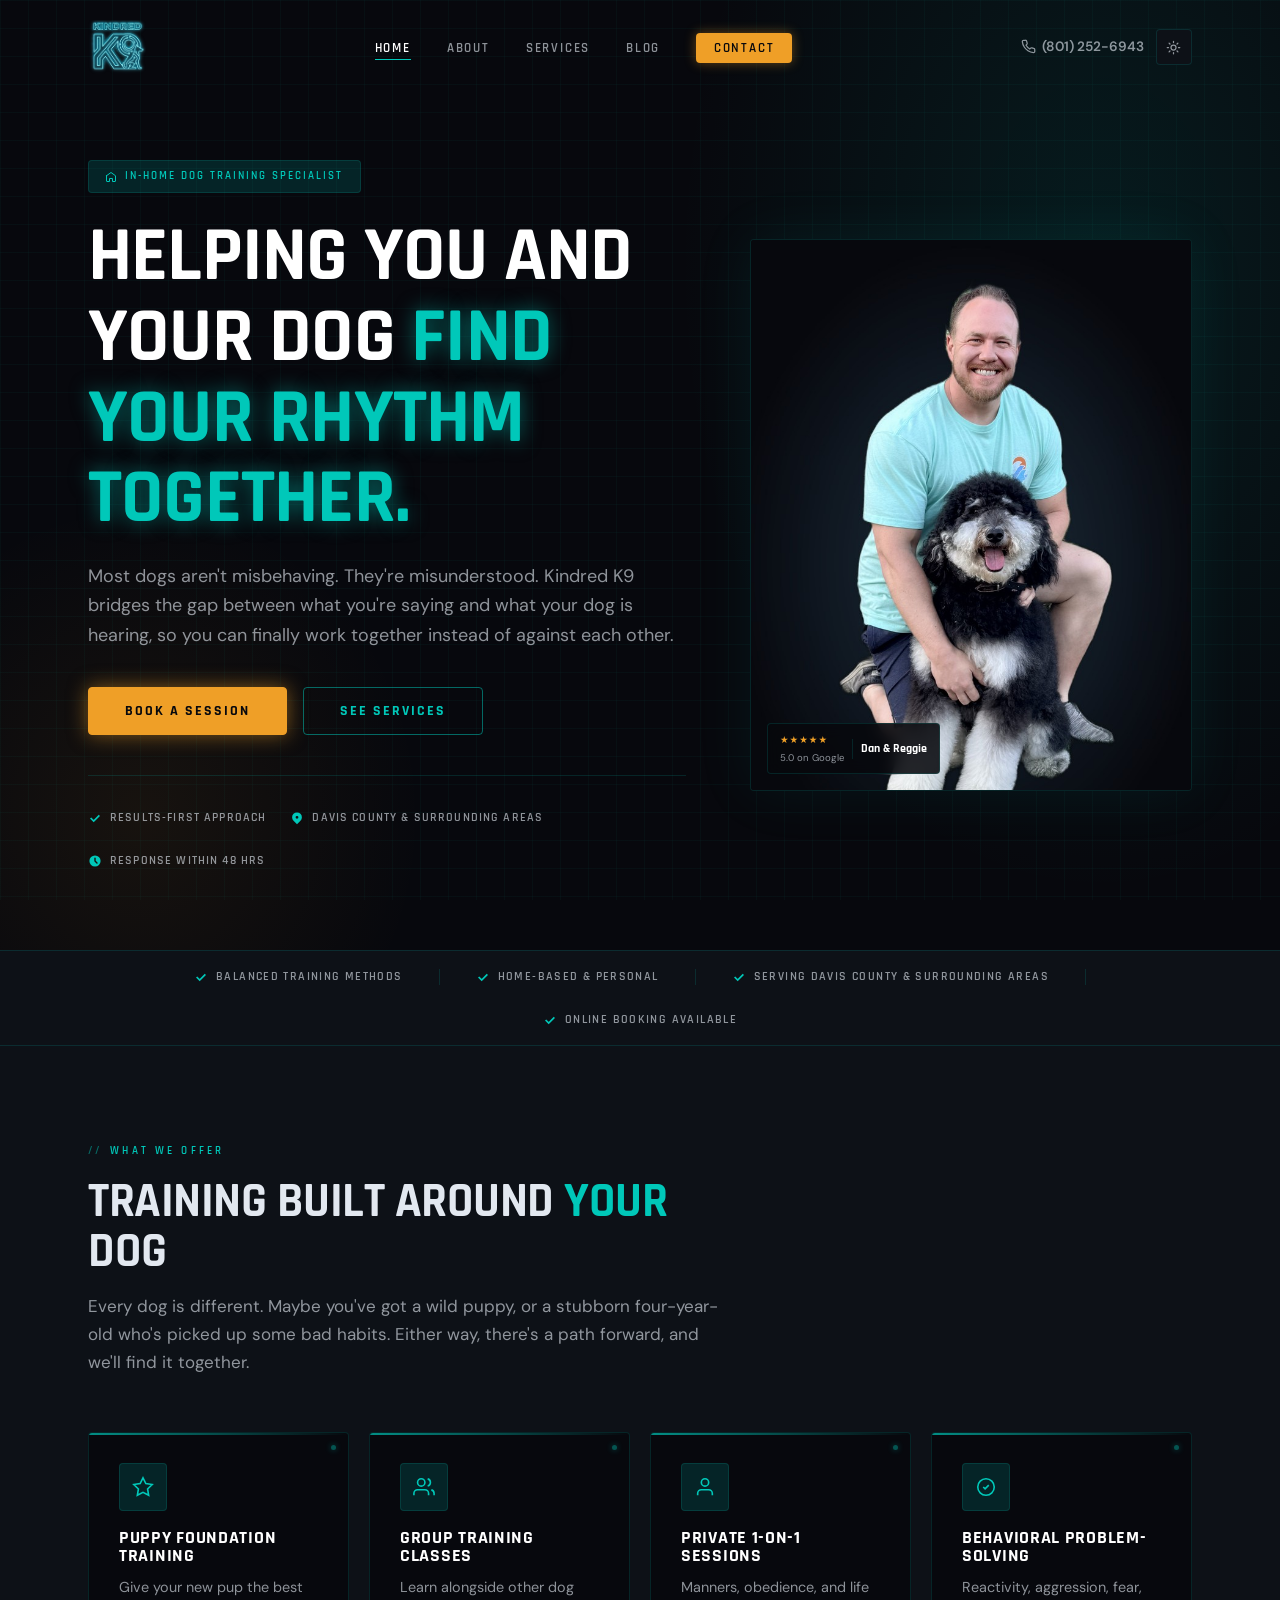
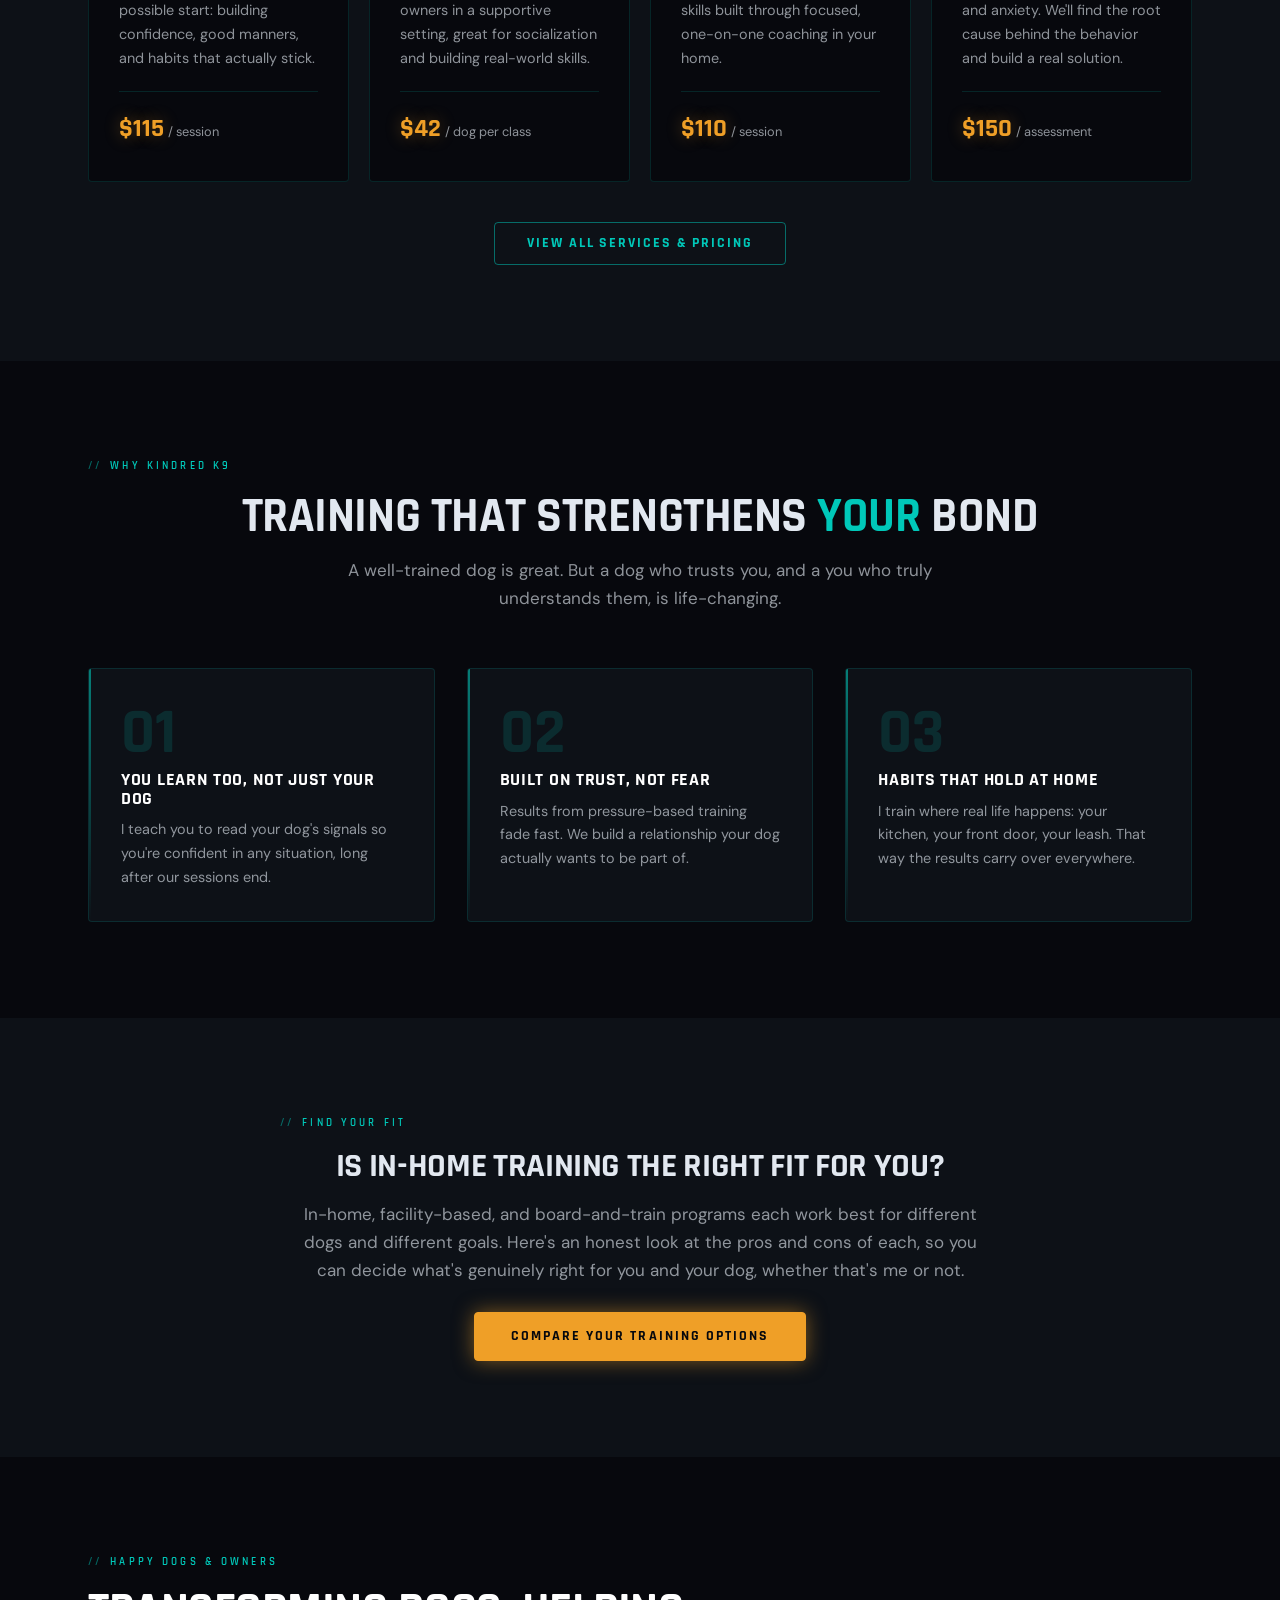
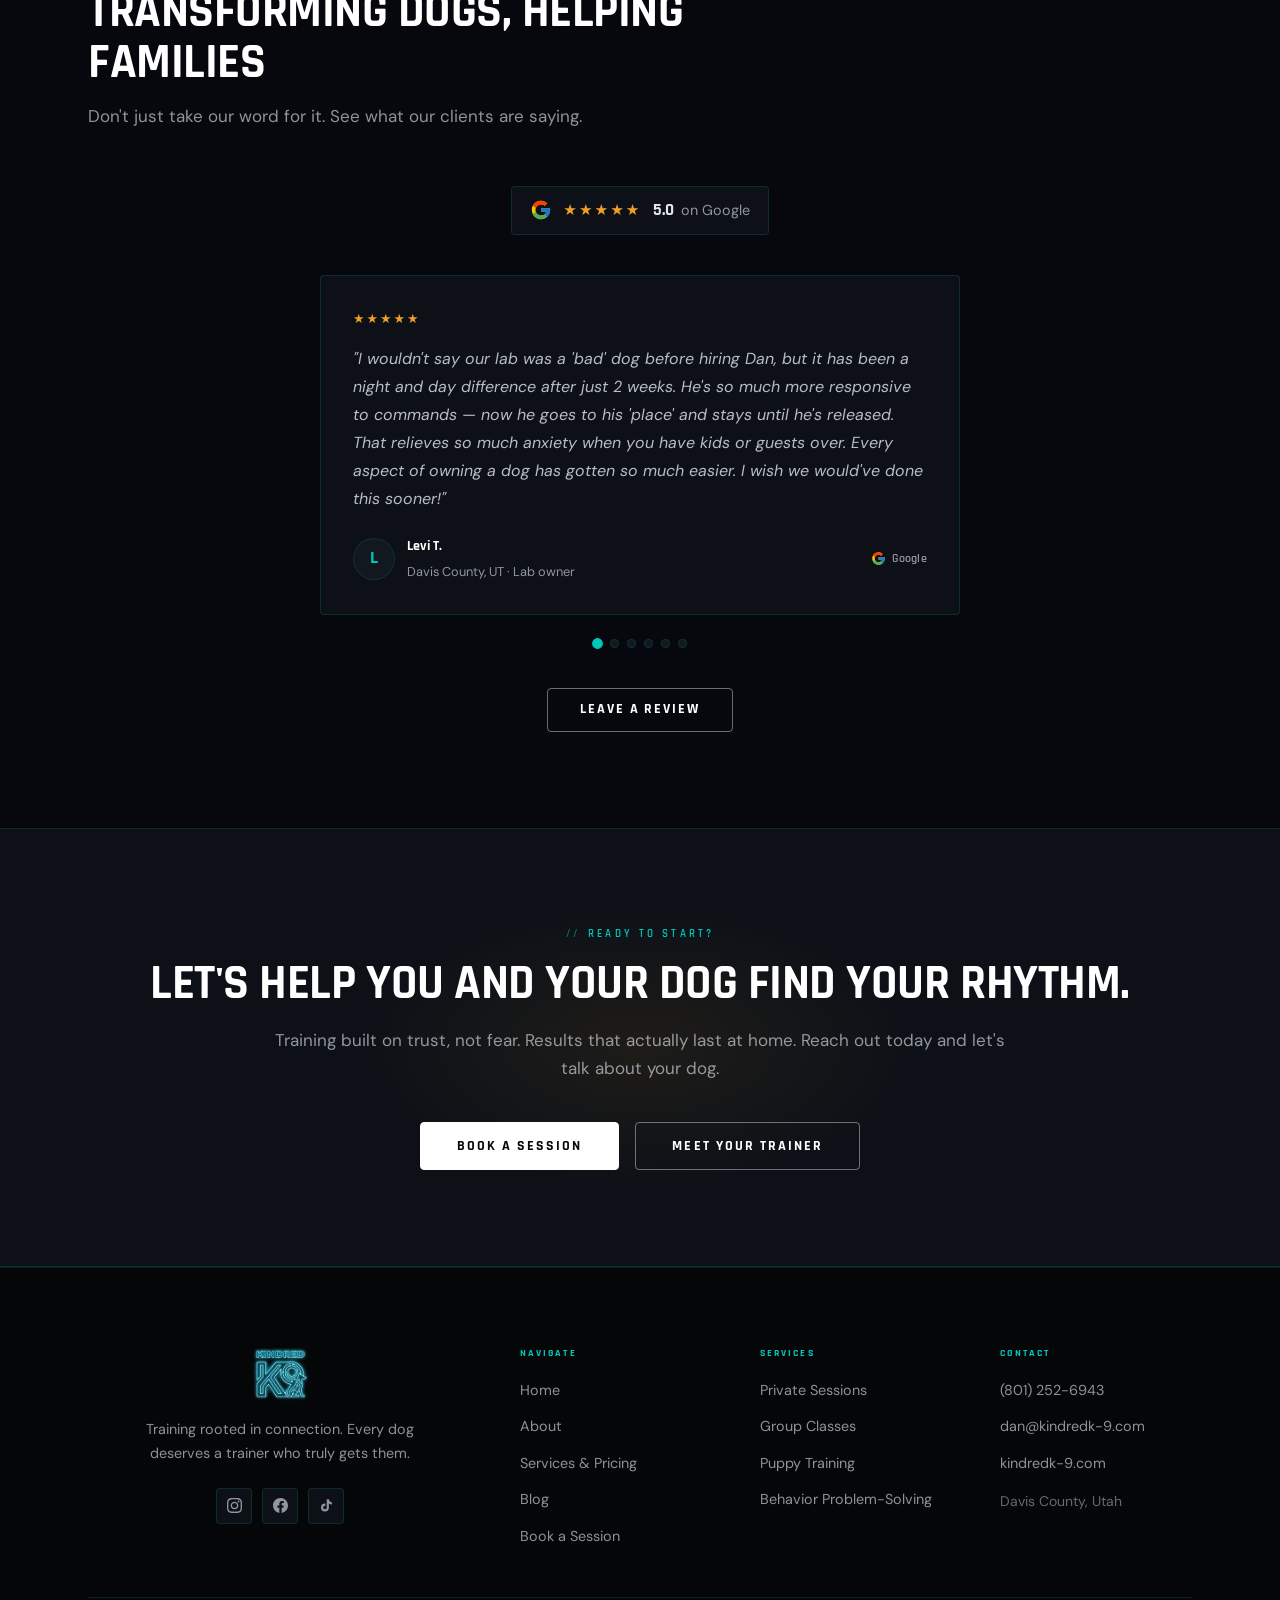
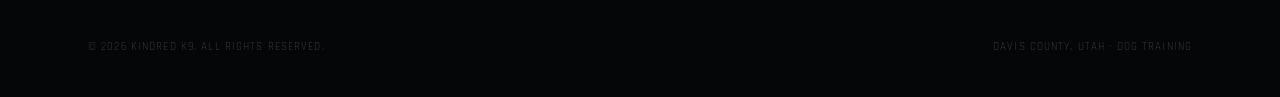
==== commit 9ba22fb1: "Add in-home specialist badge to homepage hero Add a hero badge reading "In-Home Dog Training Special" ====
--- a/index.html
+++ b/index.html
@@ -32,7 +32,7 @@
   <link rel="preconnect" href="https://fonts.googleapis.com">
   <link rel="preconnect" href="https://fonts.gstatic.com" crossorigin>
   <link href="https://fonts.googleapis.com/css2?family=Rajdhani:wght@400;500;600;700&family=DM+Sans:wght@300;400;500;600&display=swap" rel="stylesheet">
-  <link rel="stylesheet" href="css/styles.css?v=3">
+  <link rel="stylesheet" href="css/styles.css?v=4">
   <script src="js/theme.js"></script>
   <script type="application/ld+json">
   {
@@ -320,6 +320,11 @@
         <div class="hero-content">
 
 
+          <span class="hero-badge">
+            <svg viewBox="0 0 24 24" fill="none" stroke="currentColor" stroke-width="2" stroke-linecap="round" stroke-linejoin="round" aria-hidden="true"><path d="M3 9.5L12 3l9 6.5V20a1 1 0 01-1 1h-5v-6H9v6H4a1 1 0 01-1-1V9.5z"/></svg>
+            In-Home Dog Training Specialist
+          </span>
+
           <h1>Helping you and your dog <em>find your rhythm together.</em></h1>
 
           <p class="hero-desc">
--- a/css/styles.css
+++ b/css/styles.css
@@ -1099,7 +1099,7 @@
 }
 
 @media (max-width: 480px) {
-  .hero-badge { display: none; }
+  .hero-badge { font-size: 0.62rem; letter-spacing: 0.12em; padding: 0.35rem 0.8rem; }
   .hero-trust { gap: 1rem; }
   .services-grid { grid-template-columns: 1fr; }
   .section { padding: 3rem 0; }
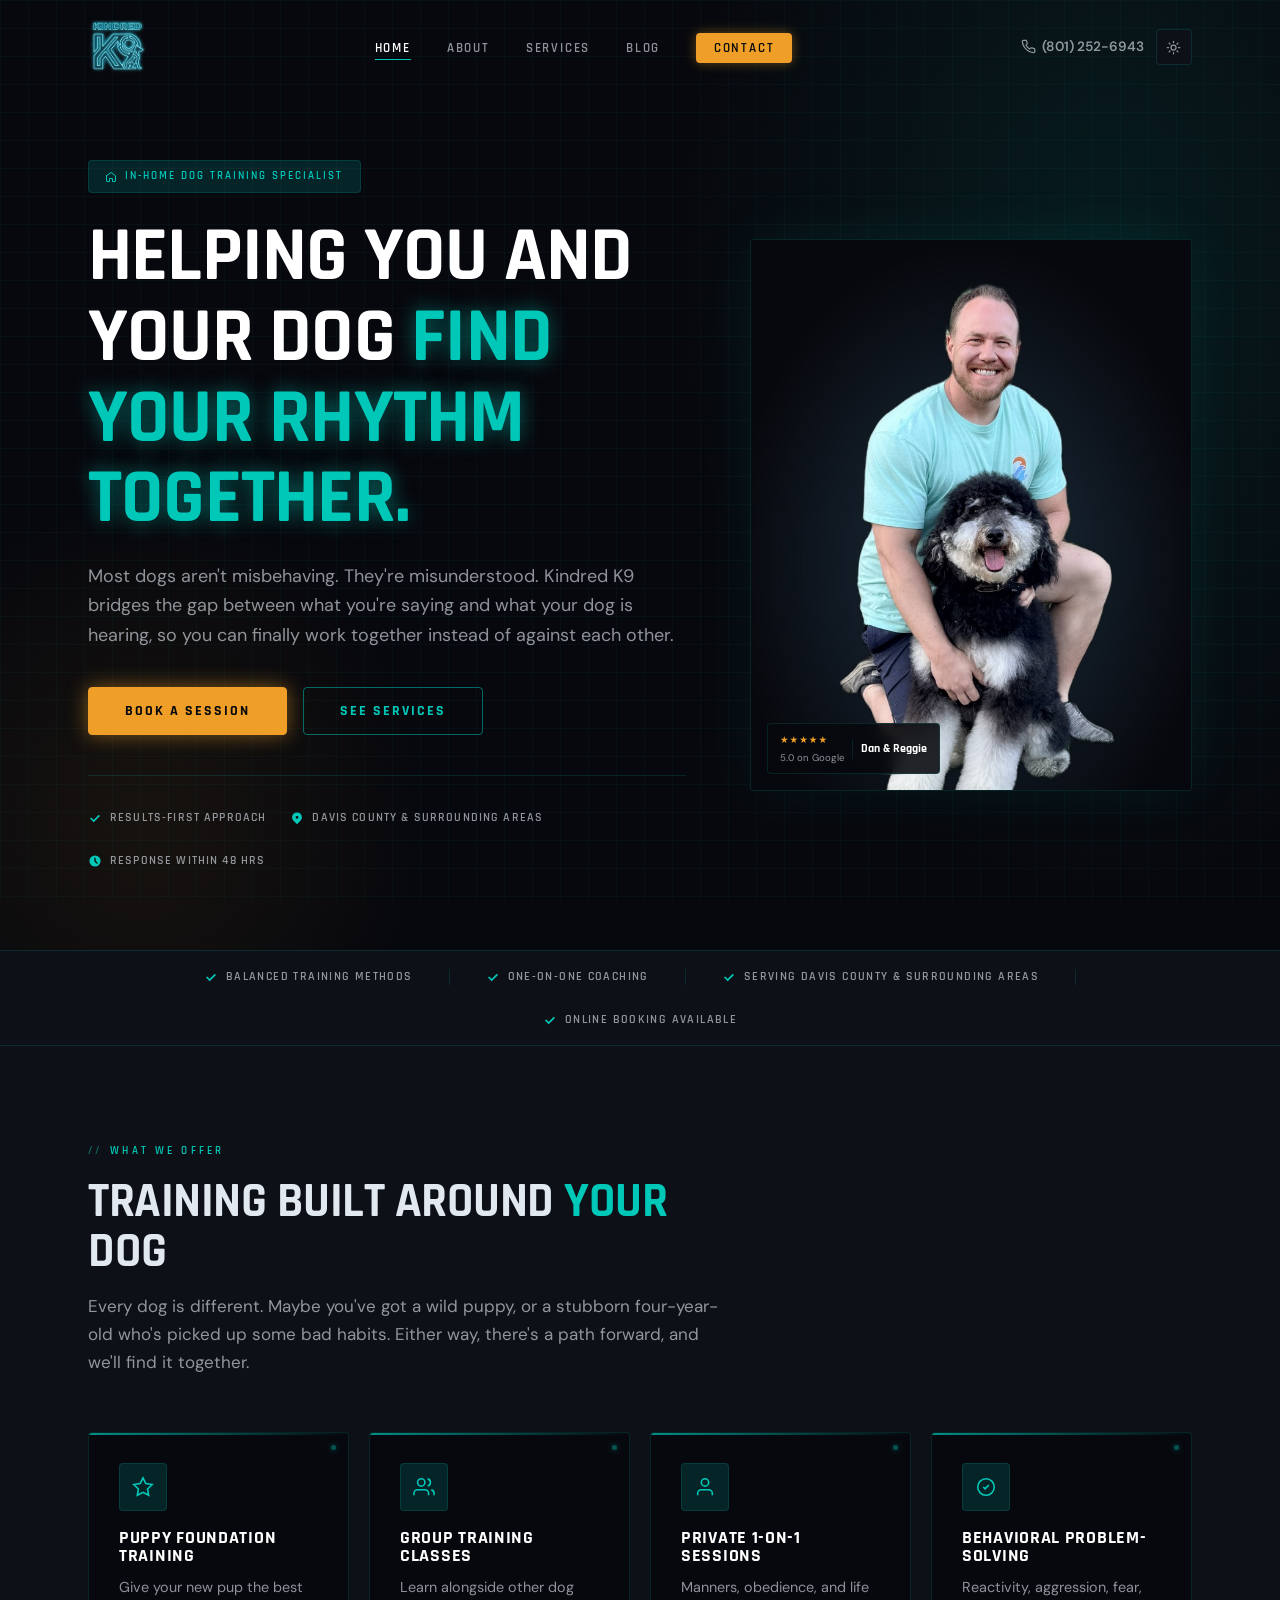
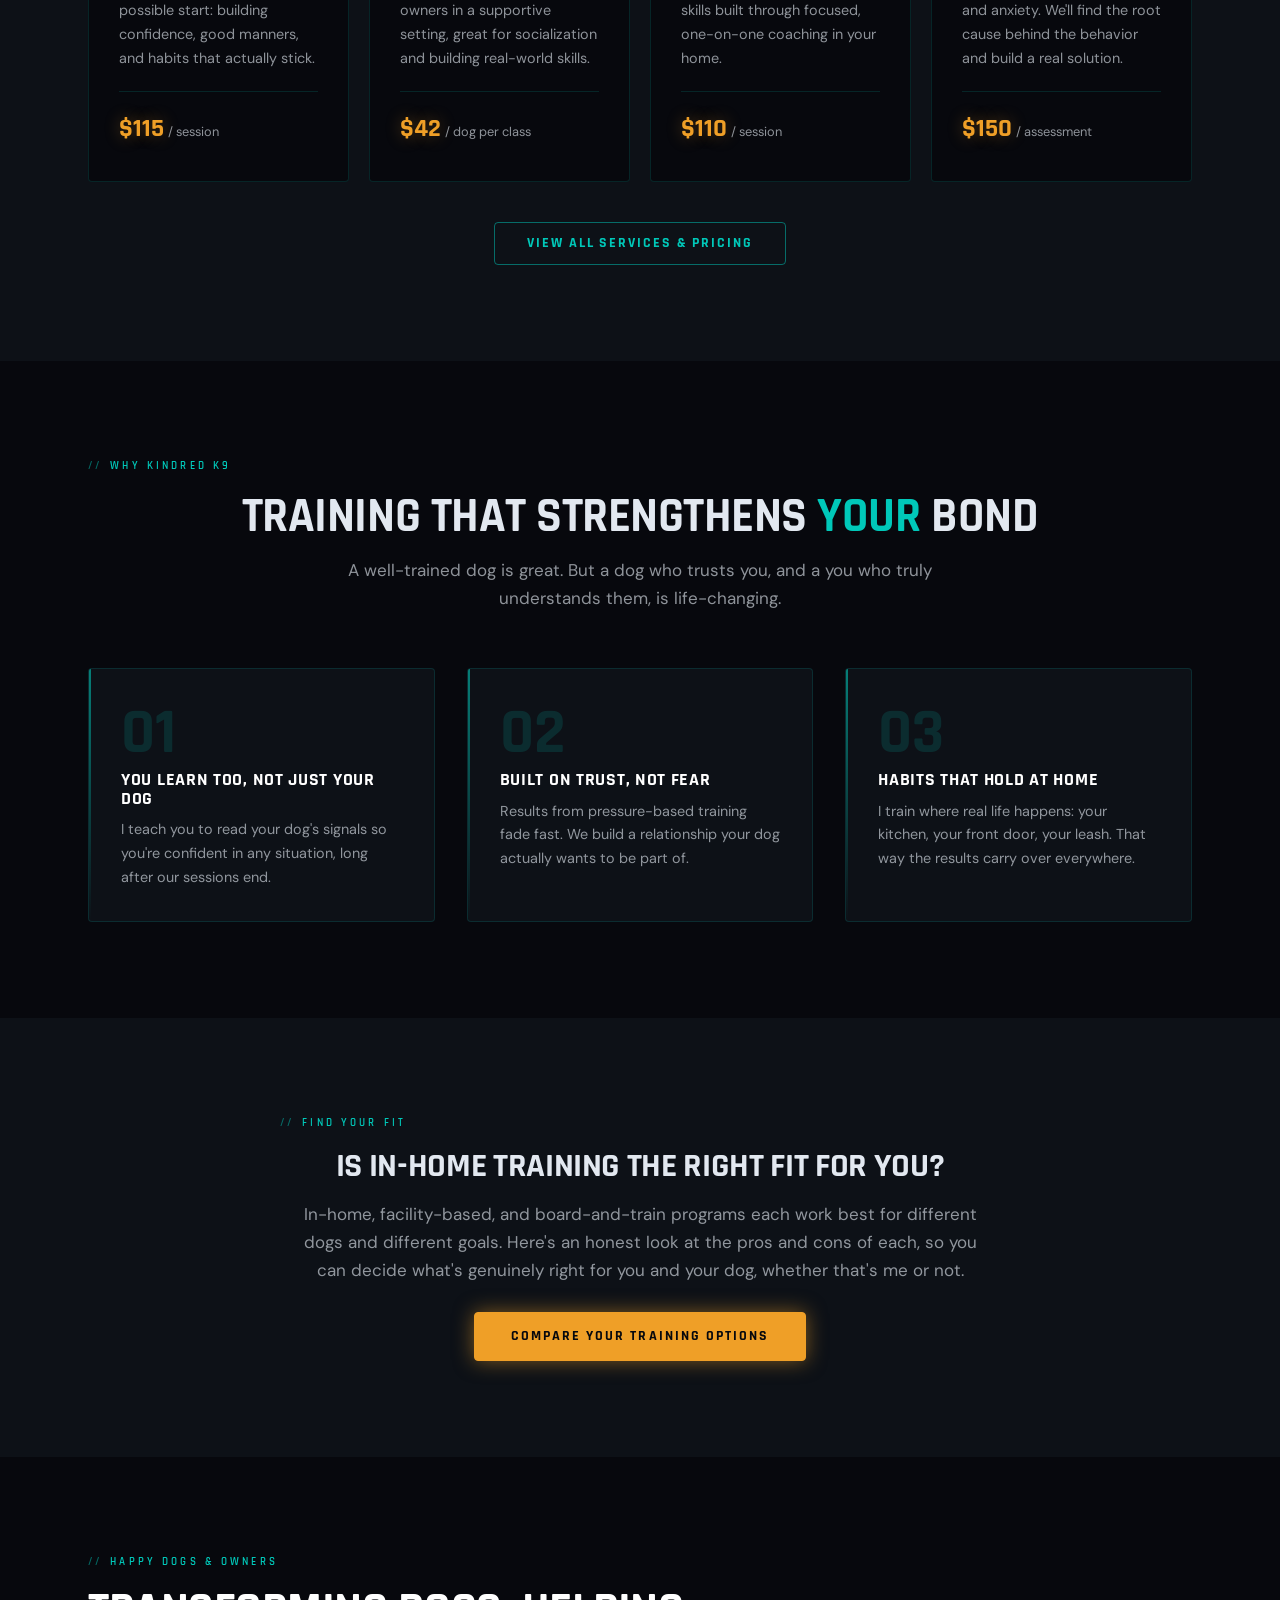
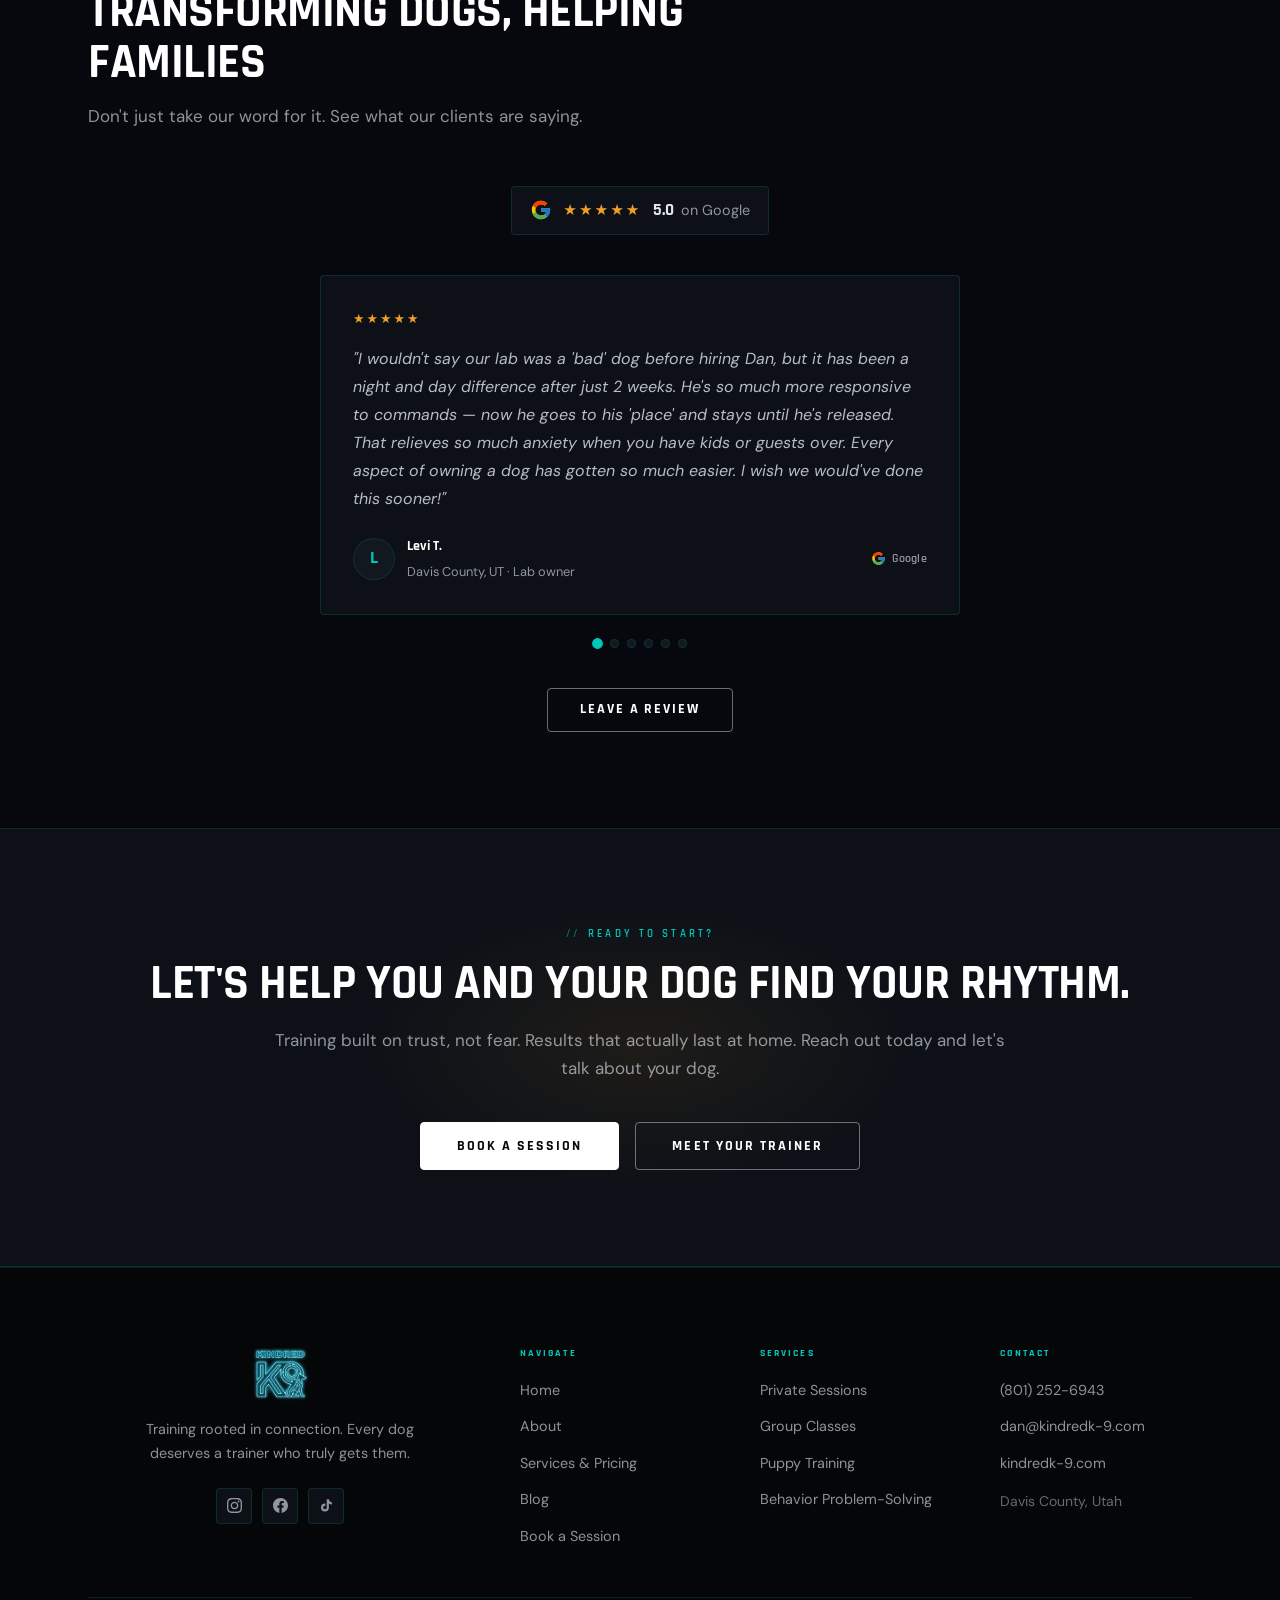
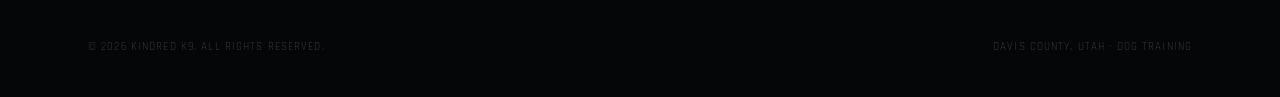
==== commit 7b1df31c: "Update trust bar item to One-on-one coaching Avoid echoing the new in-home hero badge by changing "H" ====
--- a/index.html
+++ b/index.html
@@ -390,7 +390,7 @@
           <span class="trust-sep" aria-hidden="true"></span>
           <span class="trust-item">
             <svg viewBox="0 0 16 16" fill="none" stroke="currentColor" stroke-width="2" aria-hidden="true"><path d="M3 8l3.5 3.5L13 5"/></svg>
-            Home-based &amp; personal
+            One-on-one coaching
           </span>
           <span class="trust-sep" aria-hidden="true"></span>
           <span class="trust-item">
